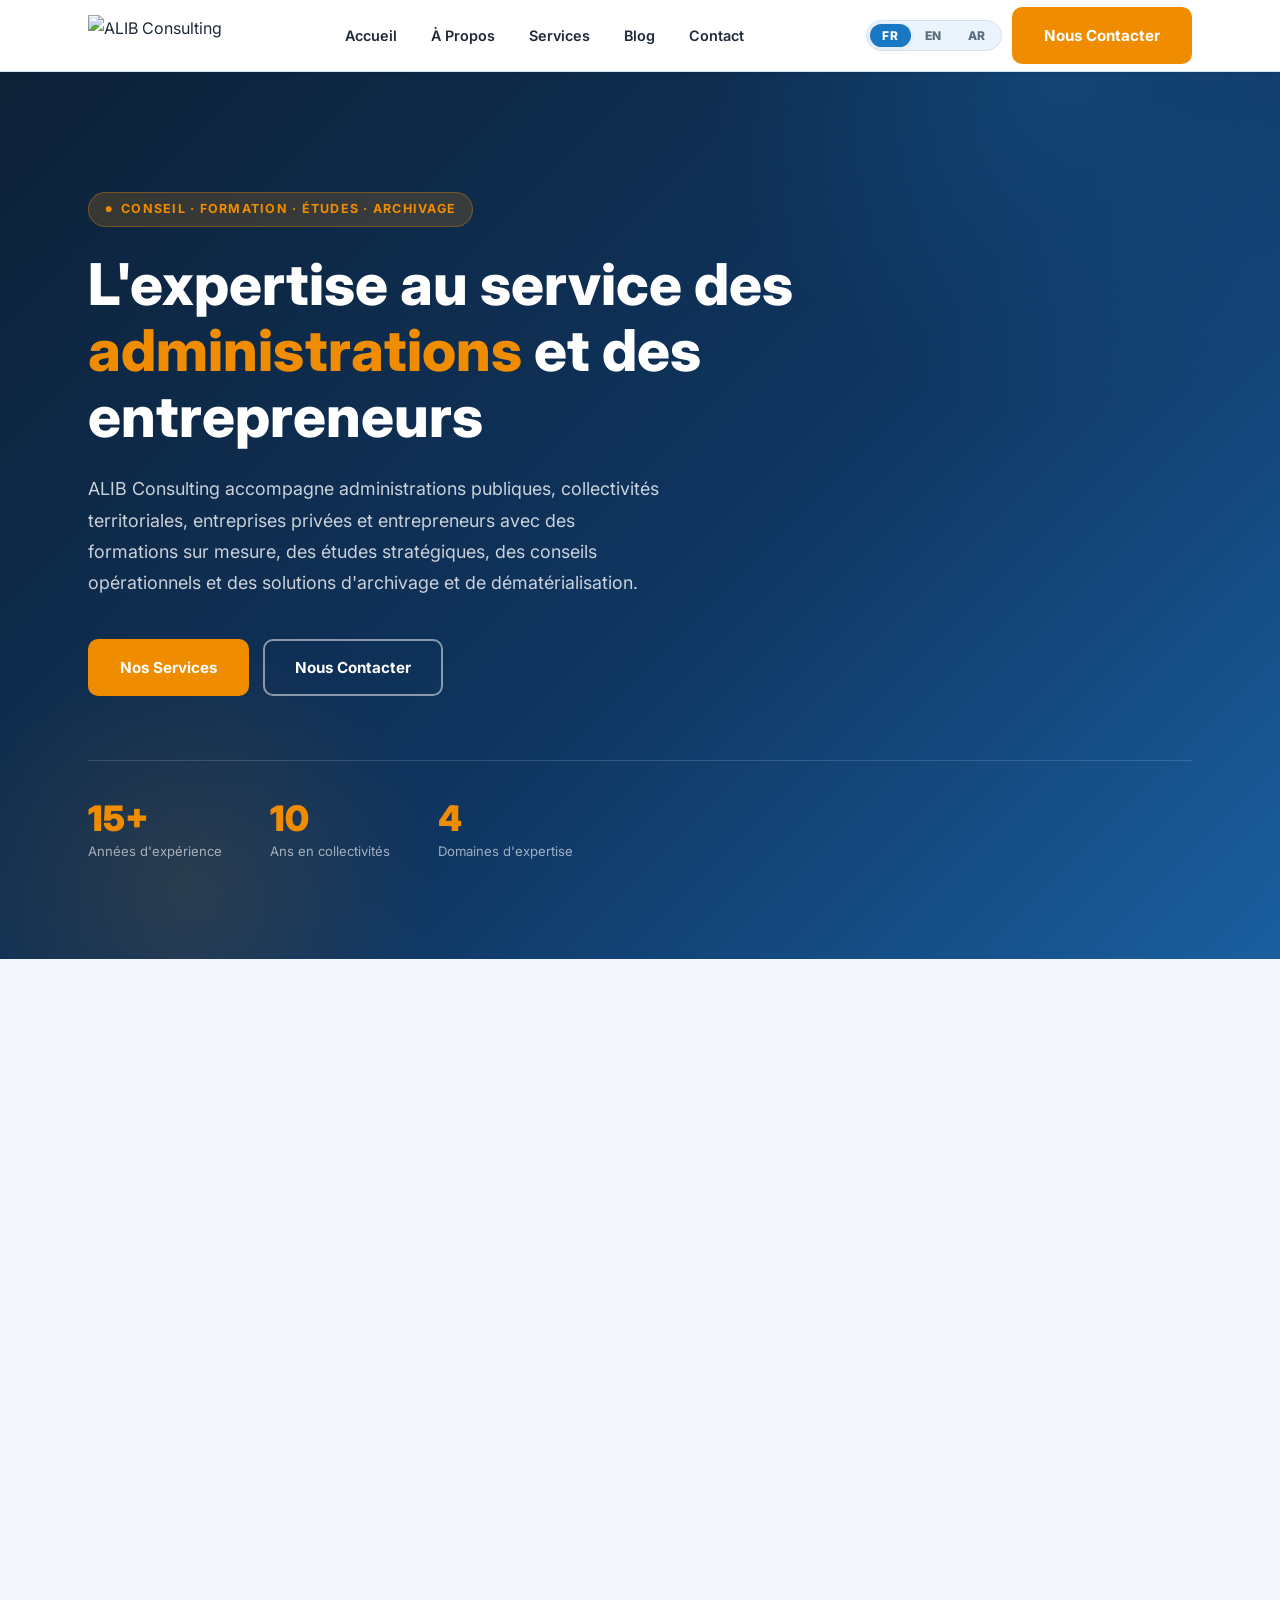
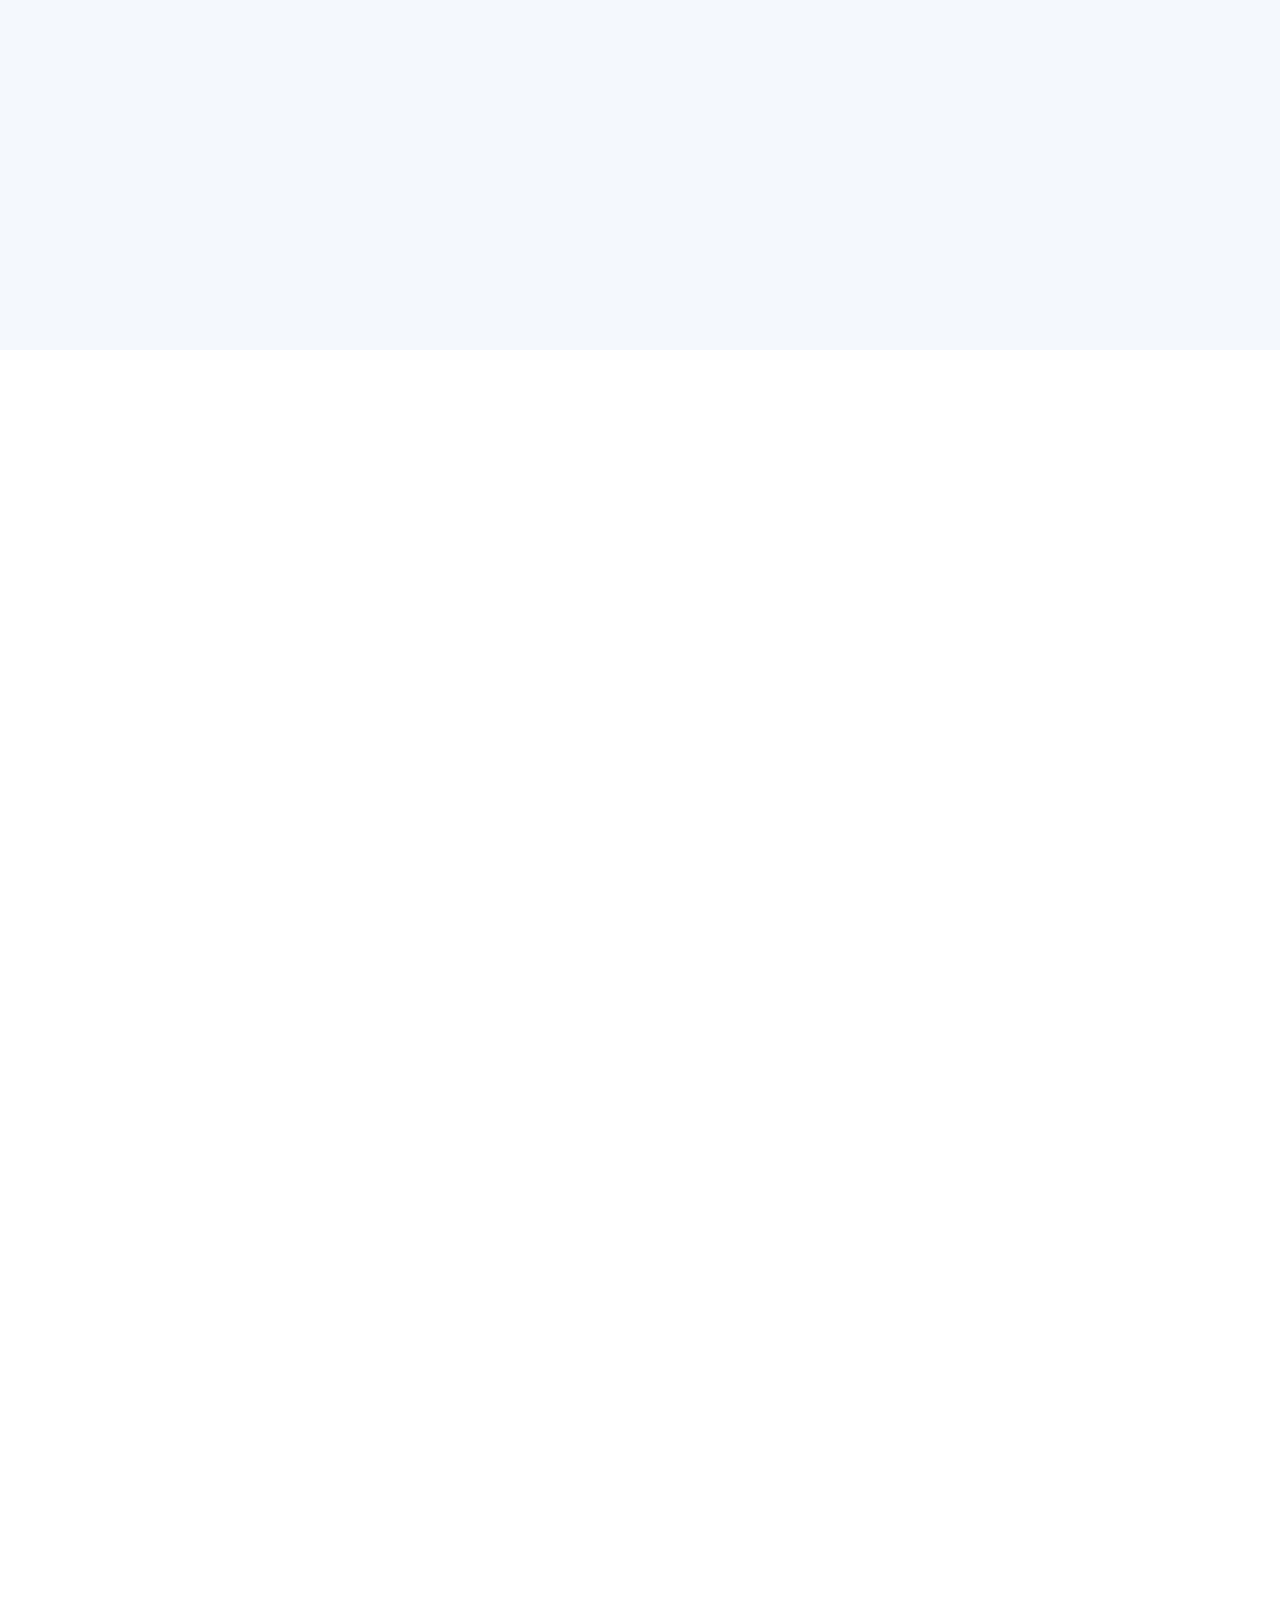
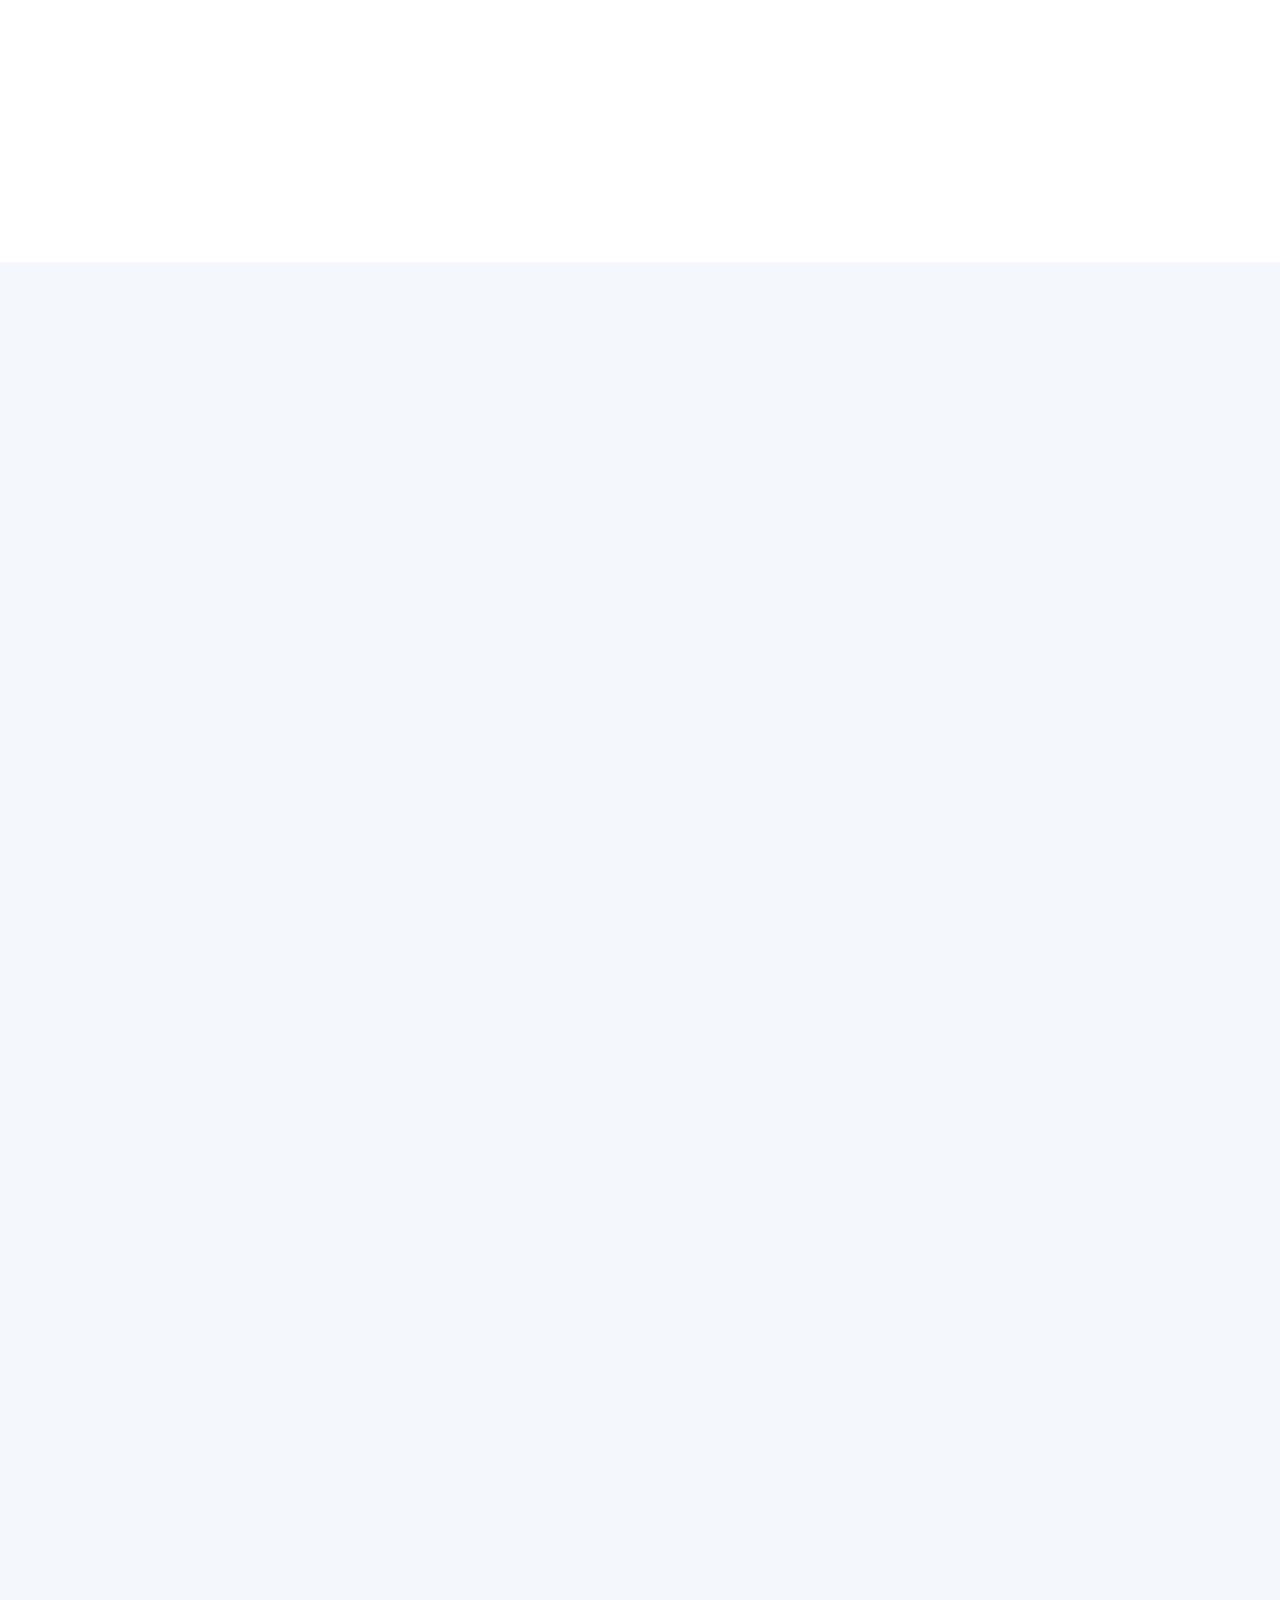
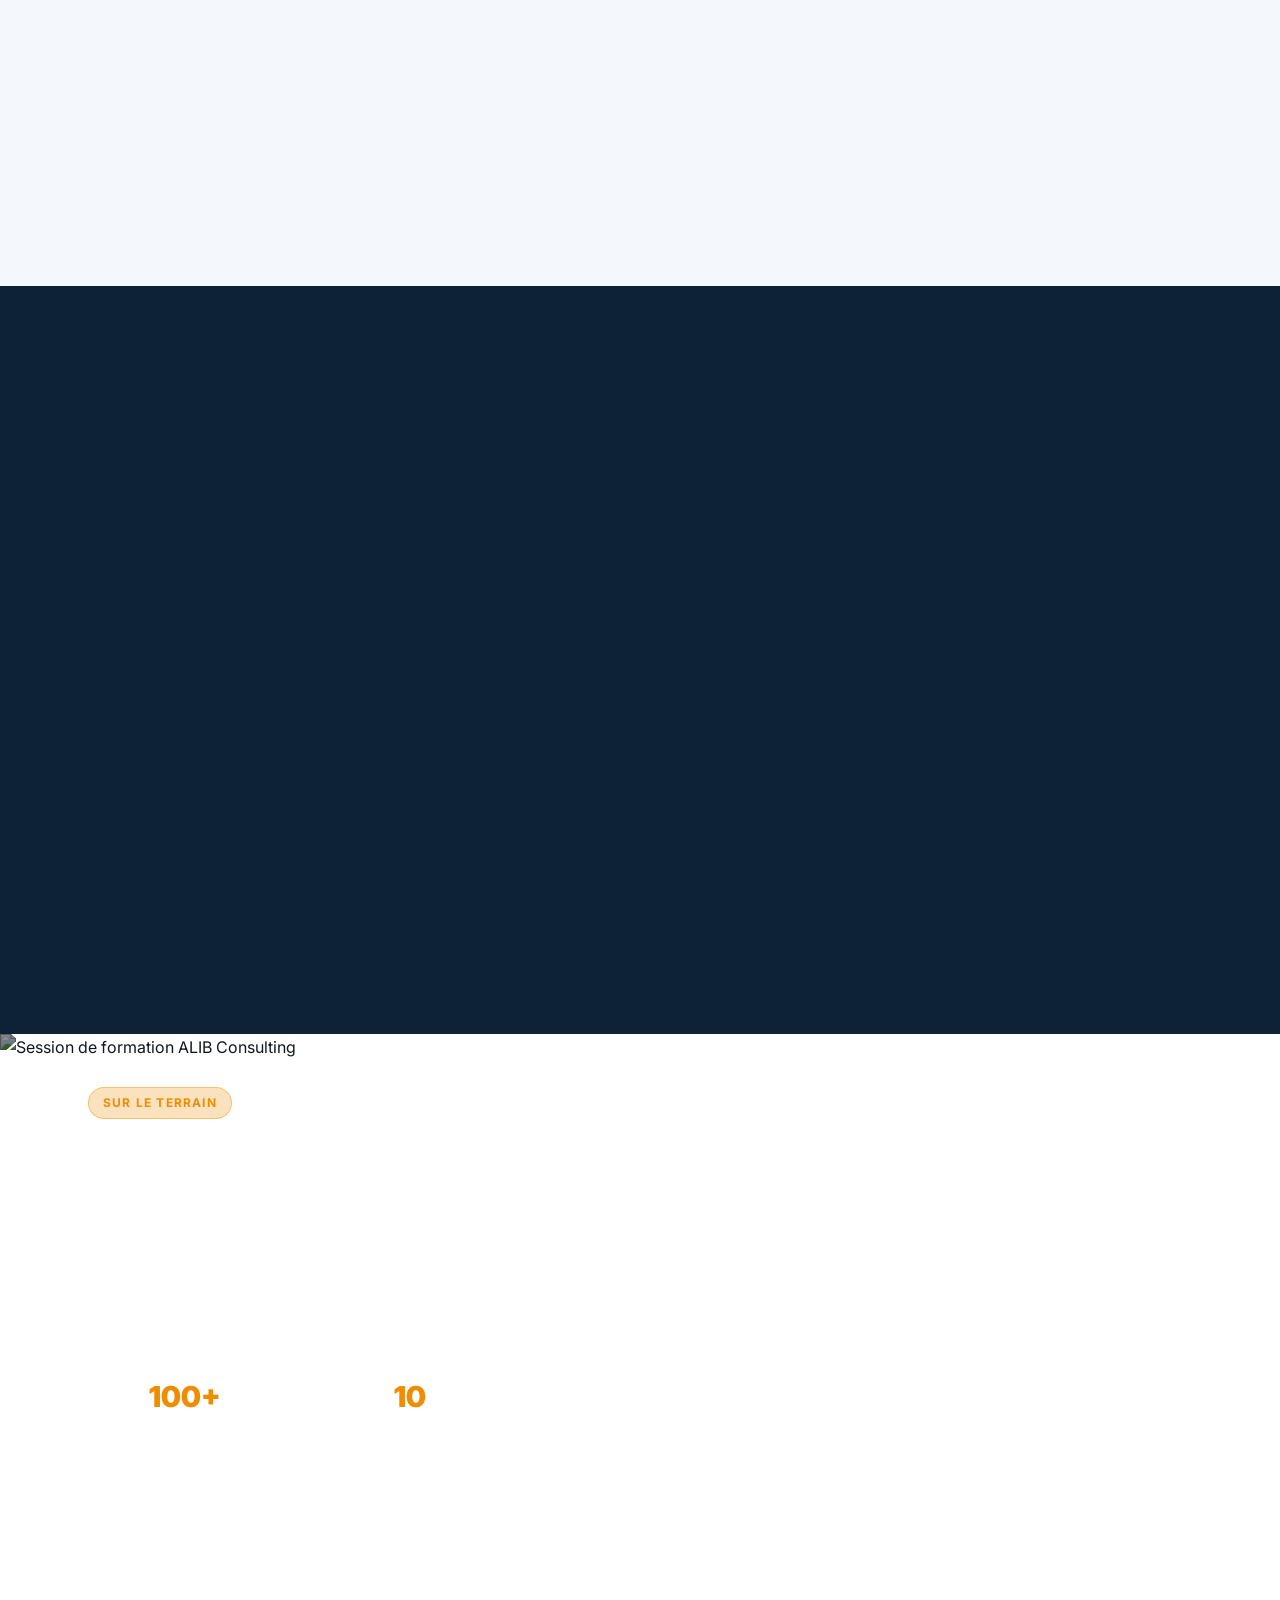
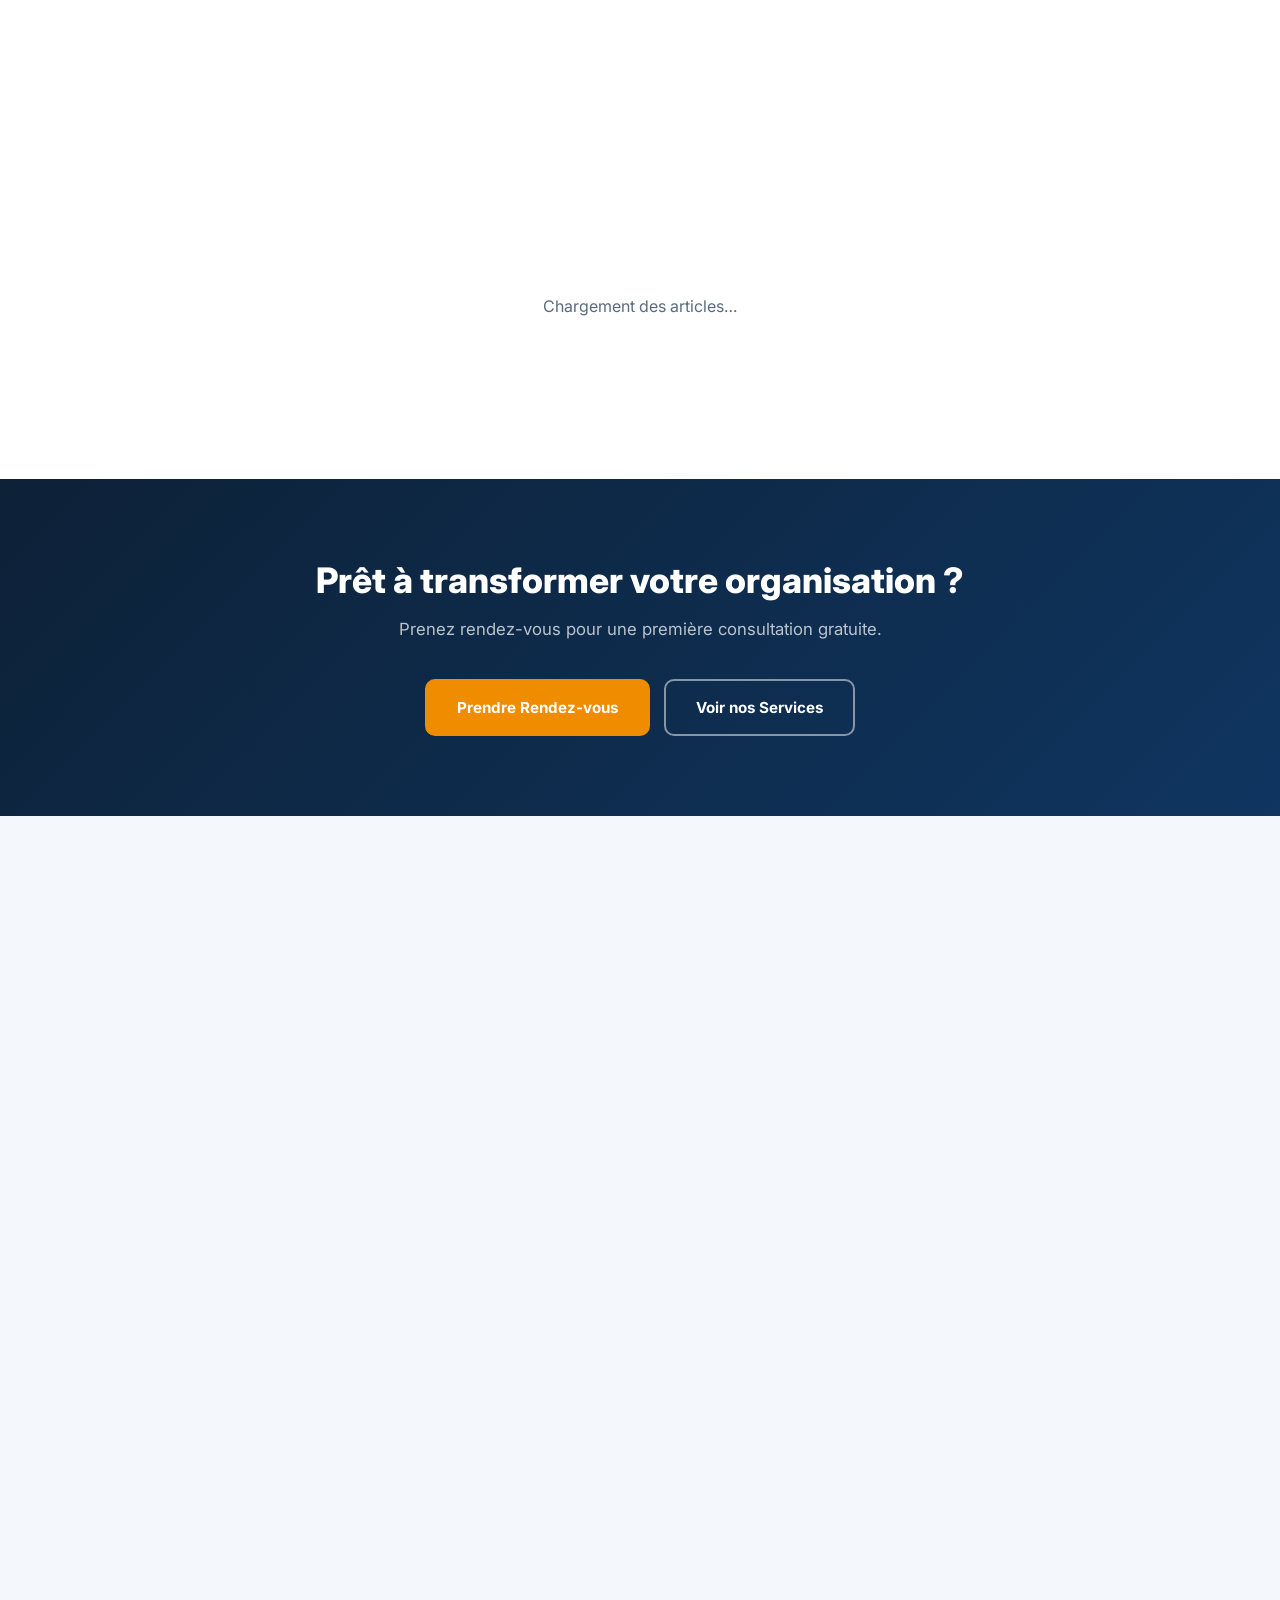
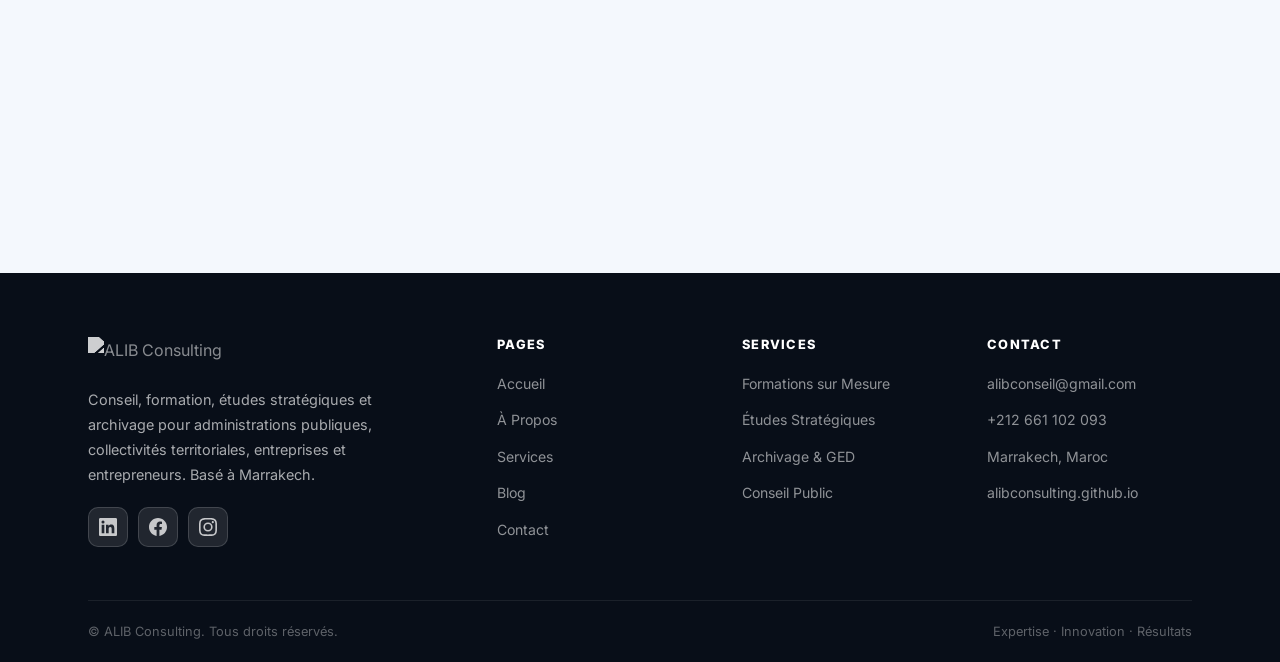
==== index.html @ 46589445 "SEO: robots.txt, sitemap, OG tags, JSON-LD" ====
<!DOCTYPE html>
<html lang="fr">
<head>
  <meta charset="UTF-8">
  <meta name="viewport" content="width=device-width, initial-scale=1.0">
  <title>ALIB Consulting — Conseil, Formation, Études & Archivage</title>
  <meta name="description" content="ALIB Consulting : formations sur mesure, études stratégiques, archivage et dématérialisation, conseil aux administrations publiques et collectivités territoriales. Marrakech, Maroc.">
  <link rel="preconnect" href="https://fonts.googleapis.com">
  <link rel="preconnect" href="https://fonts.gstatic.com" crossorigin>
  <link href="https://fonts.googleapis.com/css2?family=Inter:wght@400;500;600;700;800;900&family=Noto+Sans+Arabic:wght@400;500;600;700;800;900&display=swap" rel="stylesheet">
  <link rel="stylesheet" href="css/style.css">
  <link rel="icon" href="img/logo.png" type="image/png">

  <!-- Canonical -->
  <link rel="canonical" href="https://alibconsulting.github.io/">

  <!-- hreflang -->
  <link rel="alternate" hreflang="fr" href="https://alibconsulting.github.io/">
  <link rel="alternate" hreflang="x-default" href="https://alibconsulting.github.io/">

  <!-- Open Graph -->
  <meta property="og:type"        content="website">
  <meta property="og:url"         content="https://alibconsulting.github.io/">
  <meta property="og:title"       content="ALIB Consulting — Conseil, Formation, Études &amp; Archivage | Marrakech">
  <meta property="og:description" content="ALIB Consulting : formations sur mesure, études stratégiques, archivage et dématérialisation, conseil aux administrations publiques et collectivités territoriales. Marrakech, Maroc.">
  <meta property="og:image"       content="https://alibconsulting.github.io/img/training-session.png">
  <meta property="og:image:width" content="1200">
  <meta property="og:image:height" content="630">
  <meta property="og:image:alt"   content="Session de formation ALIB Consulting — Marrakech">
  <meta property="og:locale"      content="fr_FR">
  <meta property="og:site_name"   content="ALIB Consulting">

  <!-- Twitter Card -->
  <meta name="twitter:card"        content="summary_large_image">
  <meta name="twitter:title"       content="ALIB Consulting — Conseil, Formation, Études &amp; Archivage | Marrakech">
  <meta name="twitter:description" content="ALIB Consulting : formations sur mesure, études stratégiques, archivage et dématérialisation, conseil aux administrations publiques et collectivités territoriales. Marrakech, Maroc.">
  <meta name="twitter:image"       content="https://alibconsulting.github.io/img/training-session.png">

  <!-- JSON-LD LocalBusiness -->
  <script type="application/ld+json">
  {
    "@context": "https://schema.org",
    "@type": "ProfessionalService",
    "name": "ALIB Consulting",
    "url": "https://alibconsulting.github.io/",
    "logo": "https://alibconsulting.github.io/img/logo.png",
    "image": "https://alibconsulting.github.io/img/training-session.png",
    "description": "ALIB Consulting accompagne administrations publiques, collectivités territoriales, entreprises privées et entrepreneurs avec des formations sur mesure, des études stratégiques, des conseils opérationnels et des solutions d'archivage et de dématérialisation.",
    "telephone": "+212661102093",
    "email": "alibconseil@gmail.com",
    "priceRange": "$$",
    "address": {
      "@type": "PostalAddress",
      "addressLocality": "Marrakech",
      "postalCode": "40000",
      "addressCountry": "MA"
    },
    "geo": {
      "@type": "GeoCoordinates",
      "latitude": 31.6295,
      "longitude": -7.9811
    },
    "openingHoursSpecification": [
      {
        "@type": "OpeningHoursSpecification",
        "dayOfWeek": ["Monday","Tuesday","Wednesday","Thursday","Friday"],
        "opens": "09:00",
        "closes": "18:00"
      }
    ],
    "areaServed": [
      { "@type": "City", "name": "Marrakech" },
      { "@type": "Country", "name": "Maroc" }
    ],
    "sameAs": [
      "https://www.linkedin.com/company/alib-consulting/",
      "https://web.facebook.com/alibconsulting",
      "https://www.instagram.com/alib_consulting"
    ],
    "founder": {
      "@type": "Person",
      "name": "Ali Bezzaa",
      "jobTitle": "Fondateur & Consultant Principal"
    }
  }
  </script>
</head>
<body>

<!-- ═══════════════════════ NAV ═══════════════════════════════ -->
<nav class="site-nav" id="site-nav">
  <div class="nav-inner">
    <a href="#home" class="nav-logo">
      <img src="img/logo.png" alt="ALIB Consulting">
    </a>
    <div class="nav-links">
      <a href="#home"     data-i18n="nav.home">Accueil</a>
      <a href="#about"    data-i18n="nav.about">À Propos</a>
      <a href="#services" data-i18n="nav.services">Services</a>
      <a href="#blog"     data-i18n="nav.blog">Blog</a>
      <a href="#contact"  data-i18n="nav.contact">Contact</a>
    </div>
    <div class="nav-right">
      <div class="lang-switcher">
        <button class="lang-btn active" data-lang="fr">FR</button>
        <button class="lang-btn"        data-lang="en">EN</button>
        <button class="lang-btn"        data-lang="ar">AR</button>
      </div>
      <a href="#contact" class="btn btn-primary" data-i18n="nav.cta">Nous Contacter</a>
      <button class="hamburger" id="hamburger" aria-label="Menu">
        <span></span><span></span><span></span>
      </button>
    </div>
  </div>
</nav>

<div class="mobile-nav" id="mobile-nav">
  <a href="#home"     data-i18n="nav.home">Accueil</a>
  <a href="#about"    data-i18n="nav.about">À Propos</a>
  <a href="#services" data-i18n="nav.services">Services</a>
  <a href="#blog"     data-i18n="nav.blog">Blog</a>
  <a href="#contact"  data-i18n="nav.contact">Contact</a>
  <div class="lang-switcher">
    <button class="lang-btn active" data-lang="fr">FR</button>
    <button class="lang-btn"        data-lang="ar">AR</button>
  </div>
  <a href="#contact" class="btn btn-primary" data-i18n="nav.cta">Nous Contacter</a>
</div>

<main class="page-content">

<!-- ═══════════════════════ HERO ══════════════════════════════ -->
<section id="home">
  <div class="container">
    <div class="hero-inner">
      <div class="hero-label" data-i18n="home.hero.label">Conseil · Formation · Études · Archivage</div>
      <h1 class="hero-title" data-i18n="home.hero.title">
        L'expertise au service des <em>administrations</em> et des entrepreneurs
      </h1>
      <p class="hero-sub" data-i18n="home.hero.sub">
        ALIB Consulting accompagne administrations publiques, collectivités territoriales, entreprises privées et entrepreneurs avec des formations sur mesure, des études stratégiques, des conseils opérationnels et des solutions d'archivage et de dématérialisation.
      </p>
      <div class="btn-group hero-btns">
        <a href="#services" class="btn btn-primary"       data-i18n="home.hero.btn1">Nos Services</a>
        <a href="#contact"  class="btn btn-outline-white" data-i18n="home.hero.btn2">Nous Contacter</a>
      </div>
      <div class="hero-stats">
        <div>
          <div class="hero-stat-num" data-i18n="home.stat1.num">15+</div>
          <div class="hero-stat-label" data-i18n="home.stat1.label">Années d'expérience</div>
        </div>
        <div>
          <div class="hero-stat-num" data-i18n="home.stat2.num">10</div>
          <div class="hero-stat-label" data-i18n="home.stat2.label">Ans en collectivités</div>
        </div>
        <div>
          <div class="hero-stat-num" data-i18n="home.stat3.num">4</div>
          <div class="hero-stat-label" data-i18n="home.stat3.label">Domaines d'expertise</div>
        </div>
      </div>
    </div>
  </div>
</section>

<!-- ═══════════════════ SERVICES PREVIEW ═════════════════════ -->
<section class="section section--alt">
  <div class="container">
    <div class="section-header center reveal">
      <span class="label-chip" data-i18n="home.services.label">Nos Services</span>
      <h2 class="section-title" data-i18n="home.services.title">Une expertise pluridisciplinaire à votre service</h2>
      <p class="section-sub" data-i18n="home.services.sub">De la formation sur mesure à la dématérialisation de vos archives, en passant par les études stratégiques et le conseil public.</p>
    </div>
    <div class="grid-2">
      <div class="service-card reveal reveal-delay-1">
        <div class="service-icon">🎓</div>
        <h3 data-i18n="home.srv1.title">Formations sur Mesure</h3>
        <p data-i18n="home.srv1.desc">Programmes de formation personnalisés pour administrations publiques, secteur privé et entrepreneurs.</p>
      </div>
      <div class="service-card reveal reveal-delay-2">
        <div class="service-icon">📊</div>
        <h3 data-i18n="home.srv2.title">Études Stratégiques & Marché</h3>
        <p data-i18n="home.srv2.desc">Études de marché, analyses concurrentielles, études de faisabilité et diagnostics stratégiques.</p>
      </div>
      <div class="service-card reveal reveal-delay-3">
        <div class="service-icon">🗂️</div>
        <h3 data-i18n="home.srv3.title">Archivage & Dématérialisation</h3>
        <p data-i18n="home.srv3.desc">Organisation, numérisation et gestion électronique des archives, en phase avec la stratégie nationale 2030.</p>
      </div>
      <div class="service-card reveal reveal-delay-4">
        <div class="service-icon">🏛️</div>
        <h3 data-i18n="home.srv4.title">Conseil Administrations Publiques</h3>
        <p data-i18n="home.srv4.desc">Accompagnement des collectivités territoriales et organismes publics : gouvernance, développement et conduite du changement.</p>
      </div>
    </div>
    <div style="text-align:center;margin-top:40px;" class="reveal">
      <a href="#services" class="btn btn-blue" data-i18n="nav.services">Voir tous nos services</a>
    </div>
  </div>
</section>

<!-- ═══════════════════════ ABOUT ═════════════════════════════ -->
<section id="about" class="section">
  <div class="container">
    <div class="about-grid">

      <!-- Photo -->
      <div class="about-img-wrap reveal">
        <div class="about-photo-bg">
          <img src="img/ali.png" alt="Ali Bezzaa — ALIB Consulting">
        </div>
        <div class="about-badge">
          <div class="about-badge-num">10</div>
          <div class="about-badge-text" data-i18n="home.stat2.label">Ans en collectivités</div>
        </div>
      </div>

      <!-- Text -->
      <div class="about-text">
        <div class="reveal">
          <span class="about-tag" data-i18n="about.tag">Fondateur &amp; Consultant Principal</span>
          <h2 data-i18n="about.name">Ali Bezzaa</h2>
        </div>
        <p class="reveal reveal-delay-1" data-i18n="about.p1">
          Professeur associé à l'Université Cadi Ayyad de Marrakech et fondateur d'ALIB Consulting, Ali Bezzaa est une figure rare qui allie rigueur académique et ancrage institutionnel profond. Fort de plus de 10 ans d'expérience au sein du Ministère de l'Intérieur en tant que cadre territorial, il maîtrise les complexités du terrain des collectivités territoriales marocaines et apporte des solutions qui mixent innovation pédagogique et expertise opérationnelle.
        </p>
        <p class="reveal reveal-delay-2" data-i18n="about.p2">
          Titulaire d'un doctorat en Économie et Gestion (Université Hassan 1er), d'un Master en Management International (Université de Reutlingen, Allemagne) et d'une Licence en Administration des Affaires (Université Al Akhawayn), il enseigne aujourd'hui la stratégie d'entreprise et l'intelligence économique à l'université — une expertise qu'il met directement au service de ses clients.
        </p>
        <p class="reveal reveal-delay-3" data-i18n="about.p3">
          Fondateur d'ALIB Consulting depuis 2021, il accompagne administrations publiques, collectivités territoriales, entreprises privées et entrepreneurs dans leurs formations sur mesure, leurs études stratégiques et de marché, leurs projets d'archivage et de dématérialisation, et leurs défis de gouvernance et de développement.
        </p>
      </div>
    </div>

    <!-- Mission -->
    <div style="margin-top:80px;">
      <div class="section-header center reveal">
        <span class="label-chip" data-i18n="about.mission.label">Notre Raison d'être</span>
        <h2 class="section-title" data-i18n="about.mission.title">Notre Mission</h2>
        <p class="section-sub" data-i18n="about.mission.text">
          Mettre l'expertise académique et l'expérience institutionnelle au service de la performance des organisations publiques et privées — par la formation, le conseil, les études et la transformation numérique.
        </p>
      </div>

      <!-- Values -->
      <div class="section-header center reveal" style="margin-top:48px;margin-bottom:28px;">
        <span class="label-chip" data-i18n="about.values.label">Ce en quoi nous croyons</span>
        <h2 class="section-title" data-i18n="about.values.title">Nos Valeurs</h2>
      </div>
      <div class="grid-3">
        <div class="service-card reveal reveal-delay-1" style="text-align:center;">
          <div class="service-icon" style="margin:0 auto 20px;">🎯</div>
          <h3 data-i18n="about.v1.title">Rigueur</h3>
          <p data-i18n="about.v1.desc">Des analyses fondées sur des données probantes et des méthodologies académiques éprouvées — pour des résultats fiables et solides.</p>
        </div>
        <div class="service-card reveal reveal-delay-2" style="text-align:center;">
          <div class="service-icon" style="margin:0 auto 20px;">🔍</div>
          <h3 data-i18n="about.v2.title">Transparence</h3>
          <p data-i18n="about.v2.desc">Une communication claire et honnête à chaque étape de la mission — vous savez toujours où nous en sommes.</p>
        </div>
        <div class="service-card reveal reveal-delay-3" style="text-align:center;">
          <div class="service-icon" style="margin:0 auto 20px;">⭐</div>
          <h3 data-i18n="about.v3.title">Satisfaction</h3>
          <p data-i18n="about.v3.desc">Votre satisfaction est notre priorité absolue — chaque mission est terminée quand vous êtes pleinement satisfait.</p>
        </div>
      </div>
    </div>
  </div>
</section>

<!-- ═══════════════════════ SERVICES ══════════════════════════ -->
<section id="services" class="section section--alt">
  <div class="container">
    <div class="section-header center reveal">
      <span class="label-chip" data-i18n="services.label">Ce que nous faisons</span>
      <h2 class="section-title" data-i18n="services.title">Quatre domaines d'expertise, une seule vision</h2>
      <p class="section-sub" data-i18n="services.sub">Du conseil aux collectivités territoriales à la formation sur mesure, en passant par les études stratégiques et la dématérialisation.</p>
    </div>

    <div class="grid-2">
      <!-- Service 1 -->
      <div class="service-card reveal reveal-delay-1" style="padding:36px;">
        <div class="service-icon">🎓</div>
        <h3 data-i18n="srv1.title">Formations sur Mesure</h3>
        <p data-i18n="srv1.desc">Programmes de formation conçus et animés sur mesure pour administrations publiques, entreprises privées et entrepreneurs. Modules : management public, gestion de projet, stratégie, intelligence économique, développement territorial, finances locales et leadership.</p>
        <div style="margin-top:18px;display:flex;flex-wrap:wrap;gap:7px;">
          <span class="badge" style="background:#EBF4FD;color:#1A78C2;">Administrations</span>
          <span class="badge" style="background:#EBF4FD;color:#1A78C2;">Secteur privé</span>
          <span class="badge" style="background:#EBF4FD;color:#1A78C2;">Entrepreneurs</span>
        </div>
      </div>

      <!-- Service 2 -->
      <div class="service-card reveal reveal-delay-2" style="padding:36px;">
        <div class="service-icon">📊</div>
        <h3 data-i18n="srv2.title">Études de Marché &amp; Études Stratégiques</h3>
        <p data-i18n="srv2.desc">Études de marché approfondies, analyses de la concurrence, études de faisabilité, diagnostics stratégiques et plans de développement. Une approche alliant méthodologie académique rigoureuse et connaissance du tissu économique local et régional.</p>
        <div style="margin-top:18px;display:flex;flex-wrap:wrap;gap:7px;">
          <span class="badge" style="background:#EBF4FD;color:#1A78C2;">Études de marché</span>
          <span class="badge" style="background:#EBF4FD;color:#1A78C2;">Faisabilité</span>
          <span class="badge" style="background:#EBF4FD;color:#1A78C2;">Intelligence éco.</span>
        </div>
      </div>

      <!-- Service 3 -->
      <div class="service-card reveal reveal-delay-3" style="padding:36px;">
        <div class="service-icon">🗂️</div>
        <h3 data-i18n="srv3.title">Archivage &amp; Dématérialisation</h3>
        <p data-i18n="srv3.desc">Nouvelle prestation en phase avec la stratégie nationale de digitalisation 2030. Diagnostic et audit de vos fonds d'archives, organisation et classement physique, numérisation et mise en place d'un système de gestion électronique des documents (GED) pour administrations, collectivités et entreprises.</p>
        <div style="margin-top:18px;display:flex;flex-wrap:wrap;gap:7px;">
          <span class="badge" style="background:#FFF3E0;color:#F08C00;">Stratégie 2030</span>
          <span class="badge" style="background:#EBF4FD;color:#1A78C2;">GED</span>
          <span class="badge" style="background:#EBF4FD;color:#1A78C2;">Numérisation</span>
        </div>
      </div>

      <!-- Service 4 -->
      <div class="service-card reveal reveal-delay-4" style="padding:36px;">
        <div class="service-icon">🏛️</div>
        <h3 data-i18n="srv4.title">Conseil aux Administrations Publiques</h3>
        <p data-i18n="srv4.desc">Accompagnement stratégique des collectivités territoriales et organismes publics : élaboration de plans de développement (PCD/PDC), programmes d'action, gouvernance locale, conduite du changement et renforcement des capacités. Fort d'une expérience de 10 ans au Ministère de l'Intérieur.</p>
        <div style="margin-top:18px;display:flex;flex-wrap:wrap;gap:7px;">
          <span class="badge" style="background:#EBF4FD;color:#1A78C2;">Collectivités</span>
          <span class="badge" style="background:#EBF4FD;color:#1A78C2;">PCD / PDC</span>
          <span class="badge" style="background:#EBF4FD;color:#1A78C2;">Gouvernance</span>
        </div>
      </div>
    </div>

    <!-- Process -->
    <div style="margin-top:80px;">
      <div class="section-header center reveal">
        <span class="label-chip" data-i18n="services.process.label">Comment nous travaillons</span>
        <h2 class="section-title" data-i18n="services.process.title">Notre Processus</h2>
        <p class="section-sub" data-i18n="services.process.sub">Une démarche structurée et transparente, de la première rencontre à la livraison des résultats.</p>
      </div>
      <div class="process-grid reveal">
        <div class="process-step">
          <div class="step-num">1</div>
          <h3 data-i18n="step1.title">Diagnostic</h3>
          <p data-i18n="step1.desc">Analyse approfondie de votre situation, vos besoins et vos contraintes.</p>
        </div>
        <div class="process-step">
          <div class="step-num">2</div>
          <h3 data-i18n="step2.title">Planification</h3>
          <p data-i18n="step2.desc">Élaboration d'un plan d'action personnalisé, réaliste et mesurable.</p>
        </div>
        <div class="process-step">
          <div class="step-num">3</div>
          <h3 data-i18n="step3.title">Exécution</h3>
          <p data-i18n="step3.desc">Mise en œuvre accompagnée avec points d'étape et ajustements réguliers.</p>
        </div>
        <div class="process-step">
          <div class="step-num">4</div>
          <h3 data-i18n="step4.title">Évaluation</h3>
          <p data-i18n="step4.desc">Mesure des résultats, bilan et préconisations pour la suite.</p>
        </div>
      </div>
    </div>
  </div>
</section>

<!-- ════════════════════ WHY US (dark) ════════════════════════ -->
<section class="section section--dark">
  <div class="container">
    <div class="section-header center reveal">
      <span class="label-chip" data-i18n="home.why.label">Pourquoi nous choisir</span>
      <h2 class="section-title" data-i18n="home.why.title">Terrain, académie et innovation — réunis</h2>
      <p class="section-sub" style="margin-inline:auto;color:rgba(255,255,255,.65);" data-i18n="home.why.sub">Une combinaison rare : 10 ans dans les collectivités territoriales marocaines et une carrière académique active en stratégie et intelligence économique.</p>
    </div>
    <div class="grid-2">
      <div class="pillar-card reveal reveal-delay-1">
        <div class="pillar-icon">🏙️</div>
        <div>
          <h3 data-i18n="home.p1.title">Expertise Institutionnelle</h3>
          <p data-i18n="home.p1.desc">10 ans au Ministère de l'Intérieur comme cadre territorial — une connaissance fine des rouages administratifs et des enjeux des collectivités.</p>
        </div>
      </div>
      <div class="pillar-card reveal reveal-delay-2">
        <div class="pillar-icon">🎓</div>
        <div>
          <h3 data-i18n="home.p2.title">Rigueur Académique</h3>
          <p data-i18n="home.p2.desc">Docteur en Gestion, professeur en stratégie et intelligence économique à l'université — une méthodologie scientifique appliquée à vos défis concrets.</p>
        </div>
      </div>
      <div class="pillar-card reveal reveal-delay-3">
        <div class="pillar-icon">💡</div>
        <div>
          <h3 data-i18n="home.p3.title">Innovation Pédagogique</h3>
          <p data-i18n="home.p3.desc">Des formations qui mixent les dernières approches pédagogiques et une expérience terrain unique pour un apprentissage ancré dans la réalité.</p>
        </div>
      </div>
      <div class="pillar-card reveal reveal-delay-4">
        <div class="pillar-icon">🎯</div>
        <div>
          <h3 data-i18n="home.p4.title">Accompagnement Sur-Mesure</h3>
          <p data-i18n="home.p4.desc">Chaque mission est adaptée à votre contexte — public, privé ou entrepreneurial — pour des résultats concrets et mesurables.</p>
        </div>
      </div>
    </div>
  </div>
</section>

<!-- ════════════════════ PHOTO STRIP ══════════════════════════ -->
<div class="photo-strip">
  <img class="photo-strip__img" src="img/training-session.png" alt="Session de formation ALIB Consulting">
  <div class="photo-strip__overlay">
    <div class="photo-strip__label" data-i18n="strip.label">Sur le terrain</div>
    <h2 class="photo-strip__title" data-i18n="strip.title">Des formations qui rassemblent et transforment</h2>
    <p class="photo-strip__sub" data-i18n="strip.sub">Séances animées auprès de collectivités territoriales, administrations publiques et acteurs du développement local.</p>
    <div style="display:flex;flex-wrap:wrap;gap:12px;margin-top:28px;">
      <div class="photo-strip__stat">
        <span class="photo-strip__stat-num">100+</span>
        <span class="photo-strip__stat-text" data-i18n="strip.stat1">Participants par session</span>
      </div>
      <div class="photo-strip__stat">
        <span class="photo-strip__stat-num">10</span>
        <span class="photo-strip__stat-text" data-i18n="strip.stat2">Ans de formations terrain</span>
      </div>
    </div>
  </div>
</div>

<!-- ═══════════════════════ BLOG ══════════════════════════════ -->
<section id="blog" class="section">
  <div class="container">
    <div class="section-header center reveal">
      <span class="label-chip" data-i18n="blog.label">Insights &amp; Veille</span>
      <h2 class="section-title" data-i18n="blog.title">Articles pour décideurs et entrepreneurs</h2>
      <p class="section-sub" data-i18n="blog.sub">Analyses, bonnes pratiques et retours d'expérience sur la gestion publique, la stratégie et l'entrepreneuriat.</p>
    </div>
    <div class="blog-grid" id="blog-grid">
      <p class="blog-loading" data-i18n="blog.loading">Chargement des articles…</p>
    </div>
  </div>
</section>

<!-- ══════════════════════ CTA BANNER ════════════════════════ -->
<section class="cta-banner">
  <div class="container">
    <h2 data-i18n="home.cta.title">Prêt à transformer votre organisation ?</h2>
    <p data-i18n="home.cta.sub">Prenez rendez-vous pour une première consultation gratuite.</p>
    <div class="btn-group" style="justify-content:center;">
      <a href="#contact" class="btn btn-primary"       data-i18n="home.cta.btn1">Prendre Rendez-vous</a>
      <a href="#services" class="btn btn-outline-white" data-i18n="home.cta.btn2">Voir nos Services</a>
    </div>
  </div>
</section>

<!-- ═══════════════════════ CONTACT ═══════════════════════════ -->
<section id="contact" class="section section--alt">
  <div class="container">
    <div class="section-header center reveal">
      <span class="label-chip" data-i18n="nav.contact">Contact</span>
      <h2 class="section-title" data-i18n="contact.hero.title">Contactez-Nous</h2>
    </div>
    <div class="contact-grid">

      <div class="contact-form-card reveal">
        <h3 data-i18n="contact.form.title">Envoyez-nous un message</h3>
        <form id="contact-form" action="https://formspree.io/f/mnjryvbb" method="POST">
          <input type="hidden" name="_subject" value="Nouveau message — ALIB Consulting">
          <input type="hidden" name="_language" value="fr">
          <input type="text"   name="_gotcha"   style="display:none">
          <div class="form-group">
            <label data-i18n="contact.name">Votre nom complet</label>
            <input type="text" name="name" required data-i18n-ph="contact.name.ph" placeholder="Ex : Mohamed Alami">
          </div>
          <div class="form-group">
            <label data-i18n="contact.email">Adresse email</label>
            <input type="email" name="email" required data-i18n-ph="contact.email.ph" placeholder="votre@email.com">
          </div>
          <div class="form-group">
            <label data-i18n="contact.subject">Sujet</label>
            <input type="text" name="subject" data-i18n-ph="contact.subject.ph" placeholder="Ex : Demande de formation sur mesure">
          </div>
          <div class="form-group">
            <label data-i18n="contact.message">Votre message</label>
            <textarea name="message" required data-i18n-ph="contact.message.ph" placeholder="Décrivez votre besoin ou votre projet…"></textarea>
          </div>
          <button type="submit" class="btn btn-primary" style="width:100%;justify-content:center;" data-i18n="contact.send">
            Envoyer le message
          </button>
          <p class="form-note">
            📬 Les messages arrivent directement dans votre boîte <strong>alibconseil@gmail.com</strong>.
          </p>
        </form>
      </div>

      <div class="contact-info-card reveal reveal-delay-2">
        <h3 data-i18n="contact.info.title">Nos Coordonnées</h3>
        <div class="contact-item">
          <div class="contact-item-icon">✉️</div>
          <div class="contact-item-text">
            <div class="ci-label" data-i18n="contact.email.label">Email</div>
            <div class="ci-val" dir="ltr"><a href="mailto:alibconseil@gmail.com">alibconseil@gmail.com</a></div>
          </div>
        </div>
        <div class="contact-item">
          <div class="contact-item-icon">📱</div>
          <div class="contact-item-text">
            <div class="ci-label" data-i18n="contact.phone.label">Téléphone</div>
            <div class="ci-val" dir="ltr"><a href="tel:+212661102093">+212 661 102 093</a></div>
          </div>
        </div>
        <div class="contact-item">
          <div class="contact-item-icon">📍</div>
          <div class="contact-item-text">
            <div class="ci-label" data-i18n="contact.city.label">Localisation</div>
            <div class="ci-val">Marrakech, Maroc</div>
          </div>
        </div>
        <div class="contact-item">
          <div class="contact-item-icon">🌐</div>
          <div class="contact-item-text">
            <div class="ci-label" data-i18n="contact.web.label">Site Web</div>
            <div class="ci-val"><a href="https://alibconsulting.github.io" target="_blank">alibconsulting.github.io</a></div>
          </div>
        </div>
        <div style="margin-top:24px;padding-top:20px;border-top:1px solid rgba(255,255,255,.12);">
          <div class="ci-label" style="color:rgba(255,255,255,.5);font-size:.75rem;letter-spacing:.08em;text-transform:uppercase;margin-bottom:10px;" data-i18n="contact.hours.title">Disponibilité</div>
          <div style="color:rgba(255,255,255,.75);font-size:.92rem;line-height:1.8;" data-i18n="contact.hours.text">
            Lun – Ven : 9h00 – 18h00<br>Disponible à distance (Maroc, France, Afrique)
          </div>
        </div>
        <div class="social-links">
          <a href="https://www.linkedin.com/company/alib-consulting/" target="_blank" rel="noopener" class="social-btn linkedin" aria-label="LinkedIn">
            <svg viewBox="0 0 24 24"><path d="M20.447 20.452h-3.554v-5.569c0-1.328-.027-3.037-1.852-3.037-1.853 0-2.136 1.445-2.136 2.939v5.667H9.351V9h3.414v1.561h.046c.477-.9 1.637-1.85 3.37-1.85 3.601 0 4.267 2.37 4.267 5.455v6.286zM5.337 7.433a2.062 2.062 0 0 1-2.063-2.065 2.064 2.064 0 1 1 2.063 2.065zm1.782 13.019H3.555V9h3.564v11.452zM22.225 0H1.771C.792 0 0 .774 0 1.729v20.542C0 23.227.792 24 1.771 24h20.451C23.2 24 24 23.227 24 22.271V1.729C24 .774 23.2 0 22.222 0h.003z"/></svg>
          </a>
          <a href="https://web.facebook.com/alibconsulting" target="_blank" rel="noopener" class="social-btn facebook" aria-label="Facebook">
            <svg viewBox="0 0 24 24"><path d="M24 12.073c0-6.627-5.373-12-12-12s-12 5.373-12 12c0 5.99 4.388 10.954 10.125 11.854v-8.385H7.078v-3.47h3.047V9.43c0-3.007 1.792-4.669 4.533-4.669 1.312 0 2.686.235 2.686.235v2.953H15.83c-1.491 0-1.956.925-1.956 1.874v2.25h3.328l-.532 3.47h-2.796v8.385C19.612 23.027 24 18.062 24 12.073z"/></svg>
          </a>
          <a href="https://www.instagram.com/alib_consulting" target="_blank" rel="noopener" class="social-btn instagram" aria-label="Instagram">
            <svg viewBox="0 0 24 24"><path d="M12 2.163c3.204 0 3.584.012 4.85.07 3.252.148 4.771 1.691 4.919 4.919.058 1.265.069 1.645.069 4.849 0 3.205-.012 3.584-.069 4.849-.149 3.225-1.664 4.771-4.919 4.919-1.266.058-1.644.07-4.85.07-3.204 0-3.584-.012-4.849-.07-3.26-.149-4.771-1.699-4.919-4.92-.058-1.265-.07-1.644-.07-4.849 0-3.204.013-3.583.07-4.849.149-3.227 1.664-4.771 4.919-4.919 1.266-.057 1.645-.069 4.849-.069zM12 0C8.741 0 8.333.014 7.053.072 2.695.272.273 2.69.073 7.052.014 8.333 0 8.741 0 12c0 3.259.014 3.668.072 4.948.2 4.358 2.618 6.78 6.98 6.98C8.333 23.986 8.741 24 12 24c3.259 0 3.668-.014 4.948-.072 4.354-.2 6.782-2.618 6.979-6.98.059-1.28.073-1.689.073-4.948 0-3.259-.014-3.667-.072-4.947-.196-4.354-2.617-6.78-6.979-6.98C15.668.014 15.259 0 12 0zm0 5.838a6.162 6.162 0 1 0 0 12.324 6.162 6.162 0 0 0 0-12.324zM12 16a4 4 0 1 1 0-8 4 4 0 0 1 0 8zm6.406-11.845a1.44 1.44 0 1 0 0 2.881 1.44 1.44 0 0 0 0-2.881z"/></svg>
          </a>
        </div>
      </div>
    </div>
  </div>
</section>

</main>

<!-- ═══════════════════════ FOOTER ════════════════════════════ -->
<footer class="site-footer">
  <div class="container">
    <div class="footer-grid">
      <div>
        <img src="img/logo.png" alt="ALIB Consulting" style="height:36px;filter:brightness(0) invert(1);opacity:.8;">
        <p class="footer-desc" data-i18n="footer.desc">
          Conseil, formation, études stratégiques et archivage pour administrations publiques, collectivités territoriales, entreprises et entrepreneurs. Basé à Marrakech.
        </p>
        <div class="social-links">
          <a href="https://www.linkedin.com/company/alib-consulting/" target="_blank" rel="noopener" class="social-btn linkedin" aria-label="LinkedIn">
            <svg viewBox="0 0 24 24" xmlns="http://www.w3.org/2000/svg"><path d="M20.447 20.452h-3.554v-5.569c0-1.328-.027-3.037-1.852-3.037-1.853 0-2.136 1.445-2.136 2.939v5.667H9.351V9h3.414v1.561h.046c.477-.9 1.637-1.85 3.37-1.85 3.601 0 4.267 2.37 4.267 5.455v6.286zM5.337 7.433a2.062 2.062 0 0 1-2.063-2.065 2.064 2.064 0 1 1 2.063 2.065zm1.782 13.019H3.555V9h3.564v11.452zM22.225 0H1.771C.792 0 0 .774 0 1.729v20.542C0 23.227.792 24 1.771 24h20.451C23.2 24 24 23.227 24 22.271V1.729C24 .774 23.2 0 22.222 0h.003z"/></svg>
          </a>
          <a href="https://web.facebook.com/alibconsulting" target="_blank" rel="noopener" class="social-btn facebook" aria-label="Facebook">
            <svg viewBox="0 0 24 24" xmlns="http://www.w3.org/2000/svg"><path d="M24 12.073c0-6.627-5.373-12-12-12s-12 5.373-12 12c0 5.99 4.388 10.954 10.125 11.854v-8.385H7.078v-3.47h3.047V9.43c0-3.007 1.792-4.669 4.533-4.669 1.312 0 2.686.235 2.686.235v2.953H15.83c-1.491 0-1.956.925-1.956 1.874v2.25h3.328l-.532 3.47h-2.796v8.385C19.612 23.027 24 18.062 24 12.073z"/></svg>
          </a>
          <a href="https://www.instagram.com/alib_consulting" target="_blank" rel="noopener" class="social-btn instagram" aria-label="Instagram">
            <svg viewBox="0 0 24 24" xmlns="http://www.w3.org/2000/svg"><path d="M12 2.163c3.204 0 3.584.012 4.85.07 3.252.148 4.771 1.691 4.919 4.919.058 1.265.069 1.645.069 4.849 0 3.205-.012 3.584-.069 4.849-.149 3.225-1.664 4.771-4.919 4.919-1.266.058-1.644.07-4.85.07-3.204 0-3.584-.012-4.849-.07-3.26-.149-4.771-1.699-4.919-4.92-.058-1.265-.07-1.644-.07-4.849 0-3.204.013-3.583.07-4.849.149-3.227 1.664-4.771 4.919-4.919 1.266-.057 1.645-.069 4.849-.069zM12 0C8.741 0 8.333.014 7.053.072 2.695.272.273 2.69.073 7.052.014 8.333 0 8.741 0 12c0 3.259.014 3.668.072 4.948.2 4.358 2.618 6.78 6.98 6.98C8.333 23.986 8.741 24 12 24c3.259 0 3.668-.014 4.948-.072 4.354-.2 6.782-2.618 6.979-6.98.059-1.28.073-1.689.073-4.948 0-3.259-.014-3.667-.072-4.947-.196-4.354-2.617-6.78-6.979-6.98C15.668.014 15.259 0 12 0zm0 5.838a6.162 6.162 0 1 0 0 12.324 6.162 6.162 0 0 0 0-12.324zM12 16a4 4 0 1 1 0-8 4 4 0 0 1 0 8zm6.406-11.845a1.44 1.44 0 1 0 0 2.881 1.44 1.44 0 0 0 0-2.881z"/></svg>
          </a>
        </div>
      </div>
      <div class="footer-col">
        <h4 data-i18n="footer.pages">Pages</h4>
        <ul>
          <li><a href="#home"     data-i18n="nav.home">Accueil</a></li>
          <li><a href="#about"    data-i18n="nav.about">À Propos</a></li>
          <li><a href="#services" data-i18n="nav.services">Services</a></li>
          <li><a href="#blog"     data-i18n="nav.blog">Blog</a></li>
          <li><a href="#contact"  data-i18n="nav.contact">Contact</a></li>
        </ul>
      </div>
      <div class="footer-col">
        <h4 data-i18n="footer.services">Services</h4>
        <ul>
          <li><a href="#services" data-i18n="srv1.title">Formations sur Mesure</a></li>
          <li><a href="#services" data-i18n="srv2.title">Études Stratégiques</a></li>
          <li><a href="#services" data-i18n="srv3.title">Archivage &amp; GED</a></li>
          <li><a href="#services" data-i18n="srv4.title">Conseil Public</a></li>
        </ul>
      </div>
      <div class="footer-col">
        <h4 data-i18n="footer.contact">Contact</h4>
        <ul>
          <li dir="ltr" style="text-align:left"><a href="mailto:alibconseil@gmail.com">alibconseil@gmail.com</a></li>
          <li dir="ltr" style="text-align:left"><a href="tel:+212661102093">+212 661 102 093</a></li>
          <li><a href="#contact">Marrakech, Maroc</a></li>
          <li><a href="https://alibconsulting.github.io" target="_blank">alibconsulting.github.io</a></li>
        </ul>
      </div>
    </div>
    <div class="footer-bottom">
      <span>© <span id="footer-year"></span> ALIB Consulting. <span data-i18n="footer.rights">Tous droits réservés.</span></span>
      <span data-i18n="footer.tagline">Expertise · Innovation · Résultats</span>
    </div>
  </div>
</footer>

<script src="js/i18n.js"></script>
<script src="js/blog.js"></script>
<script src="js/main.js"></script>
<script>
  document.addEventListener('DOMContentLoaded', () => loadPosts('blog-grid'));
  document.addEventListener('click', e => {
    if (e.target.closest('.lang-btn')) setTimeout(() => loadPosts('blog-grid'), 60);
  });
</script>
</body>
</html>
---- css/style.css ----
/* ============================================================
   ALIB Consulting — style.css
   Single-page, modern, logo-faithful color scheme
   ============================================================ */

/* ── 1. Custom Properties ─────────────────────────────────── */
:root {
  /* Brand colors from logo */
  --blue:        #1A78C2;
  --blue-dark:   #0D2137;
  --blue-mid:    #1560A0;
  --blue-light:  #2E8ED6;
  --orange:      #F08C00;
  --orange-dark: #C87200;
  --orange-light:#FFA726;

  /* Neutrals */
  --white:       #FFFFFF;
  --bg-light:    #EBF4FD;
  --bg-section:  #F4F8FD;
  --text:        #1E2A3A;
  --text-muted:  #5A6B7D;
  --border:      #D0E3F2;

  /* Typography */
  --font:        'Inter', system-ui, -apple-system, sans-serif;
  --font-ar:     'Noto Sans Arabic', 'Segoe UI', Tahoma, sans-serif;

  /* Misc */
  --radius:      10px;
  --radius-lg:   18px;
  --shadow-sm:   0 1px 4px rgba(13,33,55,.08);
  --shadow:      0 6px 24px rgba(13,33,55,.10);
  --shadow-lg:   0 12px 40px rgba(13,33,55,.16);
  --transition:  all .24s ease;

  --max-w:       1160px;
  --nav-h:       72px;
}

/* ── 2. Reset ─────────────────────────────────────────────── */
*, *::before, *::after { box-sizing: border-box; margin: 0; padding: 0; }
html {
  scroll-behavior: smooth;
  scroll-padding-top: var(--nav-h);
}
body {
  font-family: var(--font);
  color: var(--text);
  background: var(--white);
  line-height: 1.65;
  -webkit-font-smoothing: antialiased;
  overflow-x: hidden;
}
img { max-width: 100%; display: block; }
a  { color: inherit; text-decoration: none; }
ul { list-style: none; }
button, input, textarea { font-family: inherit; font-size: inherit; }

/* ── 3. Layout ────────────────────────────────────────────── */
.container {
  width: 100%;
  max-width: var(--max-w);
  margin-inline: auto;
  padding-inline: 28px;
}
.section         { padding: 96px 0; }
.section--alt    { background: var(--bg-section); }
.section--dark   { background: var(--blue-dark); }
.grid-2 { display: grid; grid-template-columns: repeat(2, 1fr); gap: 32px; }
.grid-3 { display: grid; grid-template-columns: repeat(3, 1fr); gap: 28px; }

/* ── 4. Typography ────────────────────────────────────────── */
h1, h2, h3, h4 { line-height: 1.2; font-weight: 800; }
.section--dark h1,
.section--dark h2,
.section--dark h3,
.section--dark p { color: var(--white); }

.label-chip {
  display: inline-block;
  padding: 5px 14px;
  border-radius: 20px;
  background: rgba(26,120,194,.12);
  color: var(--blue);
  font-size: .75rem;
  font-weight: 700;
  letter-spacing: .1em;
  text-transform: uppercase;
  margin-bottom: 14px;
}
.section--dark .label-chip {
  background: rgba(240,140,0,.2);
  color: var(--orange);
}
.section-title {
  font-size: clamp(1.7rem, 3.2vw, 2.4rem);
  color: var(--blue-dark);
  margin-bottom: 16px;
}
.section--dark .section-title { color: var(--white); }
.section-sub {
  font-size: 1.05rem;
  color: var(--text-muted);
  max-width: 600px;
  line-height: 1.7;
}
.section-header { margin-bottom: 56px; }
.section-header.center { text-align: center; }
.section-header.center .section-sub { margin-inline: auto; }

/* ── 5. Buttons ───────────────────────────────────────────── */
.btn {
  display: inline-flex;
  align-items: center;
  gap: 8px;
  padding: 14px 30px;
  border-radius: var(--radius);
  font-weight: 700;
  font-size: .95rem;
  cursor: pointer;
  border: 2px solid transparent;
  transition: var(--transition);
  white-space: nowrap;
  text-decoration: none;
}
.btn-primary {
  background: var(--orange);
  color: var(--white);
  border-color: var(--orange);
}
.btn-primary:hover {
  background: var(--orange-dark);
  border-color: var(--orange-dark);
  transform: translateY(-2px);
  box-shadow: 0 8px 24px rgba(240,140,0,.32);
}
.btn-outline-white {
  background: transparent;
  color: var(--white);
  border-color: rgba(255,255,255,.5);
}
.btn-outline-white:hover {
  background: rgba(255,255,255,.12);
  border-color: var(--white);
}
.btn-blue {
  background: var(--blue);
  color: var(--white);
  border-color: var(--blue);
}
.btn-blue:hover {
  background: var(--blue-mid);
  transform: translateY(-2px);
  box-shadow: 0 8px 24px rgba(26,120,194,.3);
}
.btn-group { display: flex; gap: 14px; flex-wrap: wrap; }

/* ── 6. Navigation ────────────────────────────────────────── */
.site-nav {
  position: fixed;
  top: 0; left: 0; right: 0;
  height: var(--nav-h);
  z-index: 1000;
  background: rgba(255,255,255,.96);
  backdrop-filter: blur(12px);
  -webkit-backdrop-filter: blur(12px);
  border-bottom: 1px solid var(--border);
  box-shadow: var(--shadow-sm);
  transition: var(--transition);
}
.site-nav.scrolled {
  box-shadow: var(--shadow);
}
.nav-inner {
  display: flex;
  align-items: center;
  justify-content: space-between;
  height: 100%;
  max-width: var(--max-w);
  margin-inline: auto;
  padding-inline: 28px;
}
.nav-logo { display: block; }
.nav-logo img { height: 42px; width: auto; }
.nav-links {
  display: flex;
  align-items: center;
  gap: 2px;
}
.nav-links a {
  padding: 8px 16px;
  border-radius: var(--radius);
  font-weight: 600;
  font-size: .9rem;
  color: var(--text);
  transition: var(--transition);
  position: relative;
}
.nav-links a::after {
  content: '';
  position: absolute;
  bottom: 4px; left: 50%; right: 50%;
  height: 2px;
  background: var(--orange);
  border-radius: 2px;
  transition: var(--transition);
}
.nav-links a:hover         { color: var(--blue); }
.nav-links a.active        { color: var(--blue); }
.nav-links a.active::after { left: 16%; right: 16%; }
.nav-right {
  display: flex;
  align-items: center;
  gap: 10px;
}

/* Language switcher */
.lang-switcher {
  display: flex;
  align-items: center;
  gap: 2px;
  background: var(--bg-light);
  border: 1px solid var(--border);
  border-radius: 20px;
  padding: 3px;
}
.lang-btn {
  padding: 4px 12px;
  border: none;
  border-radius: 16px;
  font-size: .75rem;
  font-weight: 800;
  cursor: pointer;
  background: transparent;
  color: var(--text-muted);
  transition: var(--transition);
  letter-spacing: .05em;
}
.lang-btn.active {
  background: var(--blue);
  color: var(--white);
  box-shadow: var(--shadow-sm);
}

/* Hamburger */
.hamburger {
  display: none;
  flex-direction: column;
  gap: 5px;
  cursor: pointer;
  padding: 6px;
  border: none;
  background: none;
}
.hamburger span {
  display: block;
  width: 22px; height: 2px;
  background: var(--blue-dark);
  border-radius: 2px;
  transition: var(--transition);
}
.hamburger.open span:nth-child(1) { transform: rotate(45deg) translate(5px,5px); }
.hamburger.open span:nth-child(2) { opacity: 0; }
.hamburger.open span:nth-child(3) { transform: rotate(-45deg) translate(5px,-5px); }

/* Mobile drawer */
.mobile-nav {
  display: none;
  position: fixed;
  top: var(--nav-h); left: 0; right: 0;
  background: var(--white);
  border-bottom: 1px solid var(--border);
  padding: 16px 28px 24px;
  z-index: 999;
  box-shadow: var(--shadow);
}
.mobile-nav.open  { display: block; }
.mobile-nav a {
  display: block;
  padding: 12px 0;
  font-weight: 600;
  font-size: .95rem;
  color: var(--text);
  border-bottom: 1px solid var(--border);
  transition: var(--transition);
}
.mobile-nav a:last-of-type { border-bottom: none; }
.mobile-nav a.active, .mobile-nav a:hover { color: var(--blue); }
.mobile-nav .lang-switcher { margin-top: 16px; }
.mobile-nav .btn { margin-top: 16px; width: 100%; justify-content: center; }

/* Page content below fixed nav */
.page-content { padding-top: var(--nav-h); }

/* ── 7. HERO ──────────────────────────────────────────────── */
#home {
  background: linear-gradient(135deg, var(--blue-dark) 0%, #0F3560 55%, #1A5FA0 100%);
  padding: 120px 0 96px;
  position: relative;
  overflow: hidden;
}
#home::before {
  content: '';
  position: absolute;
  top: -40%;  right: -10%;
  width: 700px; height: 700px;
  border-radius: 50%;
  background: radial-gradient(circle, rgba(26,120,194,.25) 0%, transparent 70%);
  pointer-events: none;
}
#home::after {
  content: '';
  position: absolute;
  bottom: -20%; left: -5%;
  width: 500px; height: 500px;
  border-radius: 50%;
  background: radial-gradient(circle, rgba(240,140,0,.12) 0%, transparent 70%);
  pointer-events: none;
}
.hero-inner { position: relative; z-index: 1; }
.hero-label {
  display: inline-flex;
  align-items: center;
  gap: 8px;
  background: rgba(240,140,0,.18);
  color: var(--orange);
  border: 1px solid rgba(240,140,0,.35);
  padding: 6px 16px;
  border-radius: 24px;
  font-size: .78rem;
  font-weight: 700;
  letter-spacing: .1em;
  text-transform: uppercase;
  margin-bottom: 24px;
}
.hero-label::before { content: '●'; font-size: .5rem; }
.hero-title {
  font-size: clamp(2.2rem, 5.5vw, 3.6rem);
  color: var(--white);
  max-width: 720px;
  margin-bottom: 24px;
  line-height: 1.15;
  font-weight: 800;
}
.hero-title em { font-style: normal; color: var(--orange); }
.hero-sub {
  font-size: 1.12rem;
  color: rgba(255,255,255,.78);
  max-width: 580px;
  line-height: 1.75;
  margin-bottom: 40px;
}
.hero-stats {
  display: flex;
  gap: 48px;
  margin-top: 64px;
  padding-top: 40px;
  border-top: 1px solid rgba(255,255,255,.14);
}
.hero-stat-num {
  font-size: 2.2rem;
  font-weight: 900;
  color: var(--orange);
  line-height: 1;
}
.hero-stat-label {
  font-size: .82rem;
  color: rgba(255,255,255,.6);
  margin-top: 5px;
}

/* ── 8. SERVICES CARDS ────────────────────────────────────── */
.service-card {
  background: var(--white);
  border: 1px solid var(--border);
  border-radius: var(--radius-lg);
  padding: 32px 28px;
  transition: var(--transition);
  position: relative;
  overflow: hidden;
}
.service-card::before {
  content: '';
  position: absolute;
  top: 0; left: 0; right: 0;
  height: 3px;
  background: linear-gradient(90deg, var(--blue), var(--blue-light));
  transform: scaleX(0);
  transition: var(--transition);
}
.service-card:hover { box-shadow: var(--shadow-lg); transform: translateY(-5px); }
.service-card:hover::before { transform: scaleX(1); }
.service-icon {
  width: 60px; height: 60px;
  border-radius: 14px;
  background: var(--bg-light);
  display: flex;
  align-items: center;
  justify-content: center;
  font-size: 1.7rem;
  margin-bottom: 20px;
  transition: var(--transition);
}
.service-card:hover .service-icon { background: var(--blue); }
.service-card h3 { font-size: 1.1rem; color: var(--blue-dark); margin-bottom: 10px; }
.service-card p  { font-size: .92rem; color: var(--text-muted); line-height: 1.65; }

/* ── 9. ABOUT ─────────────────────────────────────────────── */
.about-grid {
  display: grid;
  grid-template-columns: 1fr 1.5fr;
  gap: 72px;
  align-items: center;
}
.about-img-wrap { position: relative; }
.about-photo-bg {
  border-radius: var(--radius-lg);
  overflow: hidden;
  background: linear-gradient(160deg, var(--blue-dark) 0%, var(--blue-mid) 100%);
  aspect-ratio: 4/5;
  display: flex;
  align-items: center;
  justify-content: center;
  font-size: 6rem;
  box-shadow: var(--shadow-lg);
}
.about-photo-bg img {
  width: 100%;
  height: 100%;
  object-fit: cover;
  border-radius: var(--radius-lg);
}
.about-badge {
  position: absolute;
  bottom: -18px; right: -18px;
  background: var(--orange);
  color: var(--white);
  padding: 16px 22px;
  border-radius: var(--radius-lg);
  box-shadow: var(--shadow);
  text-align: center;
  font-weight: 800;
}
.about-badge-num  { font-size: 1.6rem; line-height: 1; }
.about-badge-text { font-size: .72rem; opacity: .9; margin-top: 2px; }
.about-tag {
  display: inline-flex;
  align-items: center;
  gap: 8px;
  background: var(--bg-light);
  color: var(--blue);
  border-radius: 20px;
  padding: 6px 14px;
  font-size: .82rem;
  font-weight: 700;
  margin-bottom: 14px;
}
.about-text h2 { font-size: clamp(1.5rem, 2.8vw, 2rem); color: var(--blue-dark); margin-bottom: 20px; }
.about-text p  { color: var(--text-muted); margin-bottom: 16px; line-height: 1.8; font-size: .97rem; }
.credentials {
  display: flex;
  flex-wrap: wrap;
  gap: 10px;
  margin-top: 28px;
}
.cred-badge {
  display: flex;
  align-items: center;
  gap: 7px;
  padding: 8px 14px;
  background: var(--bg-light);
  border: 1px solid var(--border);
  border-radius: var(--radius);
  font-size: .83rem;
  font-weight: 700;
  color: var(--blue-dark);
}

/* ── 10. WHY US / PILLARS ─────────────────────────────────── */
.pillar-card {
  display: flex;
  gap: 20px;
  align-items: flex-start;
  padding: 28px;
  background: rgba(255,255,255,.06);
  border: 1px solid rgba(255,255,255,.12);
  border-radius: var(--radius-lg);
  transition: var(--transition);
}
.pillar-card:hover { background: rgba(255,255,255,.1); }
.pillar-icon {
  width: 52px; height: 52px;
  border-radius: 12px;
  background: rgba(26,120,194,.3);
  display: flex;
  align-items: center;
  justify-content: center;
  font-size: 1.4rem;
  flex-shrink: 0;
}
.pillar-card h3 { font-size: 1rem; color: var(--white); margin-bottom: 6px; }
.pillar-card p  { font-size: .9rem; color: rgba(255,255,255,.65); line-height: 1.6; }

/* ── 11. PROCESS ──────────────────────────────────────────── */
.process-grid {
  display: grid;
  grid-template-columns: repeat(4, 1fr);
  gap: 0;
  position: relative;
}
.process-grid::before {
  content: '';
  position: absolute;
  top: 34px; left: 12%; right: 12%;
  height: 2px;
  background: linear-gradient(90deg, var(--blue), var(--orange));
  z-index: 0;
}
.process-step {
  text-align: center;
  position: relative;
  z-index: 1;
  padding: 0 16px;
}
.step-num {
  width: 68px; height: 68px;
  border-radius: 50%;
  background: var(--blue-dark);
  color: var(--white);
  font-size: 1.3rem;
  font-weight: 900;
  display: flex;
  align-items: center;
  justify-content: center;
  margin: 0 auto 20px;
  border: 3px solid var(--blue);
  box-shadow: 0 0 0 6px var(--bg-section);
}
.process-step h3 { font-size: 1rem; color: var(--blue-dark); margin-bottom: 8px; }
.process-step p  { font-size: .87rem; color: var(--text-muted); }

/* ── 12. BLOG ─────────────────────────────────────────────── */
.blog-grid { display: grid; grid-template-columns: repeat(3, 1fr); gap: 28px; }

.blog-card {
  background: var(--white);
  border-radius: var(--radius-lg);
  border: 1px solid var(--border);
  overflow: hidden;
  transition: var(--transition);
  display: flex;
  flex-direction: column;
}
.blog-card:hover {
  box-shadow: var(--shadow-lg);
  transform: translateY(-5px);
  border-color: var(--blue);
}
.blog-card__img-placeholder {
  width: 100%;
  height: 185px;
  background: linear-gradient(135deg, var(--blue-dark) 0%, var(--blue-mid) 100%);
  display: flex;
  align-items: center;
  justify-content: center;
  font-size: 2.5rem;
}
.blog-card__img {
  width: 100%; height: 185px;
  object-fit: cover;
}
.blog-card__body {
  padding: 22px;
  flex: 1;
  display: flex;
  flex-direction: column;
}
.blog-card__meta {
  display: flex;
  align-items: center;
  gap: 10px;
  margin-bottom: 12px;
}
.badge {
  display: inline-block;
  padding: 3px 10px;
  border-radius: 20px;
  font-size: .7rem;
  font-weight: 800;
  letter-spacing: .05em;
  text-transform: uppercase;
  background: var(--bg-light);
  color: var(--blue);
}
.blog-date {
  font-size: .8rem;
  color: var(--text-muted);
}
.blog-card__title {
  font-size: 1rem;
  color: var(--blue-dark);
  margin-bottom: 10px;
  line-height: 1.45;
  font-weight: 700;
}
.blog-card__excerpt {
  color: var(--text-muted);
  font-size: .88rem;
  line-height: 1.65;
  flex: 1;
}
.blog-card__link {
  display: inline-flex;
  align-items: center;
  gap: 6px;
  margin-top: 16px;
  font-weight: 700;
  font-size: .86rem;
  color: var(--orange);
  transition: var(--transition);
}
.blog-card__link:hover { gap: 10px; color: var(--orange-dark); }
.blog-loading, .blog-error {
  grid-column: 1/-1;
  text-align: center;
  padding: 64px 24px;
  color: var(--text-muted);
}
.blog-error code {
  display: block;
  margin-top: 12px;
  background: var(--bg-light);
  padding: 12px 20px;
  border-radius: var(--radius);
  font-size: .85rem;
  color: var(--blue);
}

/* ── 13. CONTACT ──────────────────────────────────────────── */
.contact-grid {
  display: grid;
  grid-template-columns: 1.3fr 1fr;
  gap: 60px;
  align-items: start;
}
.contact-form-card {
  background: var(--white);
  border-radius: var(--radius-lg);
  padding: 40px;
  box-shadow: var(--shadow);
}
.contact-form-card h3 {
  font-size: 1.3rem;
  color: var(--blue-dark);
  margin-bottom: 28px;
}
.form-group { margin-bottom: 18px; }
.form-group label {
  display: block;
  font-size: .85rem;
  font-weight: 700;
  color: var(--blue-dark);
  margin-bottom: 6px;
}
.form-group input,
.form-group textarea {
  width: 100%;
  padding: 12px 16px;
  border: 1.5px solid var(--border);
  border-radius: var(--radius);
  font-size: .95rem;
  color: var(--text);
  background: var(--white);
  transition: var(--transition);
  outline: none;
}
.form-group input:focus,
.form-group textarea:focus {
  border-color: var(--blue);
  box-shadow: 0 0 0 3px rgba(26,120,194,.12);
}
.form-group textarea { resize: vertical; min-height: 130px; }
.form-note {
  font-size: .8rem;
  color: var(--text-muted);
  margin-top: 10px;
  padding: 12px 16px;
  background: var(--bg-light);
  border-radius: var(--radius);
  border-left: 3px solid var(--orange);
}
.contact-info-card {
  background: var(--blue-dark);
  border-radius: var(--radius-lg);
  padding: 40px;
  color: rgba(255,255,255,.8);
}
.contact-info-card h3 { color: var(--white); font-size: 1.2rem; margin-bottom: 28px; }
.contact-item {
  display: flex;
  gap: 16px;
  margin-bottom: 22px;
  align-items: flex-start;
}
.contact-item-icon {
  width: 44px; height: 44px;
  border-radius: 10px;
  background: rgba(26,120,194,.35);
  display: flex;
  align-items: center;
  justify-content: center;
  font-size: 1.2rem;
  flex-shrink: 0;
}
.contact-item-text .ci-label {
  font-size: .72rem;
  font-weight: 700;
  text-transform: uppercase;
  letter-spacing: .08em;
  color: rgba(255,255,255,.5);
}
.contact-item-text .ci-val {
  font-weight: 600;
  color: var(--white);
  font-size: .95rem;
  margin-top: 3px;
}
.contact-item-text a { color: var(--white); }
.contact-item-text a:hover { color: var(--orange); }

/* ── 14. CTA BANNER ───────────────────────────────────────── */
.cta-banner {
  background: linear-gradient(135deg, var(--blue-dark) 0%, #0F3560 100%);
  padding: 80px 0;
  text-align: center;
}
.cta-banner h2 { font-size: clamp(1.6rem, 3vw, 2.2rem); color: var(--white); margin-bottom: 14px; }
.cta-banner p  { color: rgba(255,255,255,.72); margin-bottom: 36px; font-size: 1.05rem; }

/* ── 15. FOOTER ───────────────────────────────────────────── */
.site-footer {
  background: #080E18;
  color: rgba(255,255,255,.65);
  padding: 64px 0 0;
}
.footer-grid {
  display: grid;
  grid-template-columns: 1.8fr 1fr 1fr 1fr;
  gap: 40px;
  padding-bottom: 48px;
  border-bottom: 1px solid rgba(255,255,255,.08);
}
.footer-desc { font-size: .9rem; line-height: 1.75; margin-top: 14px; max-width: 290px; }
.footer-col h4 {
  color: var(--white);
  font-size: .8rem;
  font-weight: 800;
  letter-spacing: .1em;
  text-transform: uppercase;
  margin-bottom: 18px;
}
.footer-col ul li { margin-bottom: 10px; }
.footer-col ul a {
  font-size: .88rem;
  color: rgba(255,255,255,.55);
  transition: var(--transition);
}
.footer-col ul a:hover { color: var(--orange); }
.footer-bottom {
  padding: 20px 0;
  display: flex;
  align-items: center;
  justify-content: space-between;
  font-size: .8rem;
  color: rgba(255,255,255,.35);
}

/* ── 16. Photo Impact Strip ───────────────────────────────── */
.photo-strip {
  position: relative;
  height: 480px;
  overflow: hidden;
  display: flex;
  align-items: center;
}
.photo-strip__img {
  position: absolute;
  inset: 0;
  width: 100%;
  height: 100%;
  object-fit: cover;
  object-position: center 30%;
  filter: brightness(.55);
  transition: transform 6s ease;
}
.photo-strip:hover .photo-strip__img { transform: scale(1.04); }
.photo-strip__overlay {
  position: relative;
  z-index: 1;
  width: 100%;
  max-width: var(--max-w);
  margin-inline: auto;
  padding-inline: 28px;
  color: var(--white);
}
.photo-strip__label {
  display: inline-block;
  background: rgba(240,140,0,.25);
  color: var(--orange);
  border: 1px solid rgba(240,140,0,.4);
  padding: 5px 14px;
  border-radius: 20px;
  font-size: .75rem;
  font-weight: 700;
  letter-spacing: .1em;
  text-transform: uppercase;
  margin-bottom: 16px;
}
.photo-strip__title {
  font-size: clamp(1.6rem, 3.5vw, 2.6rem);
  font-weight: 800;
  color: var(--white);
  line-height: 1.2;
  max-width: 640px;
  margin-bottom: 12px;
}
.photo-strip__sub {
  font-size: 1rem;
  color: rgba(255,255,255,.78);
  max-width: 520px;
}
.photo-strip__stat {
  display: inline-flex;
  flex-direction: column;
  align-items: center;
  background: rgba(255,255,255,.12);
  border: 1px solid rgba(255,255,255,.2);
  backdrop-filter: blur(6px);
  border-radius: var(--radius-lg);
  padding: 16px 24px;
  margin-top: 28px;
  margin-right: 16px;
}
.photo-strip__stat-num  { font-size: 1.8rem; font-weight: 900; color: var(--orange); }
.photo-strip__stat-text { font-size: .78rem; color: rgba(255,255,255,.7); margin-top: 3px; }

[dir="rtl"] .photo-strip__overlay { text-align: right; }
[dir="rtl"] .photo-strip__stat    { margin-right: 0; margin-left: 16px; }

@media (max-width: 768px) {
  .photo-strip { height: 360px; }
  .photo-strip__stat { padding: 12px 18px; }
}

/* ── 17. Scroll reveal ────────────────────────────────────── */
.reveal {
  opacity: 0;
  transform: translateY(28px);
  transition: opacity .6s ease, transform .6s ease;
}
.reveal.visible {
  opacity: 1;
  transform: translateY(0);
}
.reveal-delay-1 { transition-delay: .1s; }
.reveal-delay-2 { transition-delay: .2s; }
.reveal-delay-3 { transition-delay: .3s; }
.reveal-delay-4 { transition-delay: .4s; }
.reveal-delay-5 { transition-delay: .5s; }

/* ── 17. Social Icons ─────────────────────────────────────── */
.social-links {
  display: flex;
  gap: 10px;
  margin-top: 20px;
  flex-wrap: wrap;
}
.social-btn {
  display: flex;
  align-items: center;
  justify-content: center;
  width: 40px;
  height: 40px;
  border-radius: 10px;
  background: rgba(255,255,255,.1);
  border: 1px solid rgba(255,255,255,.15);
  transition: var(--transition);
  color: rgba(255,255,255,.75);
  flex-shrink: 0;
}
.social-btn svg { width: 18px; height: 18px; fill: currentColor; }
.social-btn:hover { transform: translateY(-3px); }
.social-btn.linkedin:hover  { background: #0A66C2; border-color: #0A66C2; color: #fff; }
.social-btn.facebook:hover  { background: #1877F2; border-color: #1877F2; color: #fff; }
.social-btn.instagram:hover {
  background: radial-gradient(circle at 30% 110%, #f09433 0%, #e6683c 25%, #dc2743 50%, #cc2366 75%, #bc1888 100%);
  border-color: #dc2743; color: #fff;
}
/* Contact card variant (dark bg already) */
.contact-info-card .social-links { margin-top: 24px; padding-top: 20px; border-top: 1px solid rgba(255,255,255,.12); }
.contact-info-card .social-btn   { background: rgba(26,120,194,.25); border-color: rgba(26,120,194,.3); }

[dir="rtl"] .social-links { flex-direction: row-reverse; }

/* ── 18. RTL (Arabic) ─────────────────────────────────────── */
[dir="rtl"] {
  font-family: var(--font-ar);
}
[dir="rtl"] .nav-inner        { flex-direction: row-reverse; }
[dir="rtl"] .nav-links        { flex-direction: row-reverse; }
[dir="rtl"] .nav-right        { flex-direction: row-reverse; }
[dir="rtl"] .hero-btns        { flex-direction: row-reverse; }
[dir="rtl"] .hero-stats       { flex-direction: row-reverse; }
[dir="rtl"] .section-header:not(.center) { text-align: right; }
[dir="rtl"] .about-grid       { grid-template-columns: 1.5fr 1fr; }
[dir="rtl"] .about-badge      { right: auto; left: -18px; }
[dir="rtl"] .pillar-card      { flex-direction: row-reverse; text-align: right; }
[dir="rtl"] .blog-card__meta  { flex-direction: row-reverse; }
[dir="rtl"] .blog-card__link  { flex-direction: row-reverse; }
[dir="rtl"] .contact-item     { flex-direction: row-reverse; }
[dir="rtl"] .contact-item-text { text-align: right; }
[dir="rtl"] .form-group label { text-align: right; }
[dir="rtl"] .form-group input,
[dir="rtl"] .form-group textarea { text-align: right; direction: rtl; }
[dir="rtl"] .form-note        { border-left: none; border-right: 3px solid var(--orange); }
[dir="rtl"] .footer-grid      { direction: rtl; }
[dir="rtl"] .footer-desc      { text-align: right; }
[dir="rtl"] .footer-bottom    { flex-direction: row-reverse; }
[dir="rtl"] .mobile-nav       { text-align: right; direction: rtl; }
[dir="rtl"] .process-grid::before { background: linear-gradient(270deg, var(--blue), var(--orange)); }
[dir="rtl"] .cred-badge       { flex-direction: row-reverse; }
[dir="rtl"] .credentials      { justify-content: flex-end; }
[dir="rtl"] .about-text       { text-align: right; }
[dir="rtl"] .service-card     { text-align: right; }
/* Phone / email always LTR regardless of page direction */
a[href^="tel"], a[href^="mailto"] { direction: ltr; unicode-bidi: isolate; display: inline-block; }
[dir="rtl"] .hero-inner       { text-align: right; }
[dir="rtl"] .hero-label       { flex-direction: row-reverse; }
[dir="rtl"] .section-header .section-sub { margin-right: 0; }

/* ── 18. Responsive ───────────────────────────────────────── */
@media (max-width: 1024px) {
  .footer-grid { grid-template-columns: 1fr 1fr; }
  .process-grid { grid-template-columns: repeat(2, 1fr); gap: 32px; }
  .process-grid::before { display: none; }
}
@media (max-width: 768px) {
  .section { padding: 64px 0; }
  .nav-links, .nav-right .btn, .nav-right .lang-switcher { display: none; }
  .hamburger { display: flex; }
  .mobile-nav .lang-switcher { display: flex; }

  .grid-2, .grid-3         { grid-template-columns: 1fr; }
  .blog-grid                { grid-template-columns: 1fr; }
  .process-grid             { grid-template-columns: 1fr; }
  .about-grid               { grid-template-columns: 1fr; gap: 40px; }
  [dir="rtl"] .about-grid  { grid-template-columns: 1fr; }
  .contact-grid             { grid-template-columns: 1fr; gap: 32px; }
  .footer-grid              { grid-template-columns: 1fr; }
  .footer-bottom            { flex-direction: column; gap: 8px; text-align: center; }
  .hero-stats               { gap: 28px; flex-wrap: wrap; }
  .about-badge              { right: 12px; bottom: 12px; }
  [dir="rtl"] .about-badge { left: 12px; right: auto; bottom: 12px; }
}
@media (max-width: 480px) {
  #home { padding: 80px 0 60px; }
  .hero-title { font-size: 1.9rem; }
  .btn-group { flex-direction: column; }
  .btn-group .btn { justify-content: center; }
  .cta-banner .btn-group { flex-direction: column; align-items: center; }
  .contact-form-card { padding: 24px; }
  .contact-info-card { padding: 24px; }
}
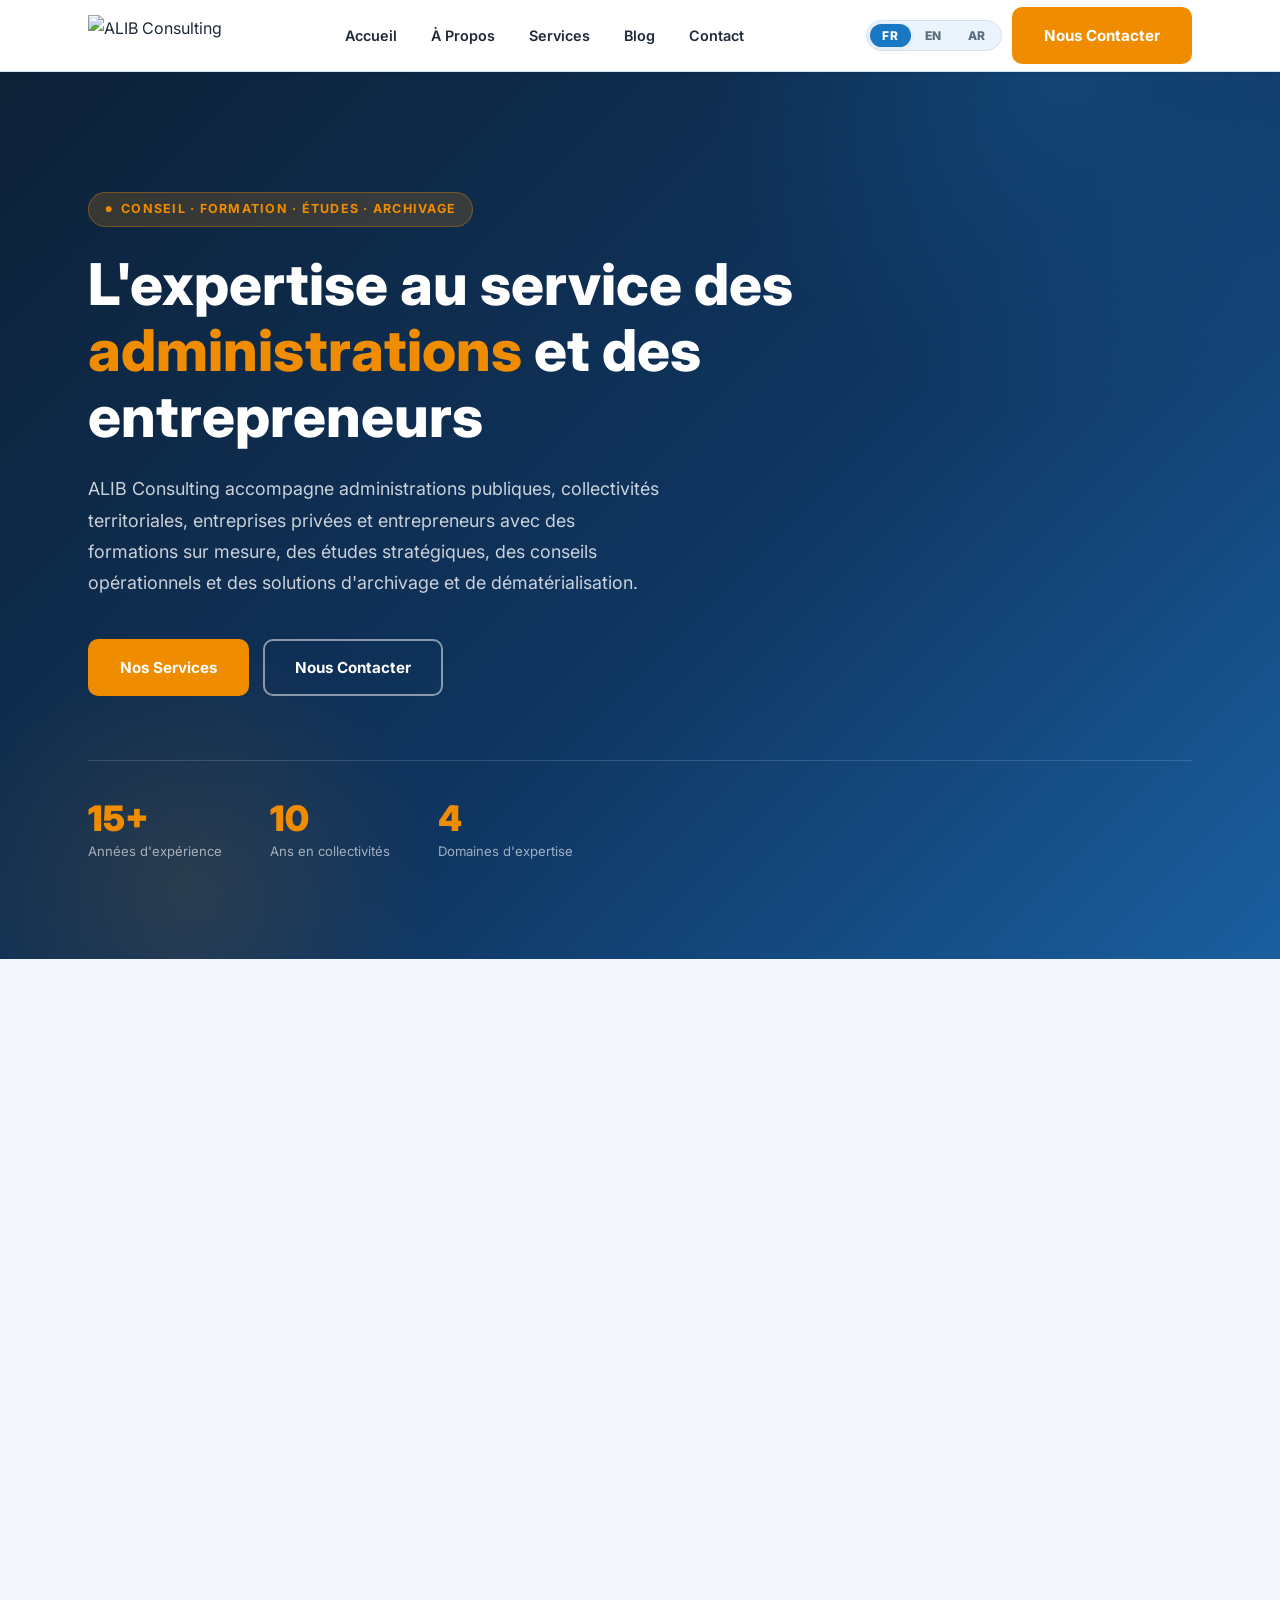
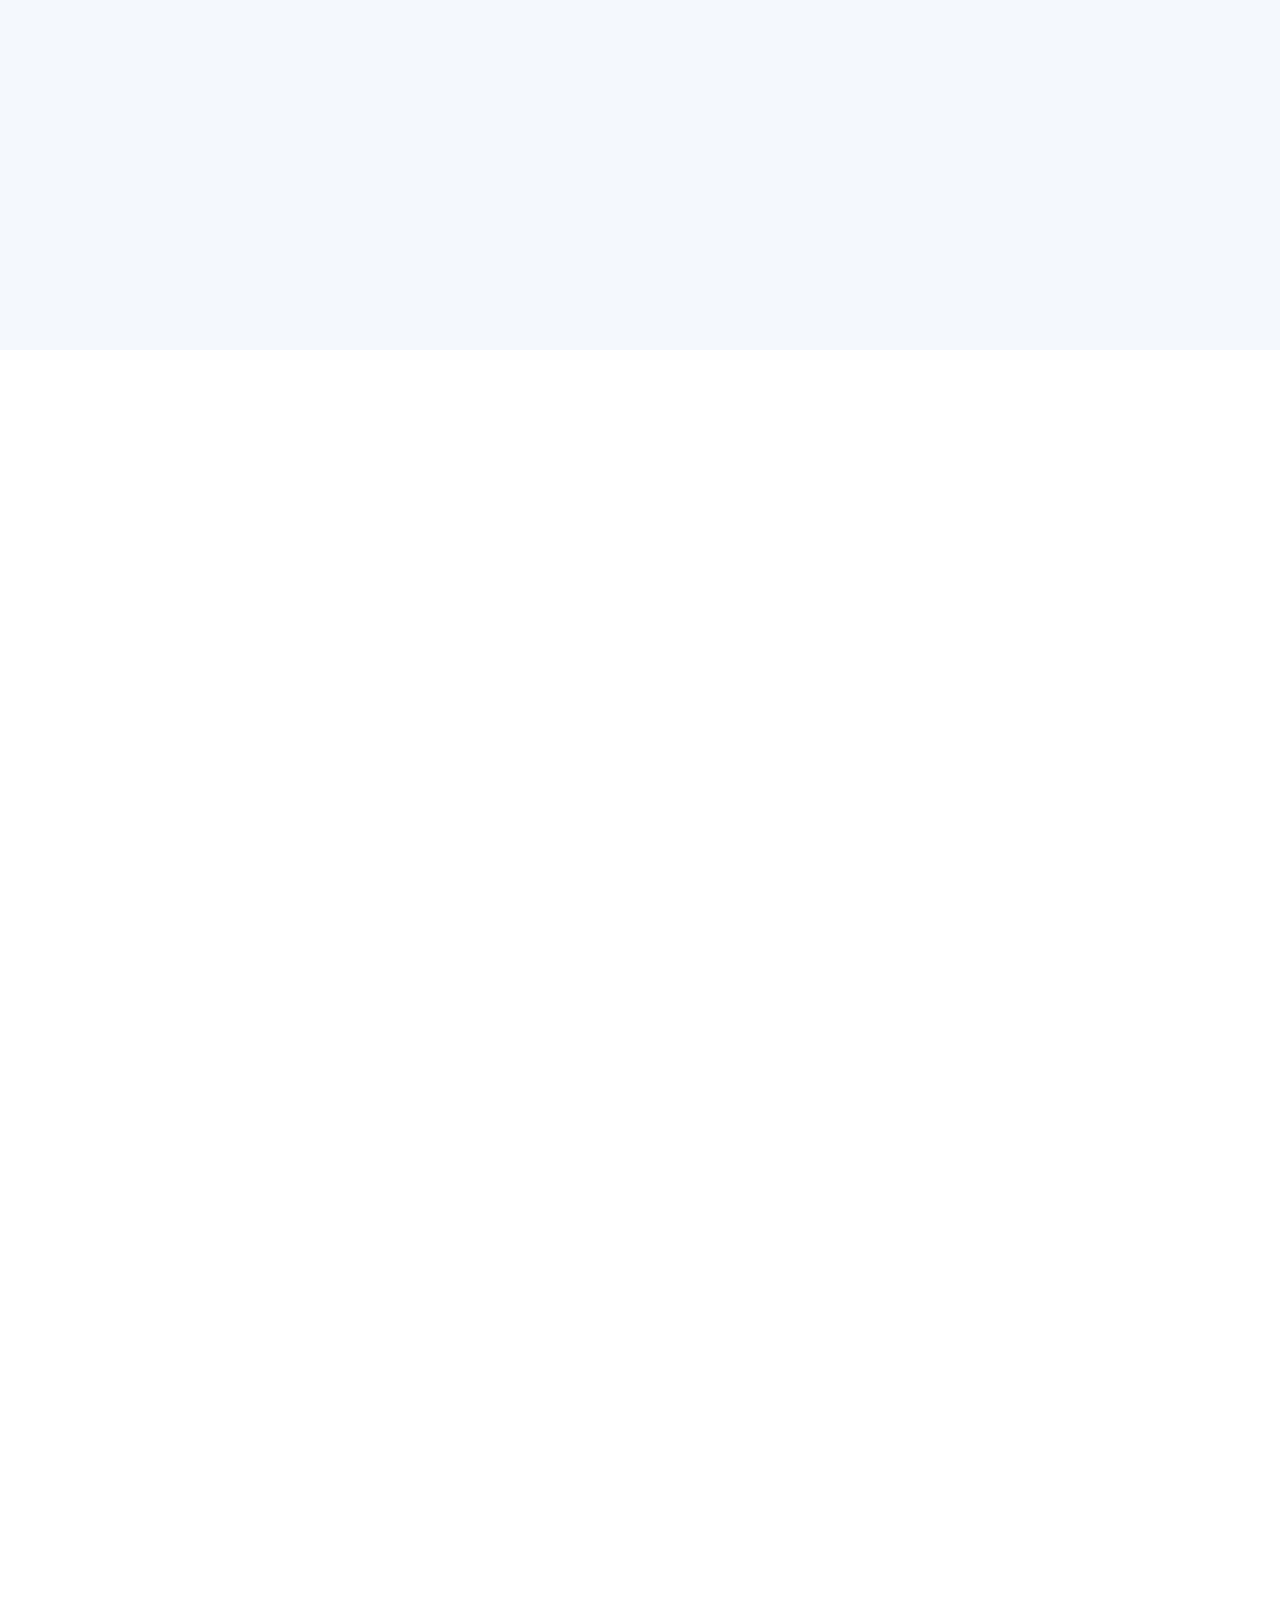
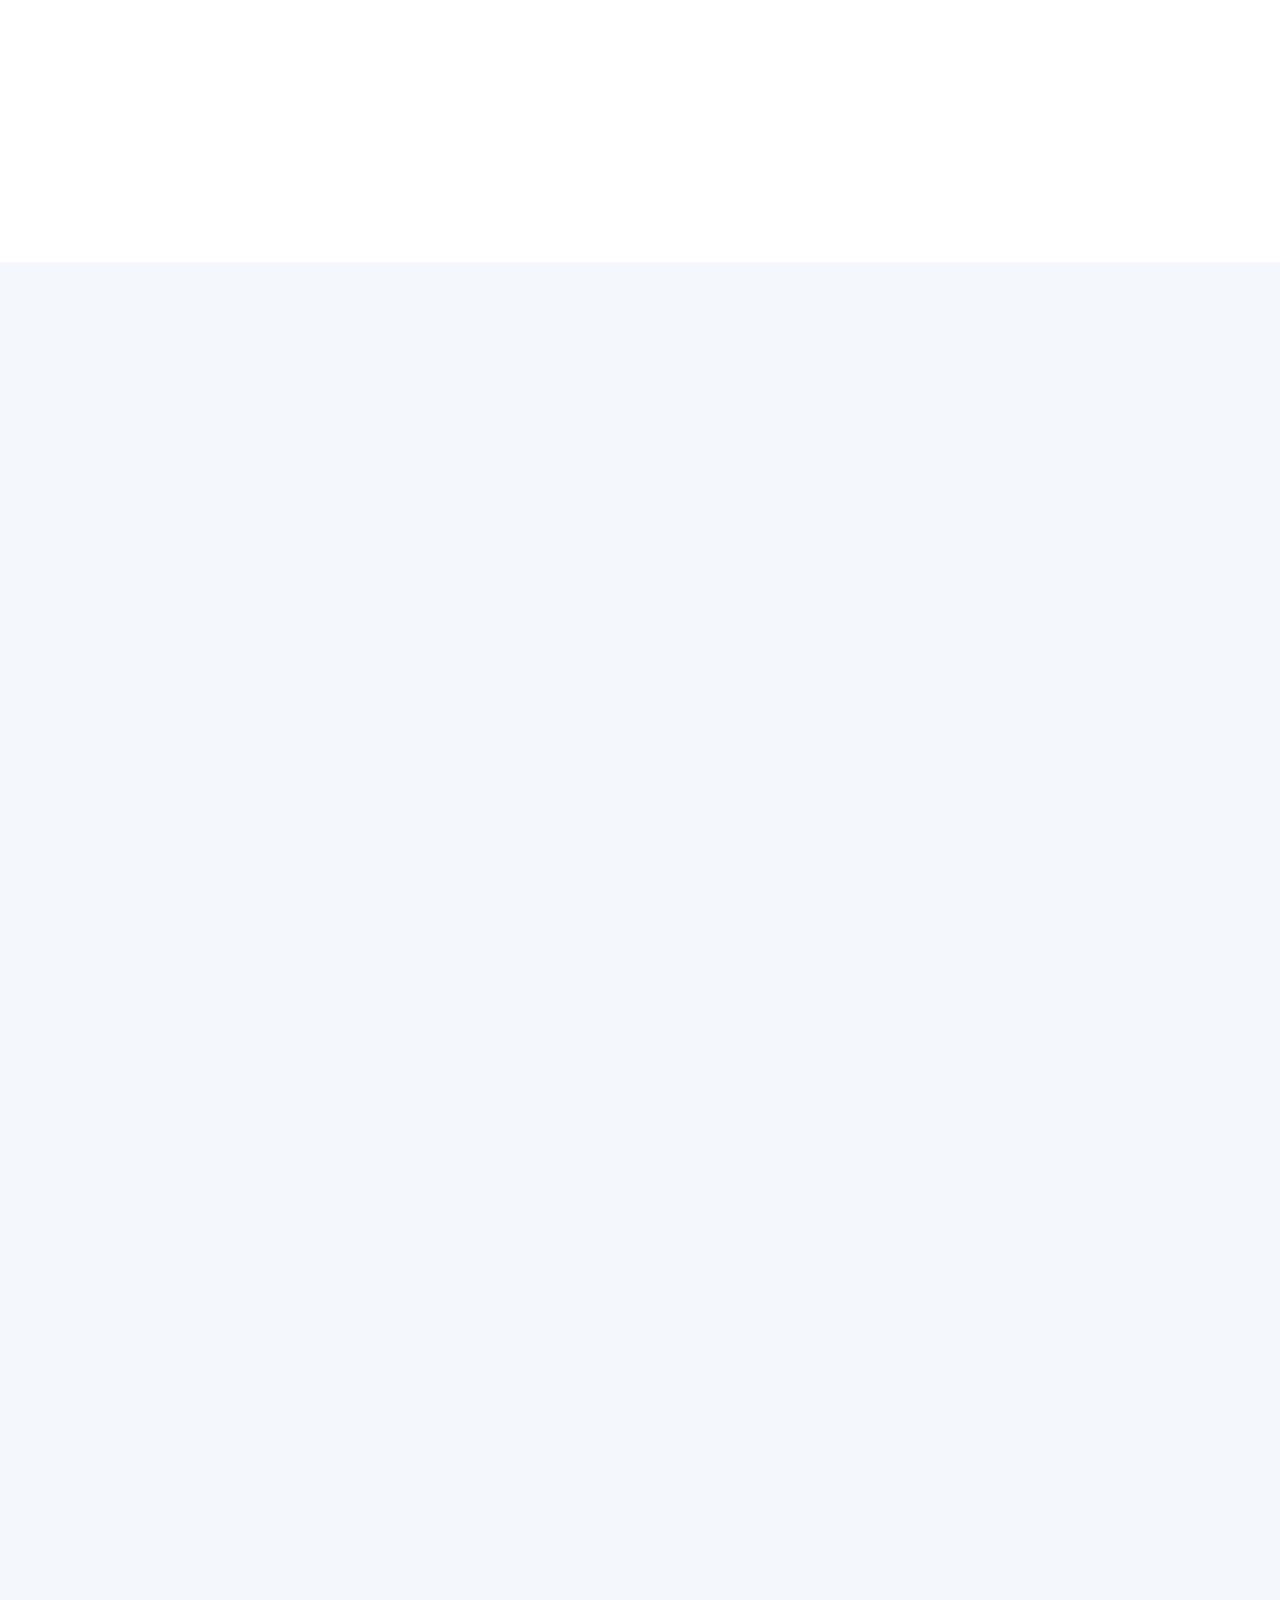
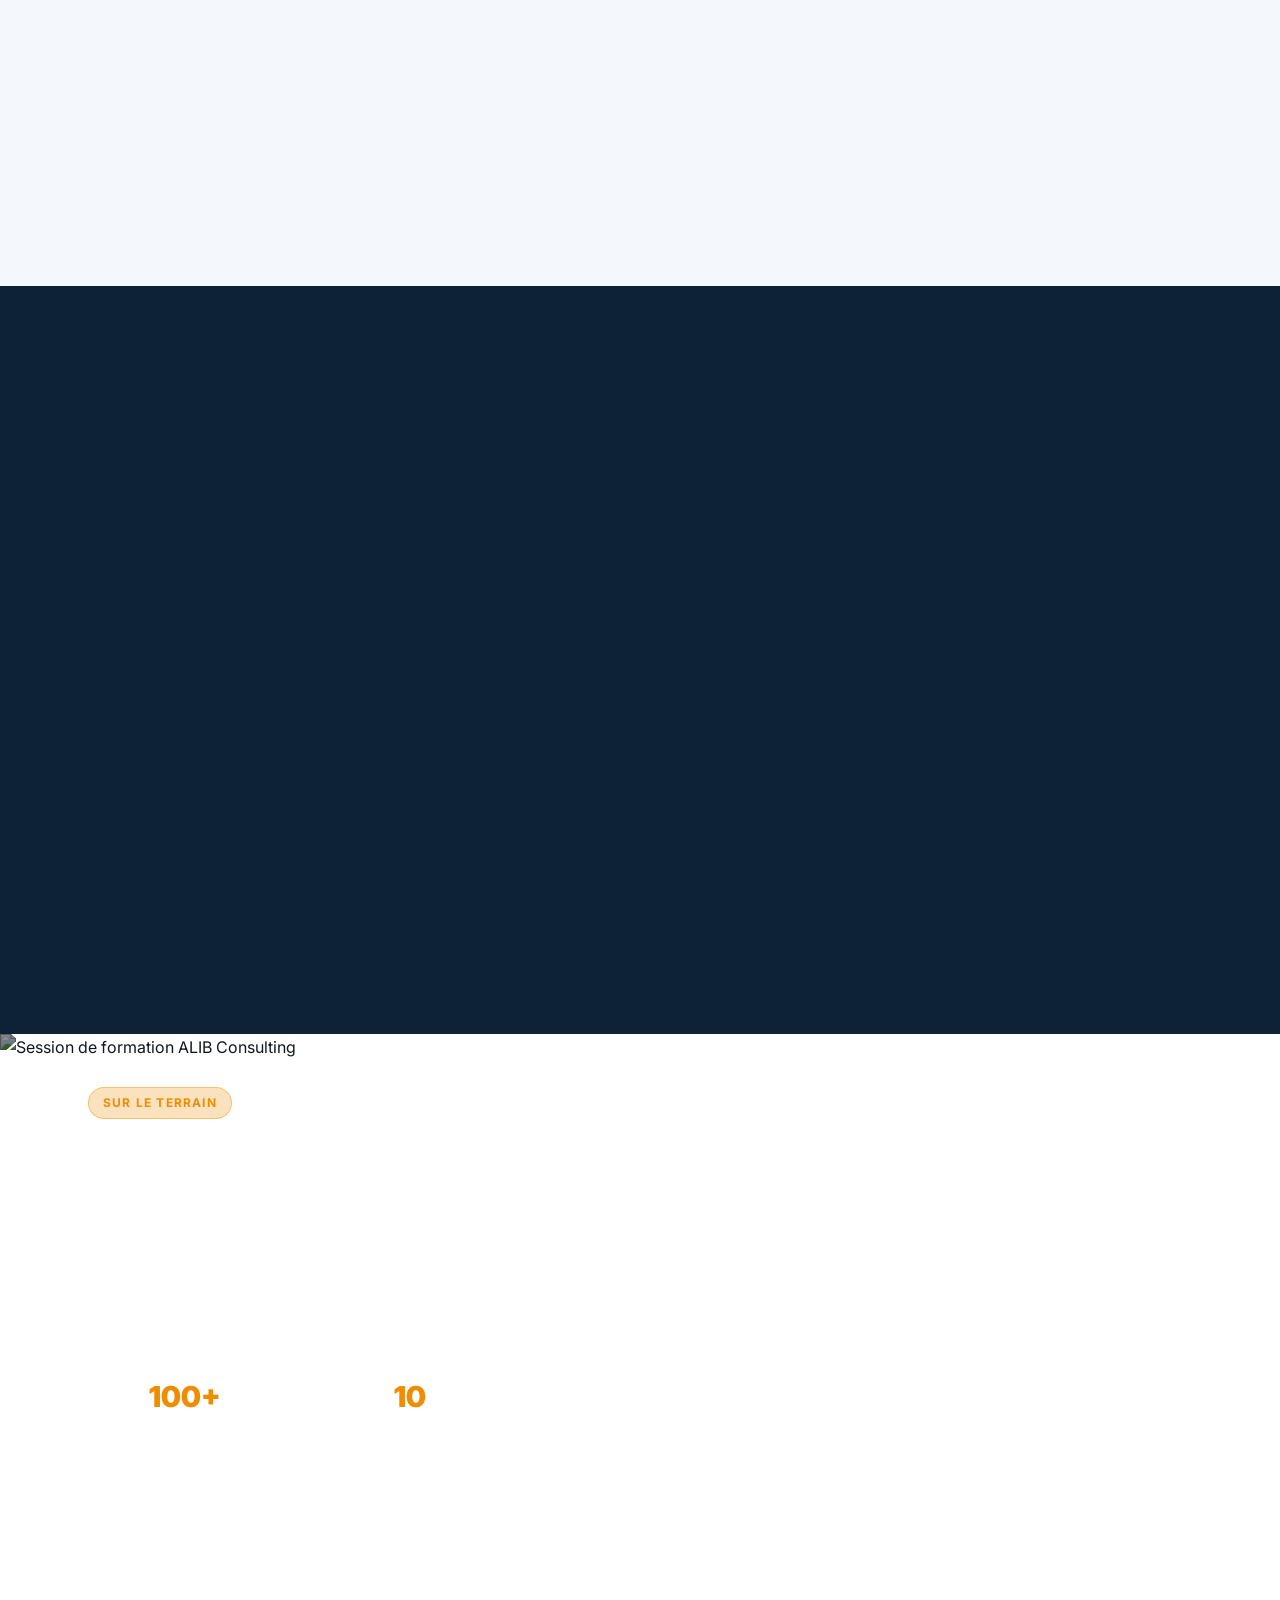
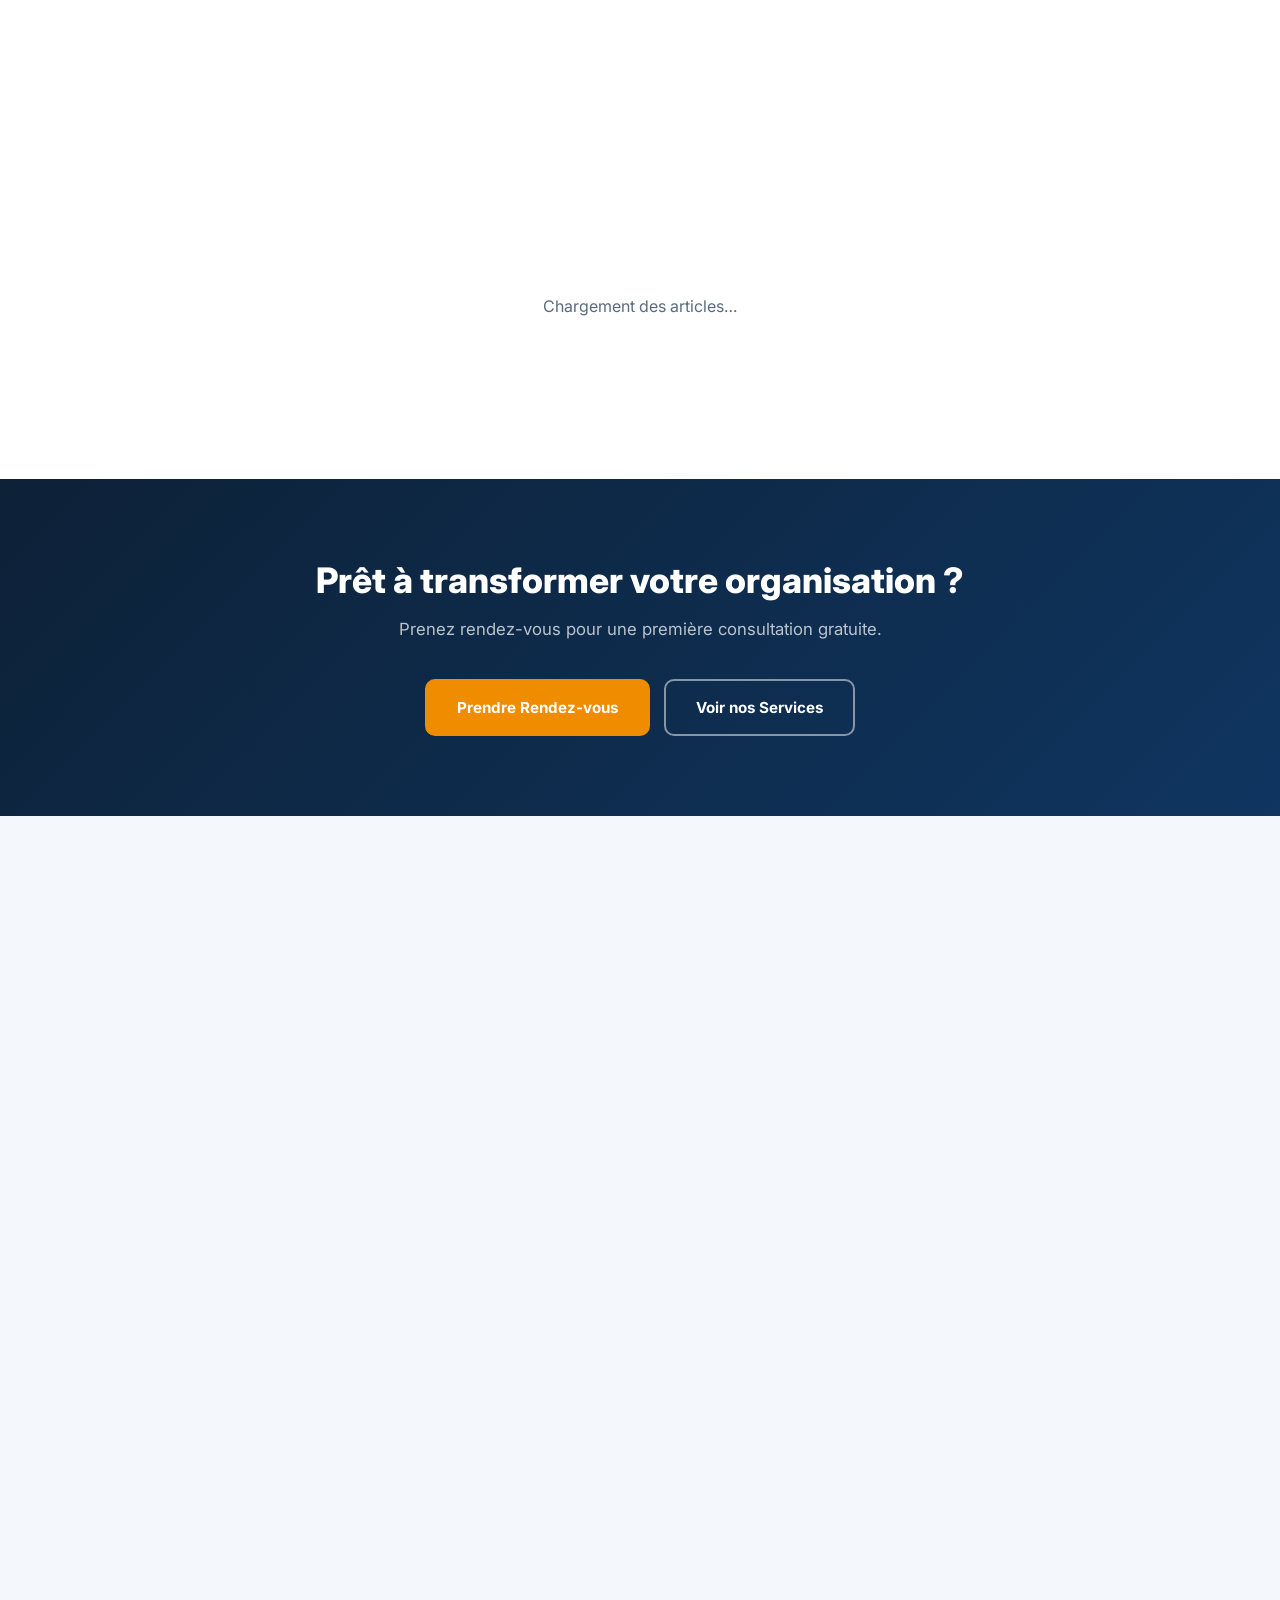
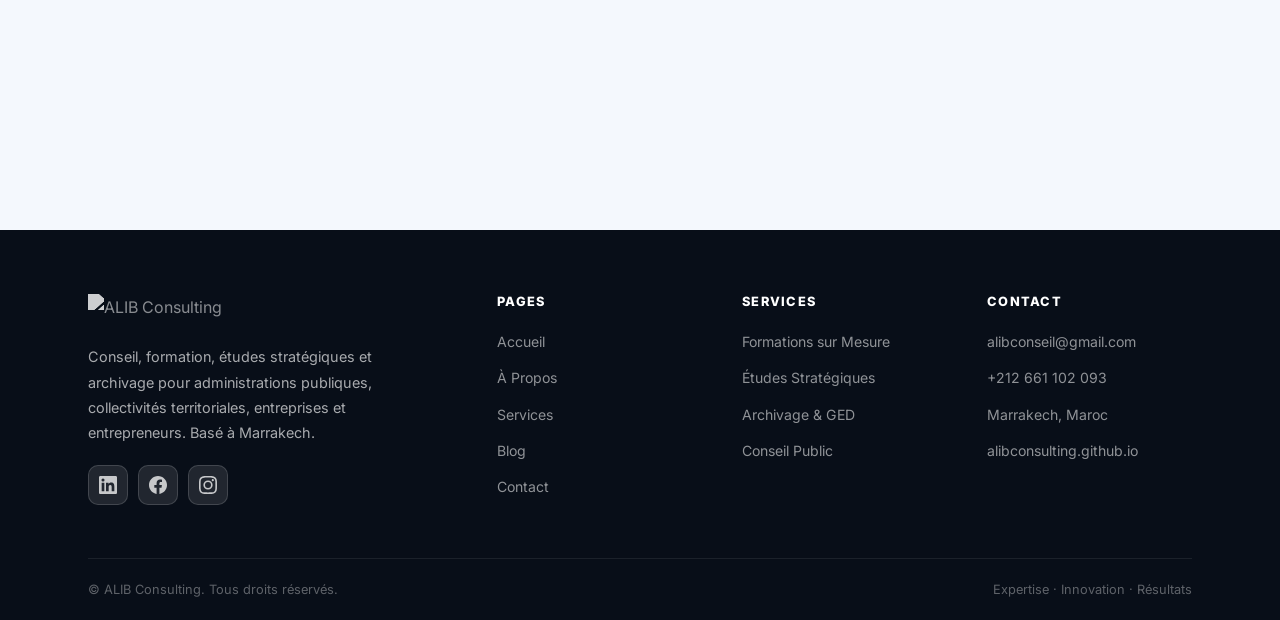
==== commit 93c5906d: "Update contact form note to remove email address Removed email address from contact form note." ====
--- a/index.html
+++ b/index.html
@@ -482,7 +482,6 @@
             Envoyer le message
           </button>
           <p class="form-note">
-            📬 Les messages arrivent directement dans votre boîte <strong>alibconseil@gmail.com</strong>.
           </p>
         </form>
       </div>
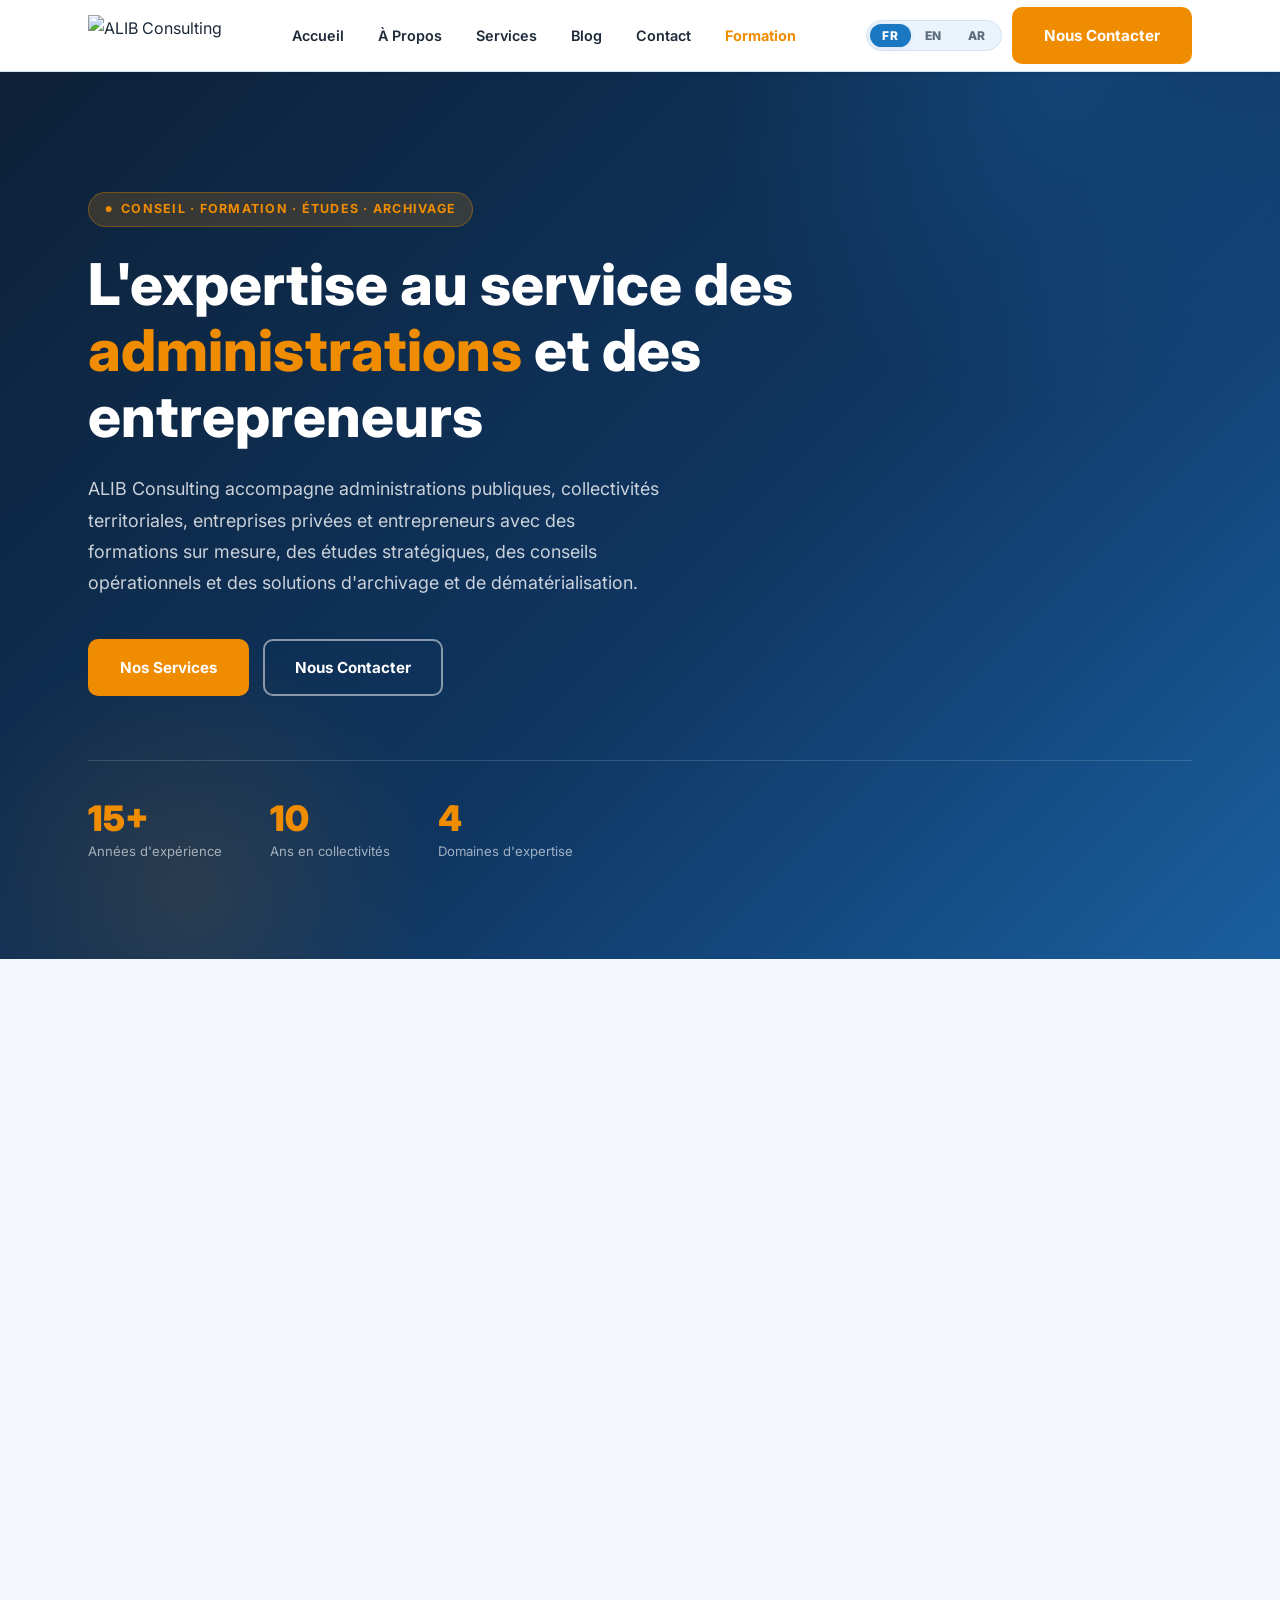
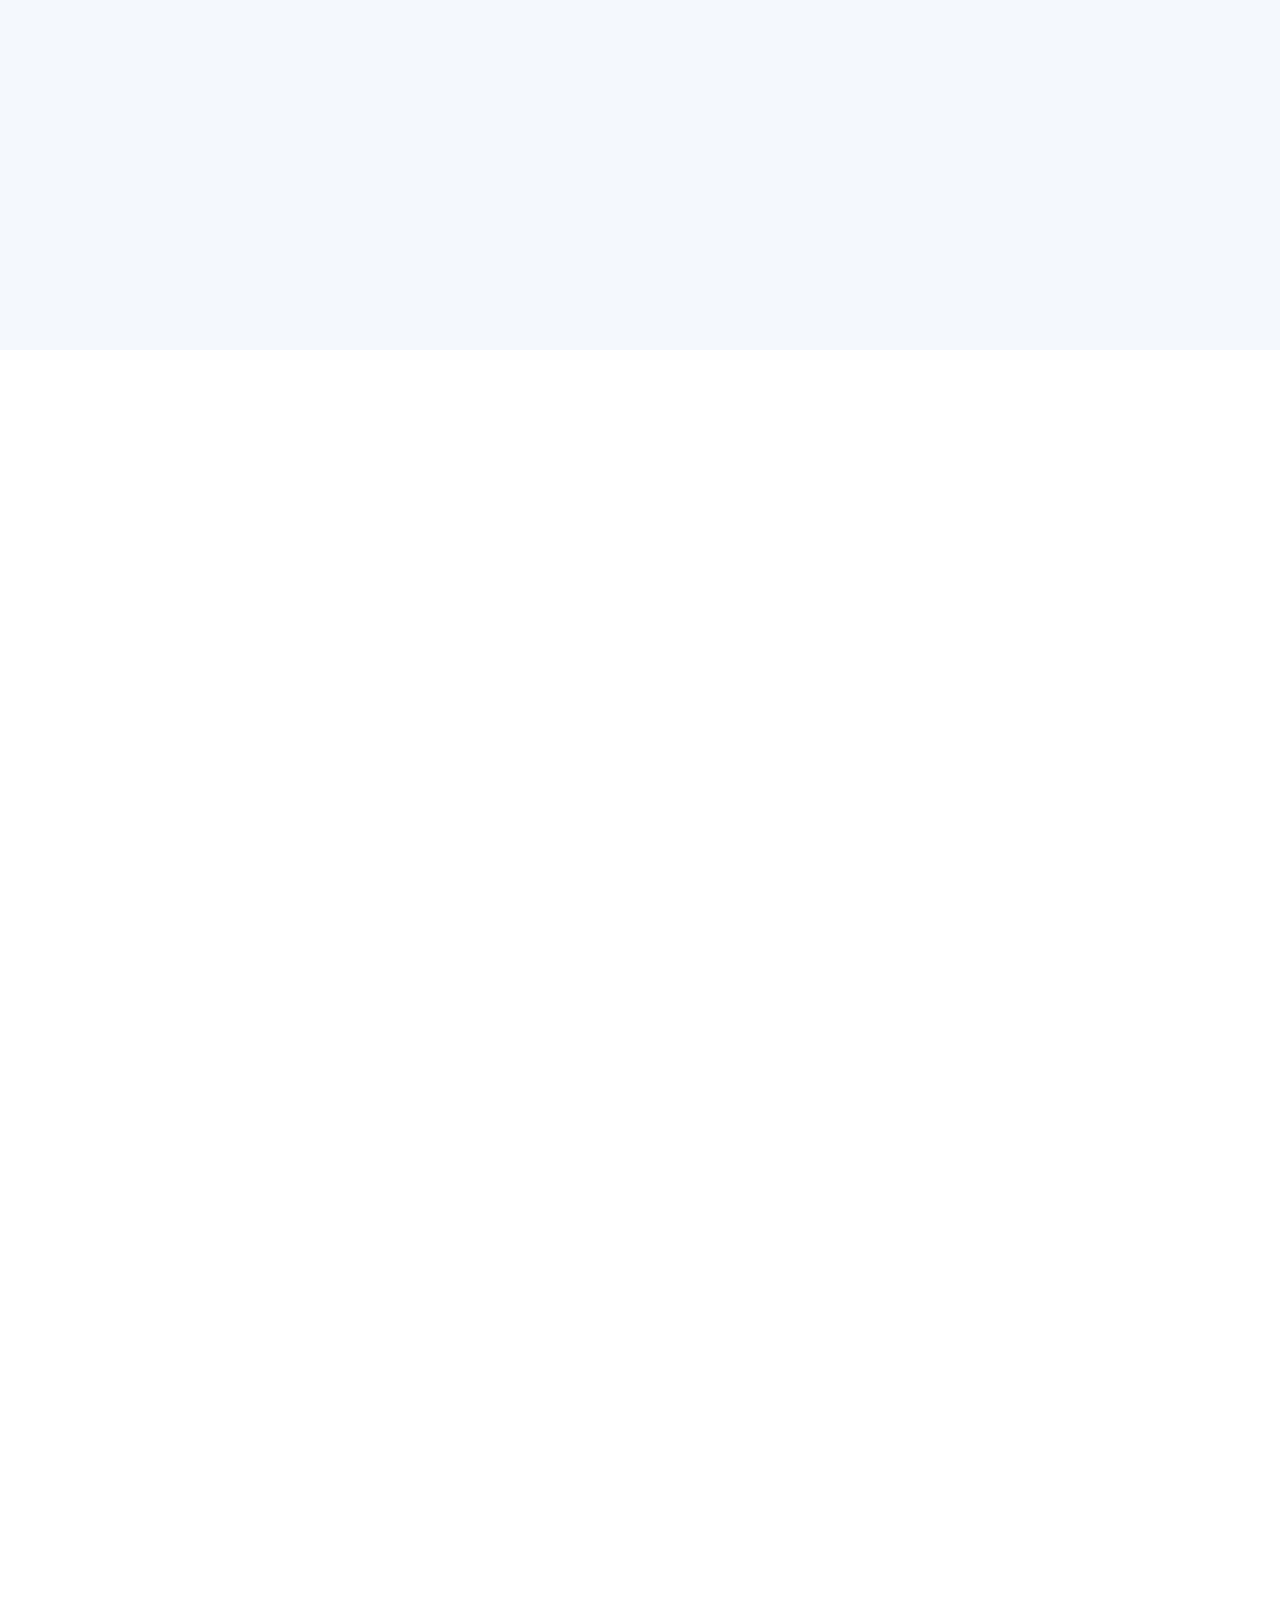
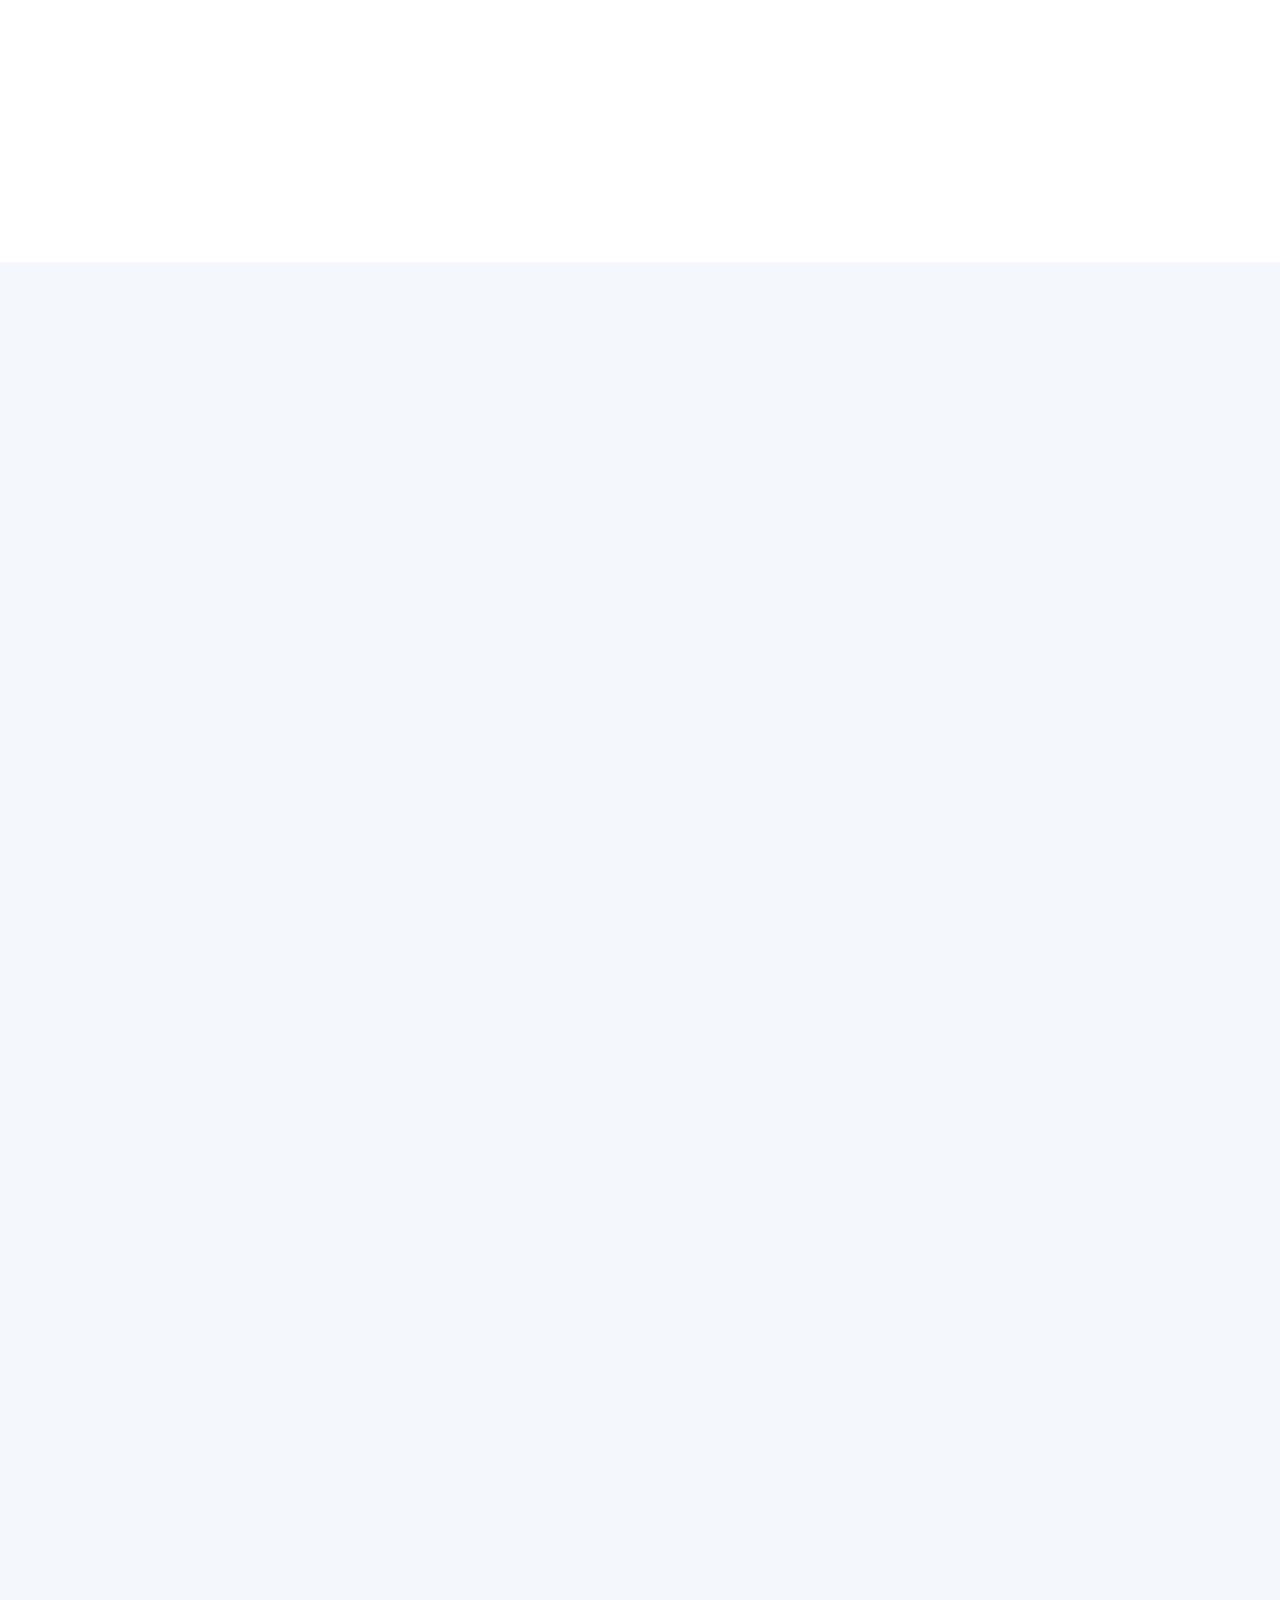
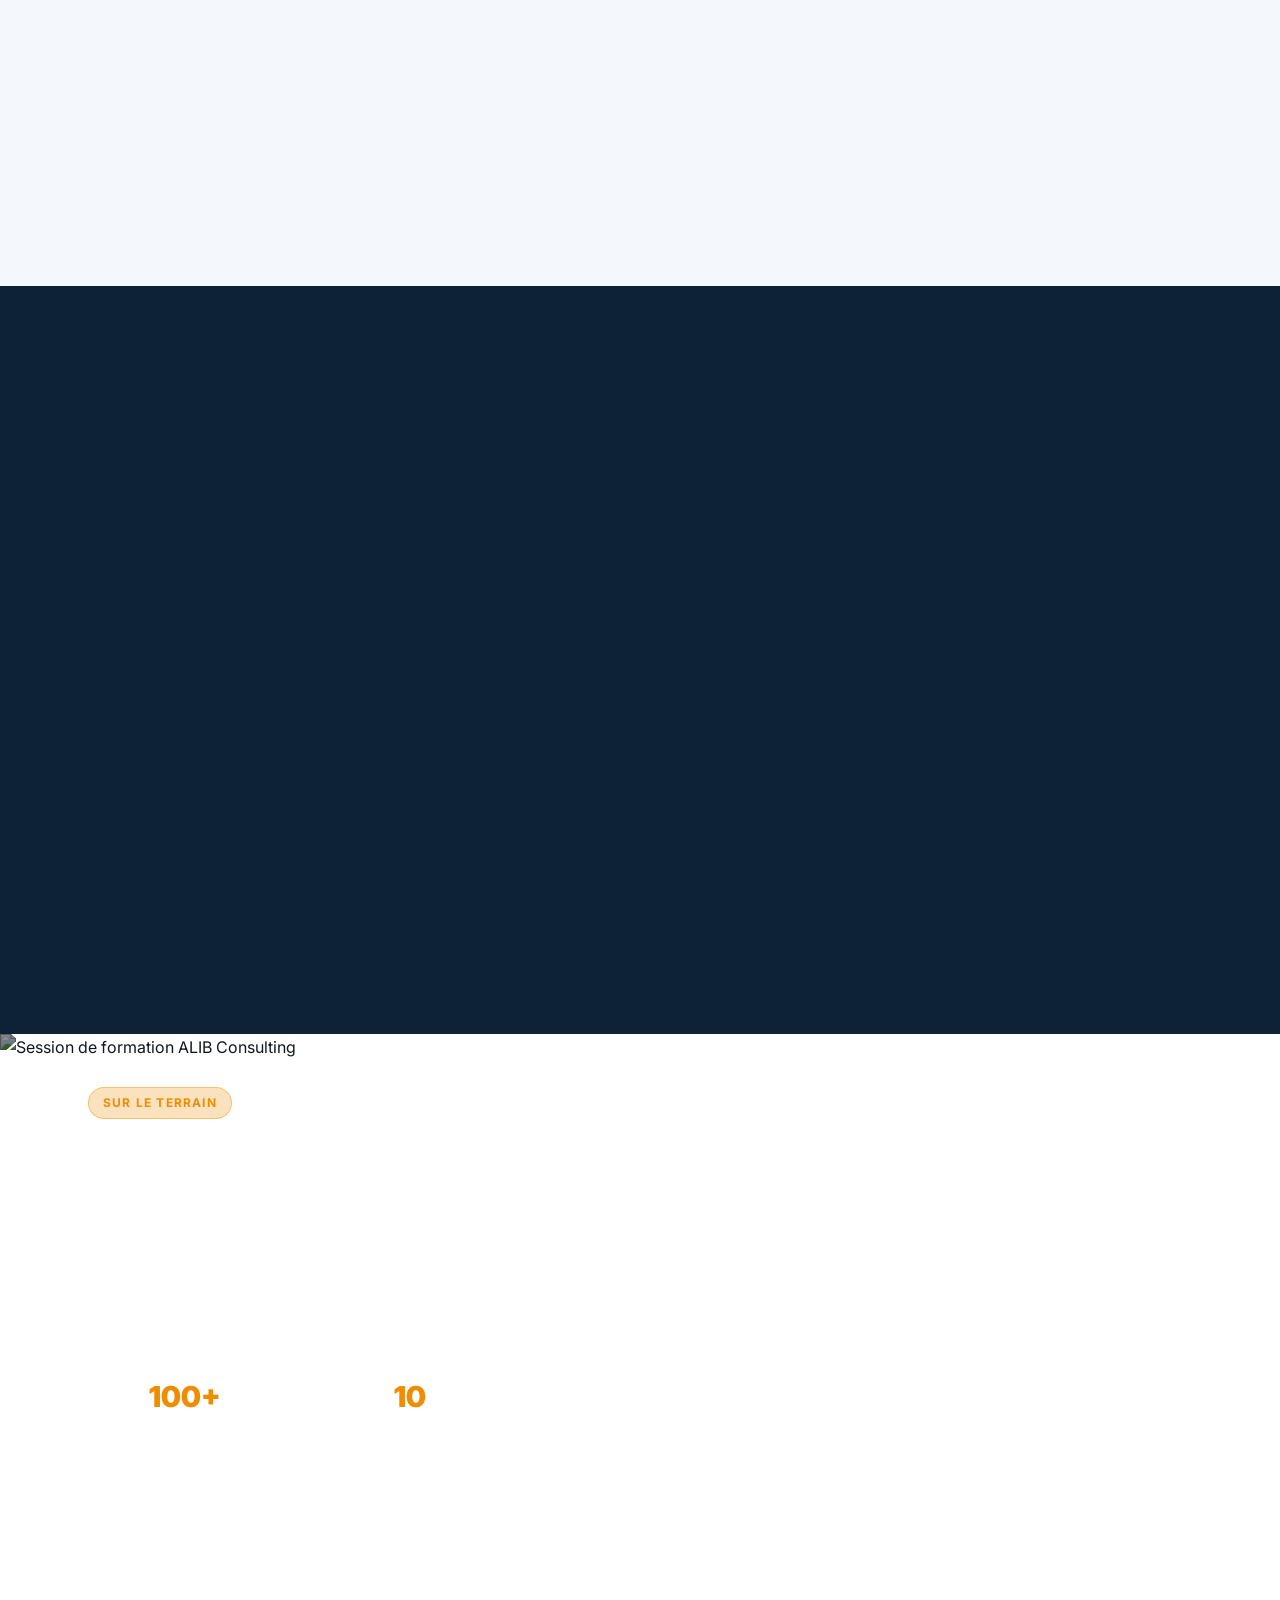
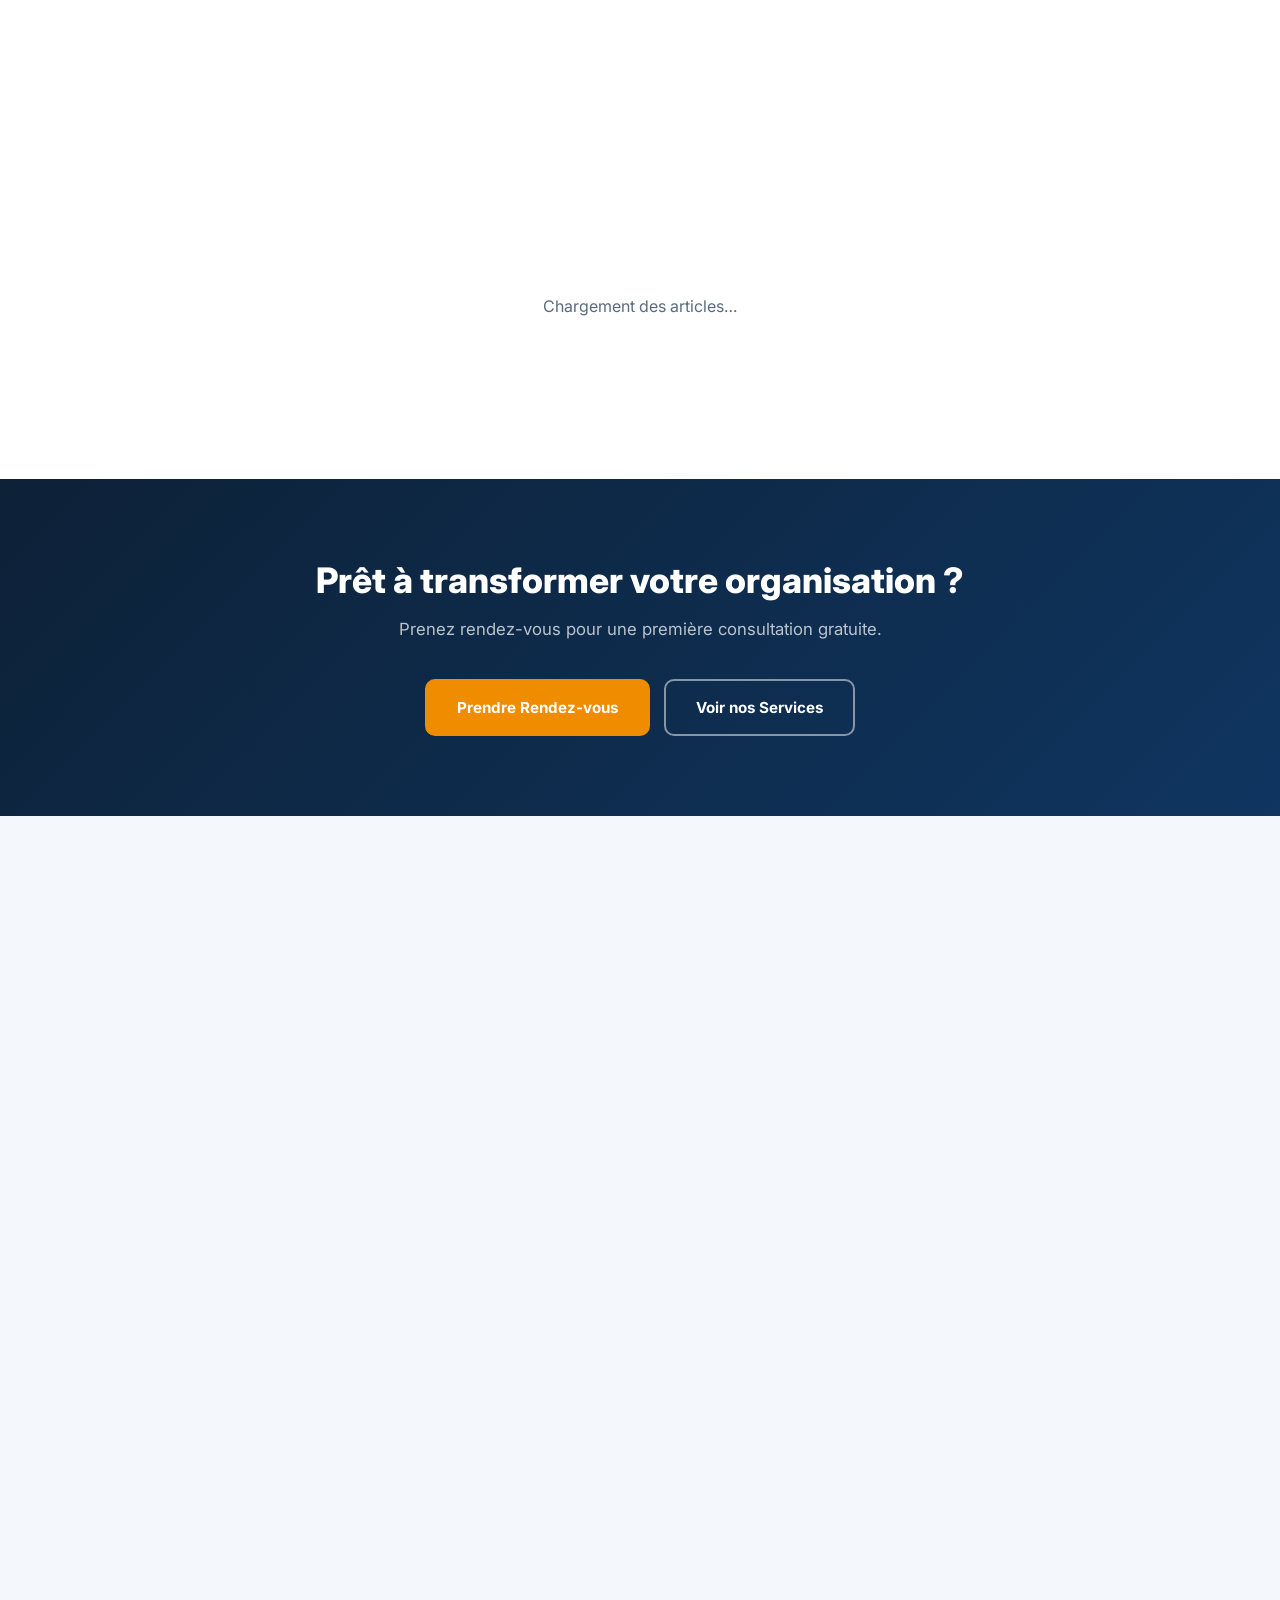
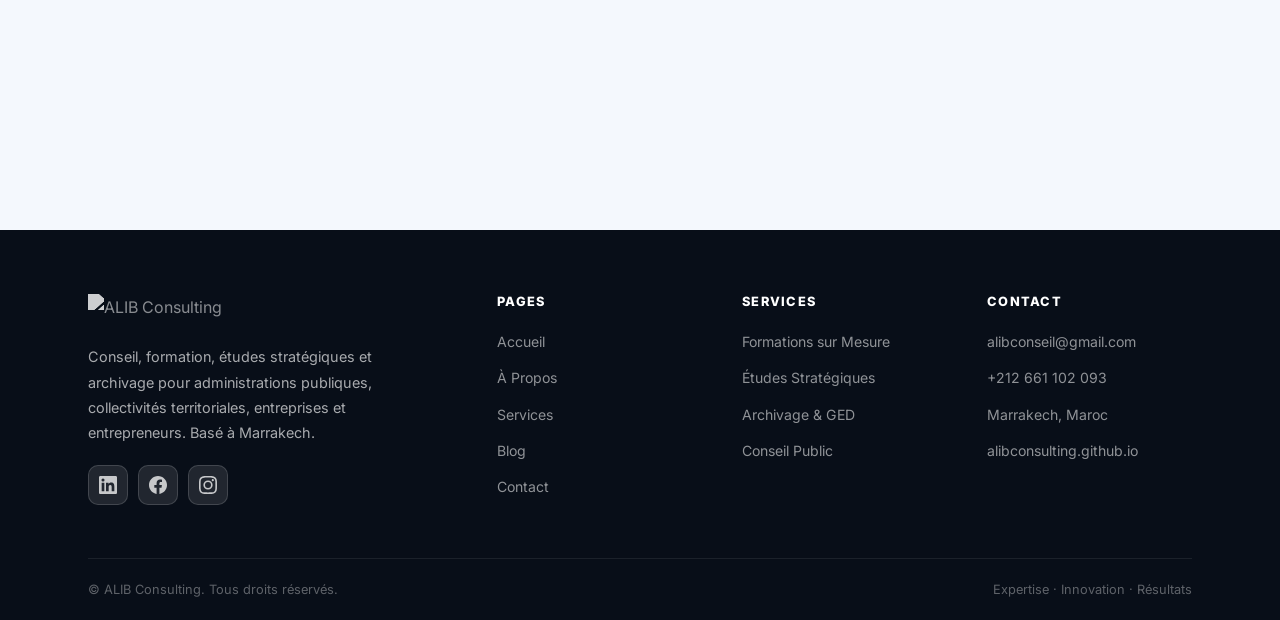
==== commit f64c0ea1: "Add formation landing page for Casablanca 2026 training Pre-registration page for intensive research" ====
--- a/index.html
+++ b/index.html
@@ -99,6 +99,7 @@
       <a href="#services" data-i18n="nav.services">Services</a>
       <a href="#blog"     data-i18n="nav.blog">Blog</a>
       <a href="#contact"  data-i18n="nav.contact">Contact</a>
+      <a href="formation.html" style="color:var(--orange);font-weight:700;">Formation</a>
     </div>
     <div class="nav-right">
       <div class="lang-switcher">
@@ -120,6 +121,7 @@
   <a href="#services" data-i18n="nav.services">Services</a>
   <a href="#blog"     data-i18n="nav.blog">Blog</a>
   <a href="#contact"  data-i18n="nav.contact">Contact</a>
+  <a href="formation.html" style="color:var(--orange);font-weight:700;">Formation</a>
   <div class="lang-switcher">
     <button class="lang-btn active" data-lang="fr">FR</button>
     <button class="lang-btn"        data-lang="ar">AR</button>
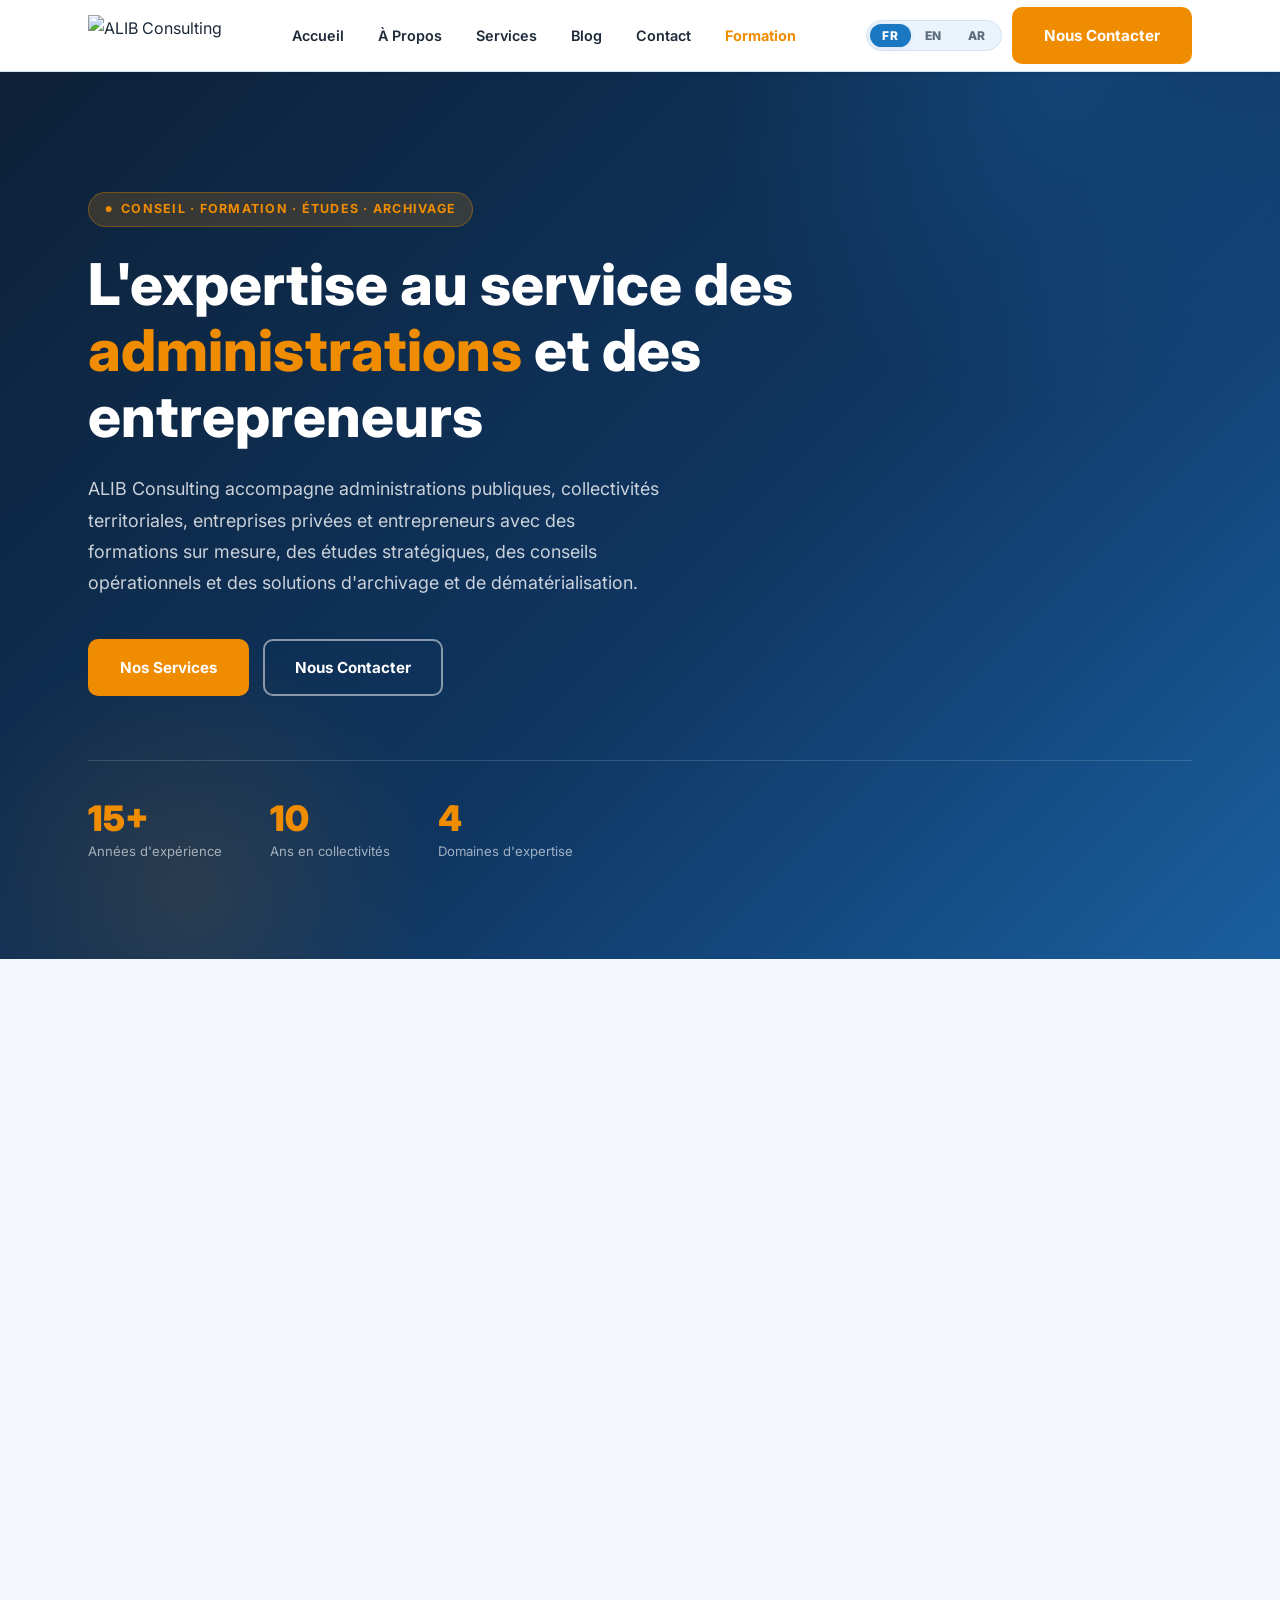
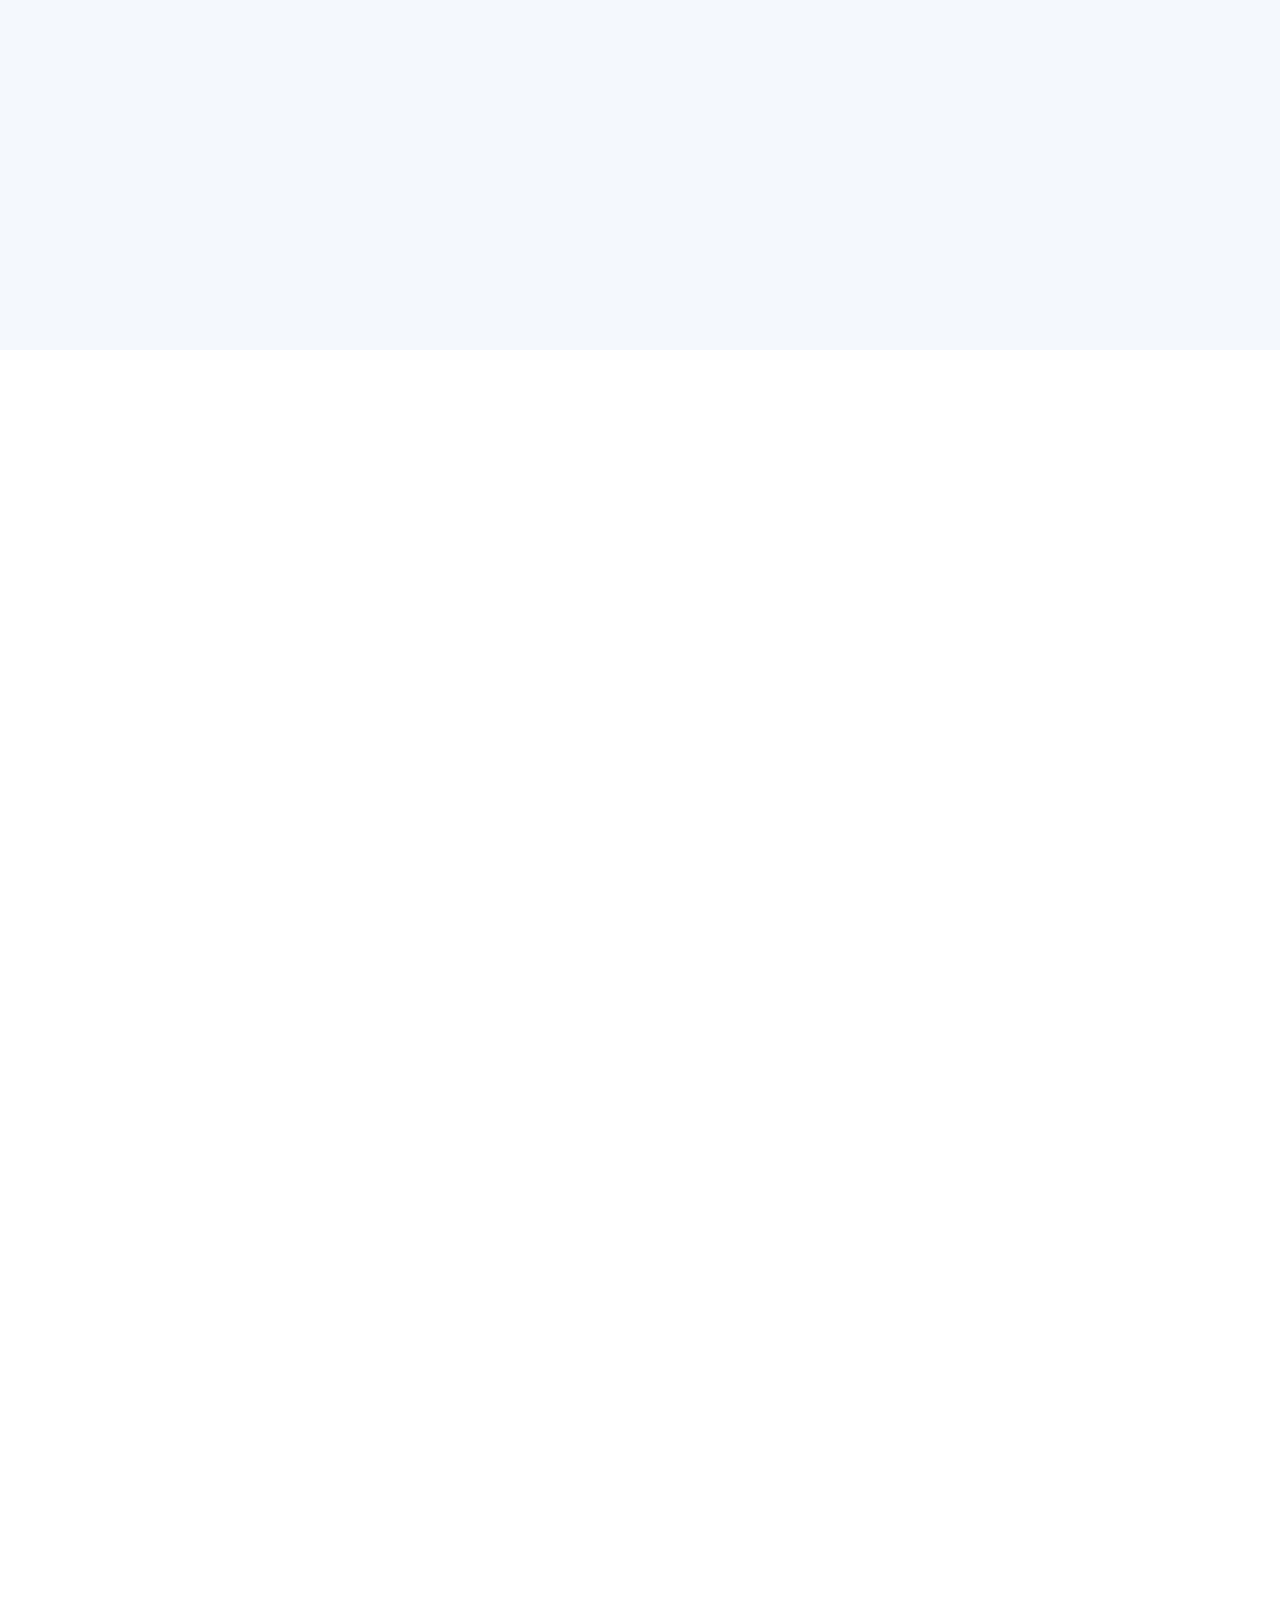
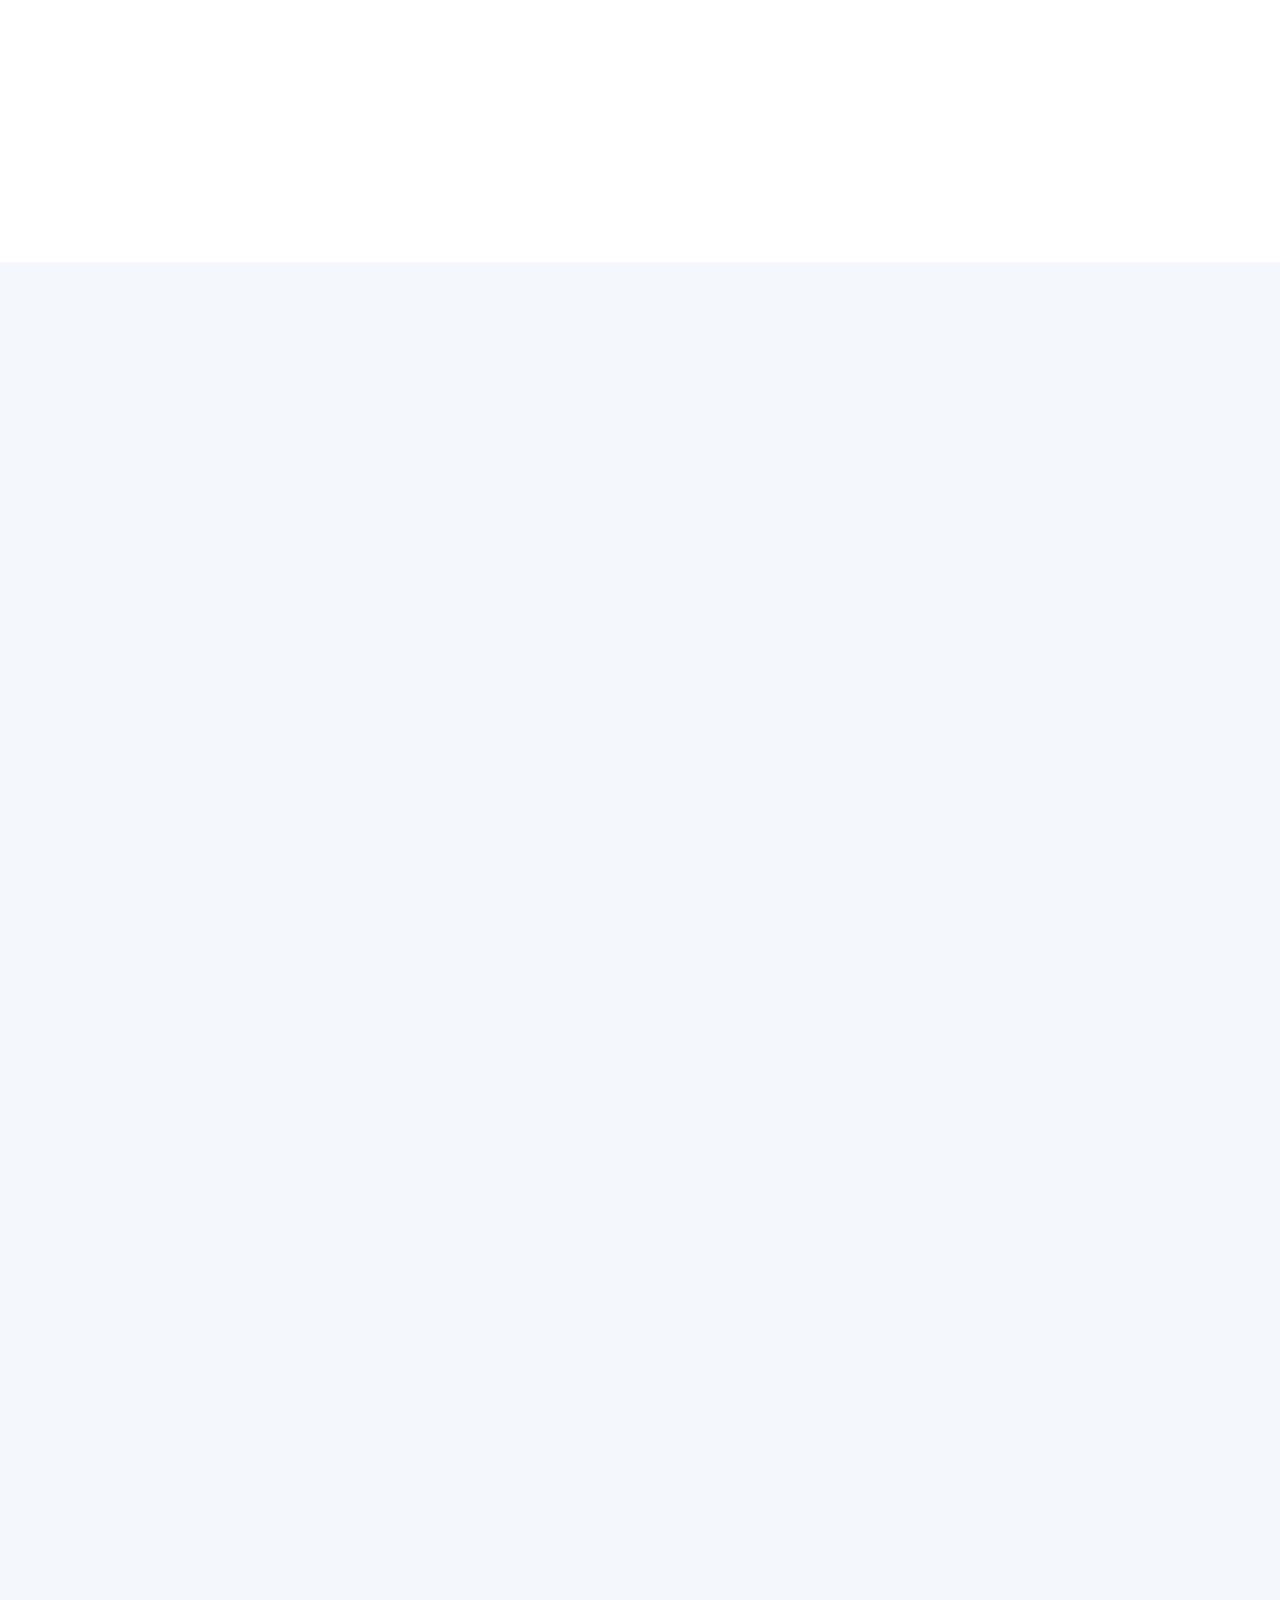
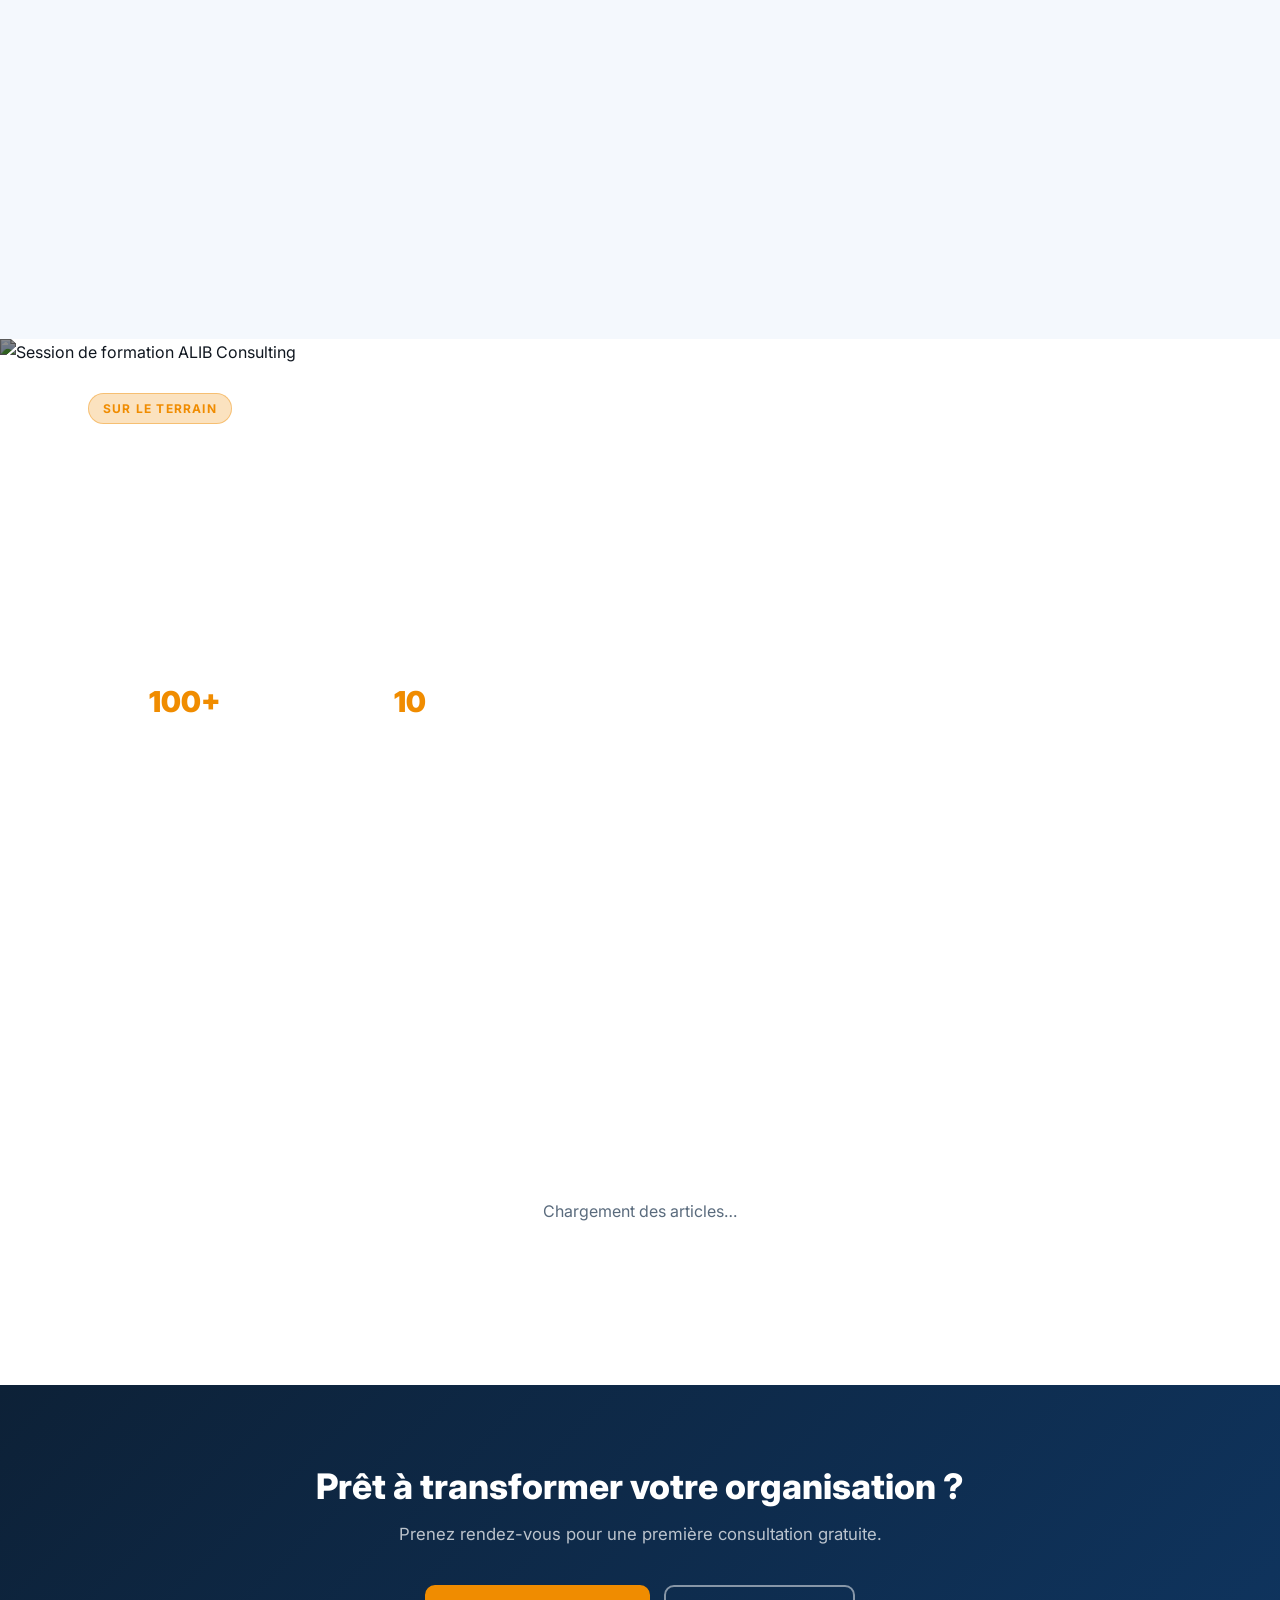
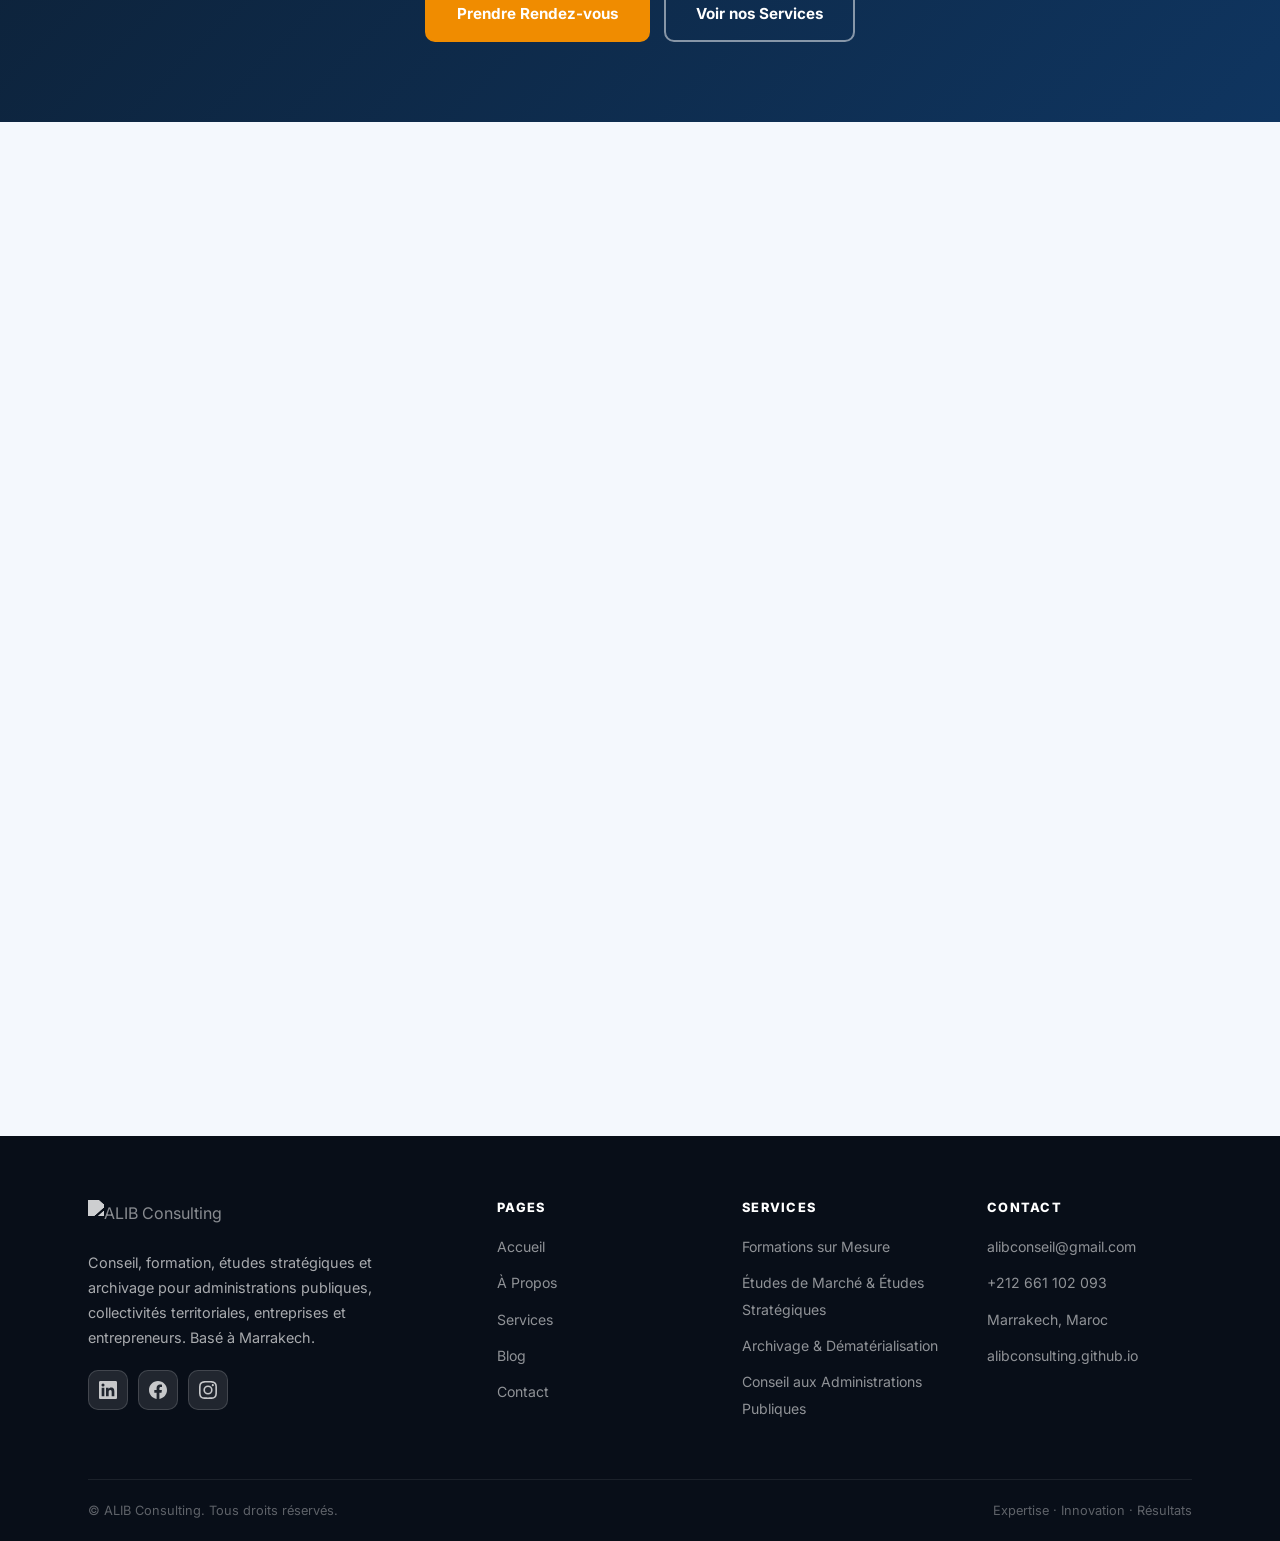
==== commit 3ade8479: "Remove 'Pourquoi nous choisir' section from homepage Co-Authored-By: Claude Sonnet 4.6 <noreply@anth" ====
--- a/index.html
+++ b/index.html
@@ -362,46 +362,6 @@
   </div>
 </section>
 
-<!-- ════════════════════ WHY US (dark) ════════════════════════ -->
-<section class="section section--dark">
-  <div class="container">
-    <div class="section-header center reveal">
-      <span class="label-chip" data-i18n="home.why.label">Pourquoi nous choisir</span>
-      <h2 class="section-title" data-i18n="home.why.title">Terrain, académie et innovation — réunis</h2>
-      <p class="section-sub" style="margin-inline:auto;color:rgba(255,255,255,.65);" data-i18n="home.why.sub">Une combinaison rare : 10 ans dans les collectivités territoriales marocaines et une carrière académique active en stratégie et intelligence économique.</p>
-    </div>
-    <div class="grid-2">
-      <div class="pillar-card reveal reveal-delay-1">
-        <div class="pillar-icon">🏙️</div>
-        <div>
-          <h3 data-i18n="home.p1.title">Expertise Institutionnelle</h3>
-          <p data-i18n="home.p1.desc">10 ans au Ministère de l'Intérieur comme cadre territorial — une connaissance fine des rouages administratifs et des enjeux des collectivités.</p>
-        </div>
-      </div>
-      <div class="pillar-card reveal reveal-delay-2">
-        <div class="pillar-icon">🎓</div>
-        <div>
-          <h3 data-i18n="home.p2.title">Rigueur Académique</h3>
-          <p data-i18n="home.p2.desc">Docteur en Gestion, professeur en stratégie et intelligence économique à l'université — une méthodologie scientifique appliquée à vos défis concrets.</p>
-        </div>
-      </div>
-      <div class="pillar-card reveal reveal-delay-3">
-        <div class="pillar-icon">💡</div>
-        <div>
-          <h3 data-i18n="home.p3.title">Innovation Pédagogique</h3>
-          <p data-i18n="home.p3.desc">Des formations qui mixent les dernières approches pédagogiques et une expérience terrain unique pour un apprentissage ancré dans la réalité.</p>
-        </div>
-      </div>
-      <div class="pillar-card reveal reveal-delay-4">
-        <div class="pillar-icon">🎯</div>
-        <div>
-          <h3 data-i18n="home.p4.title">Accompagnement Sur-Mesure</h3>
-          <p data-i18n="home.p4.desc">Chaque mission est adaptée à votre contexte — public, privé ou entrepreneurial — pour des résultats concrets et mesurables.</p>
-        </div>
-      </div>
-    </div>
-  </div>
-</section>
 
 <!-- ════════════════════ PHOTO STRIP ══════════════════════════ -->
 <div class="photo-strip">
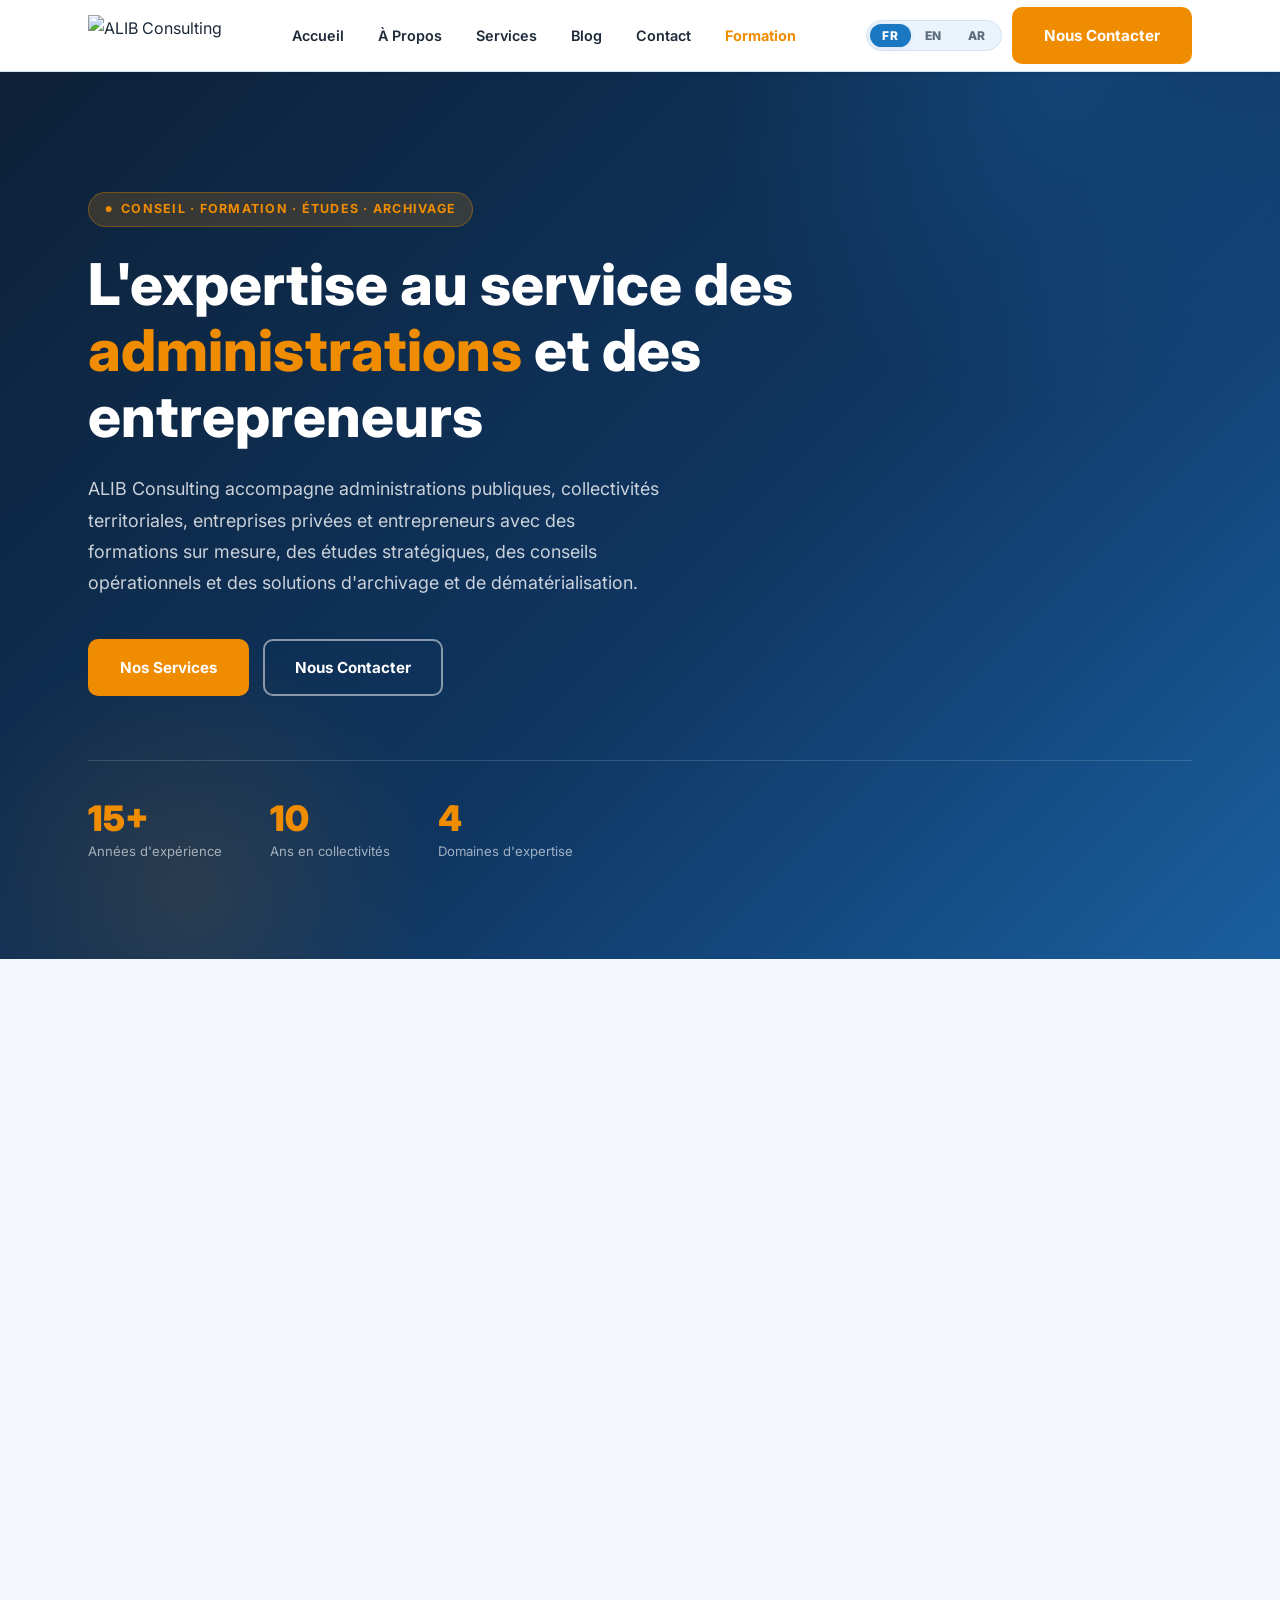
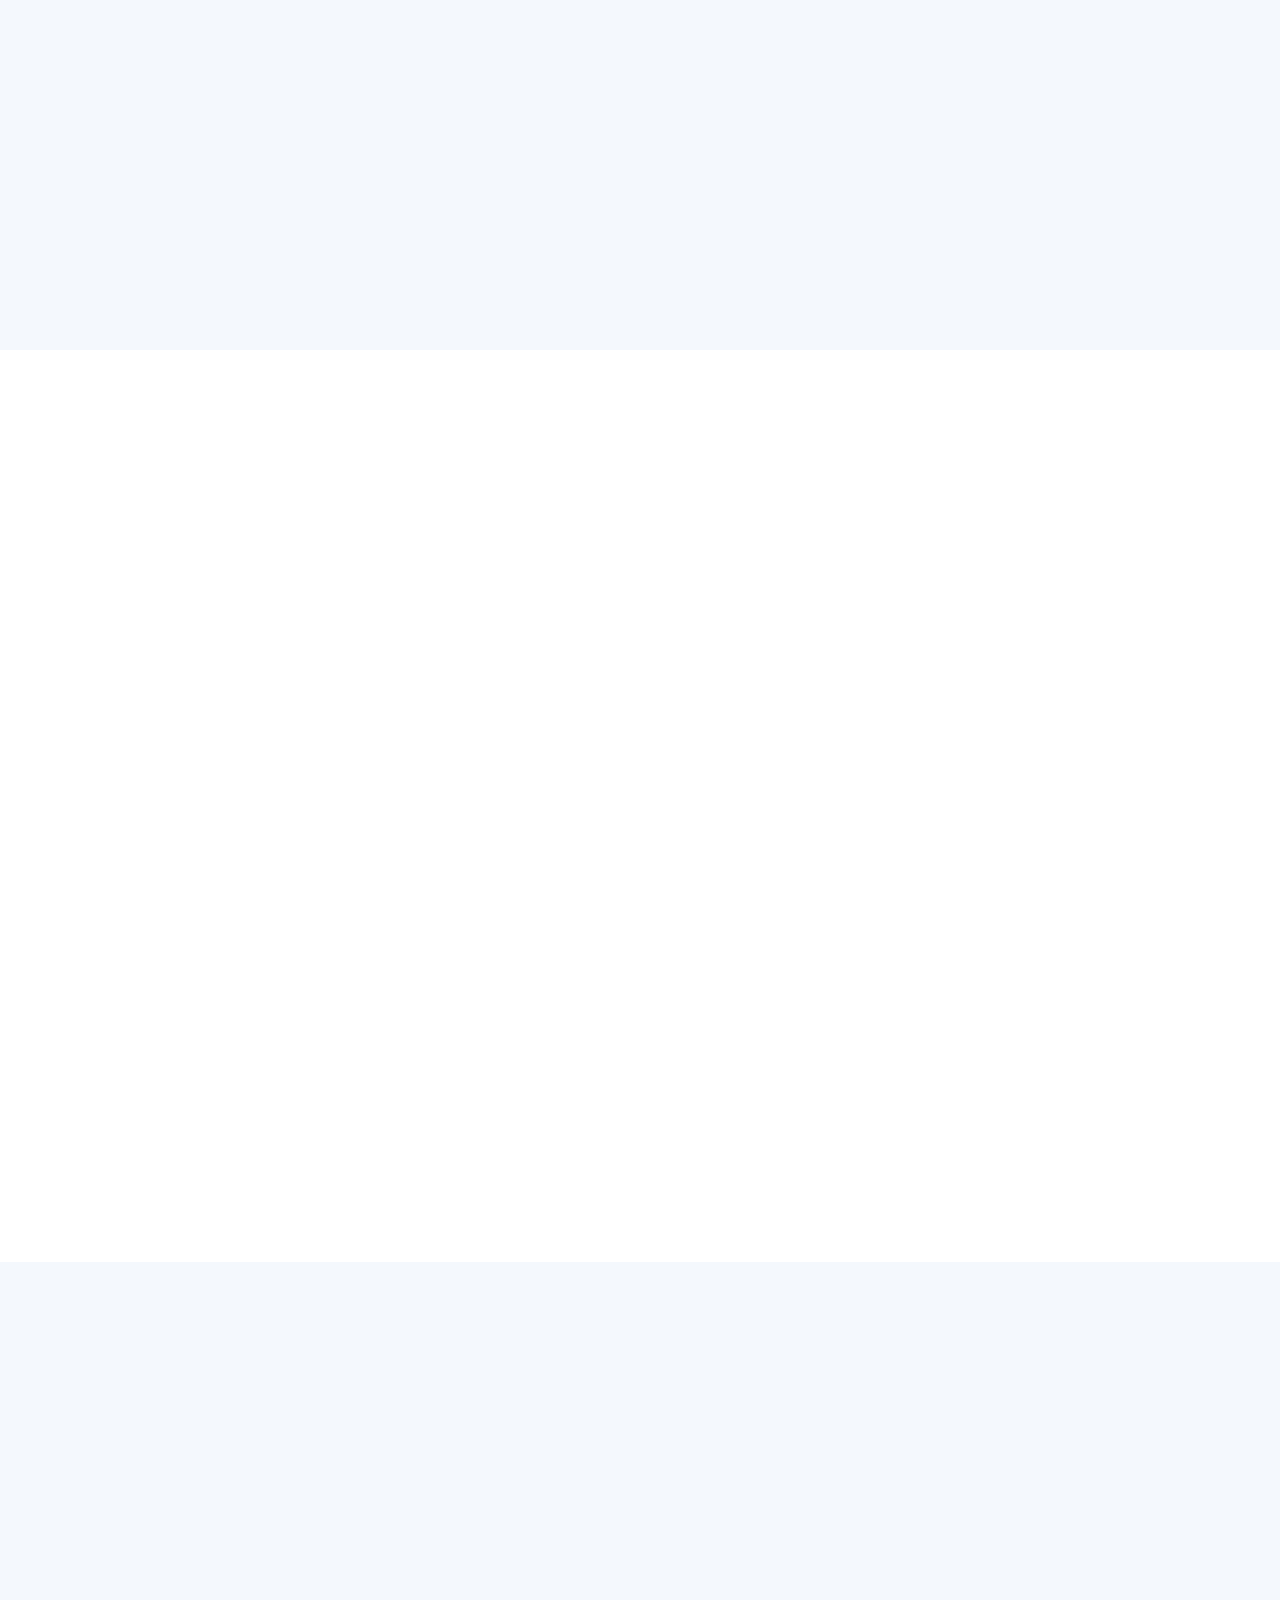
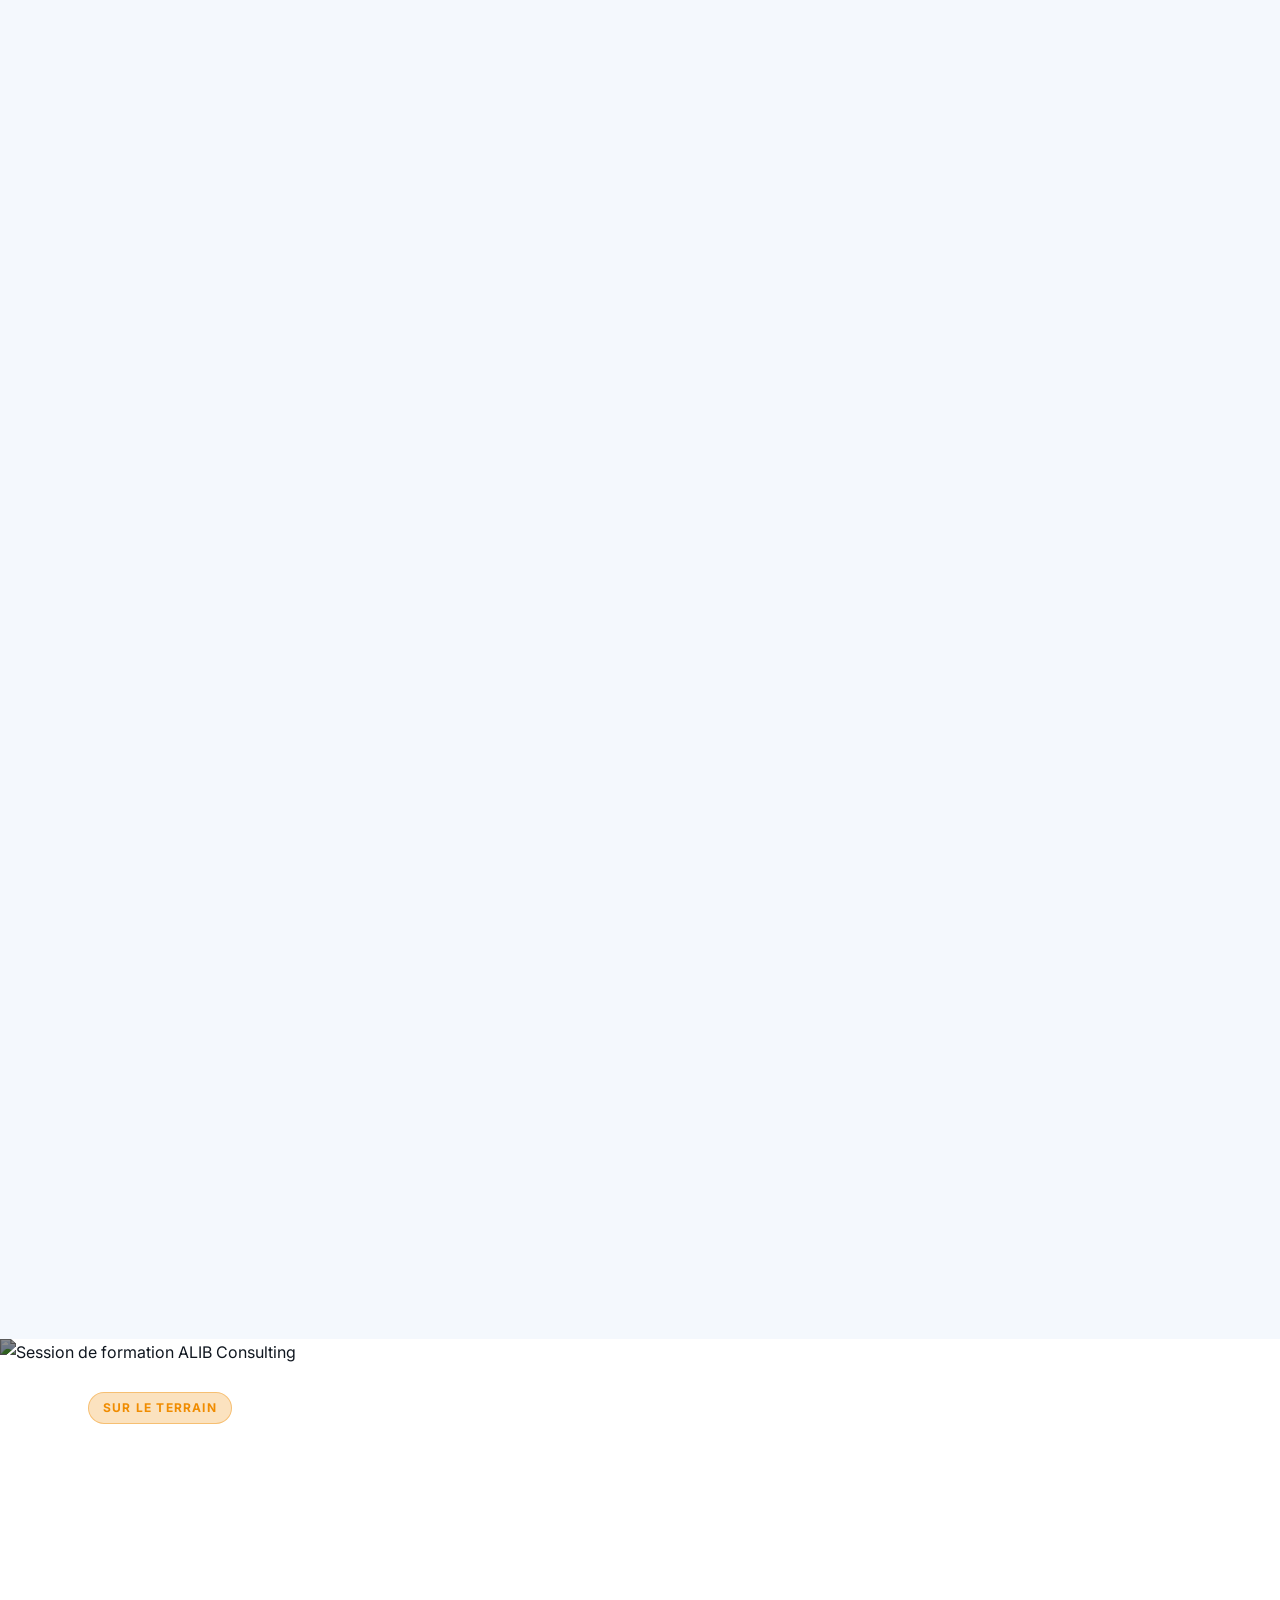
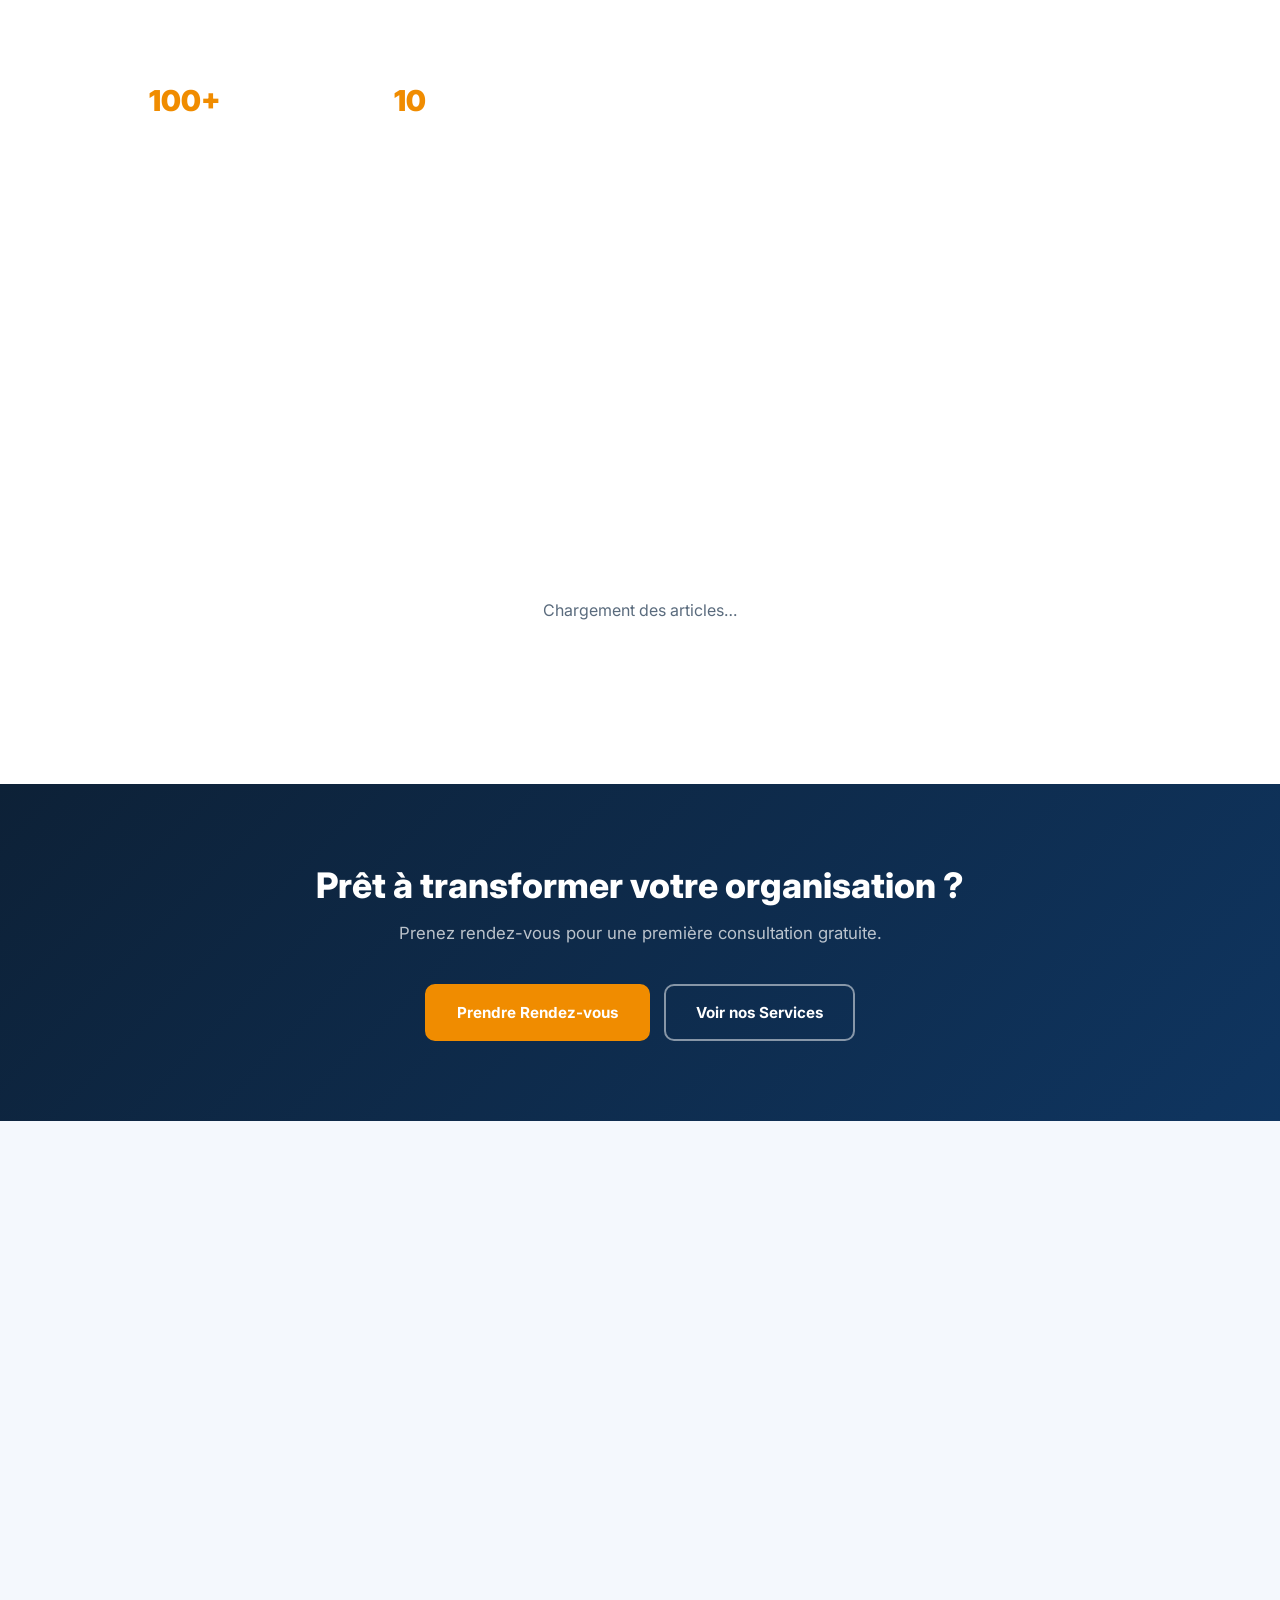
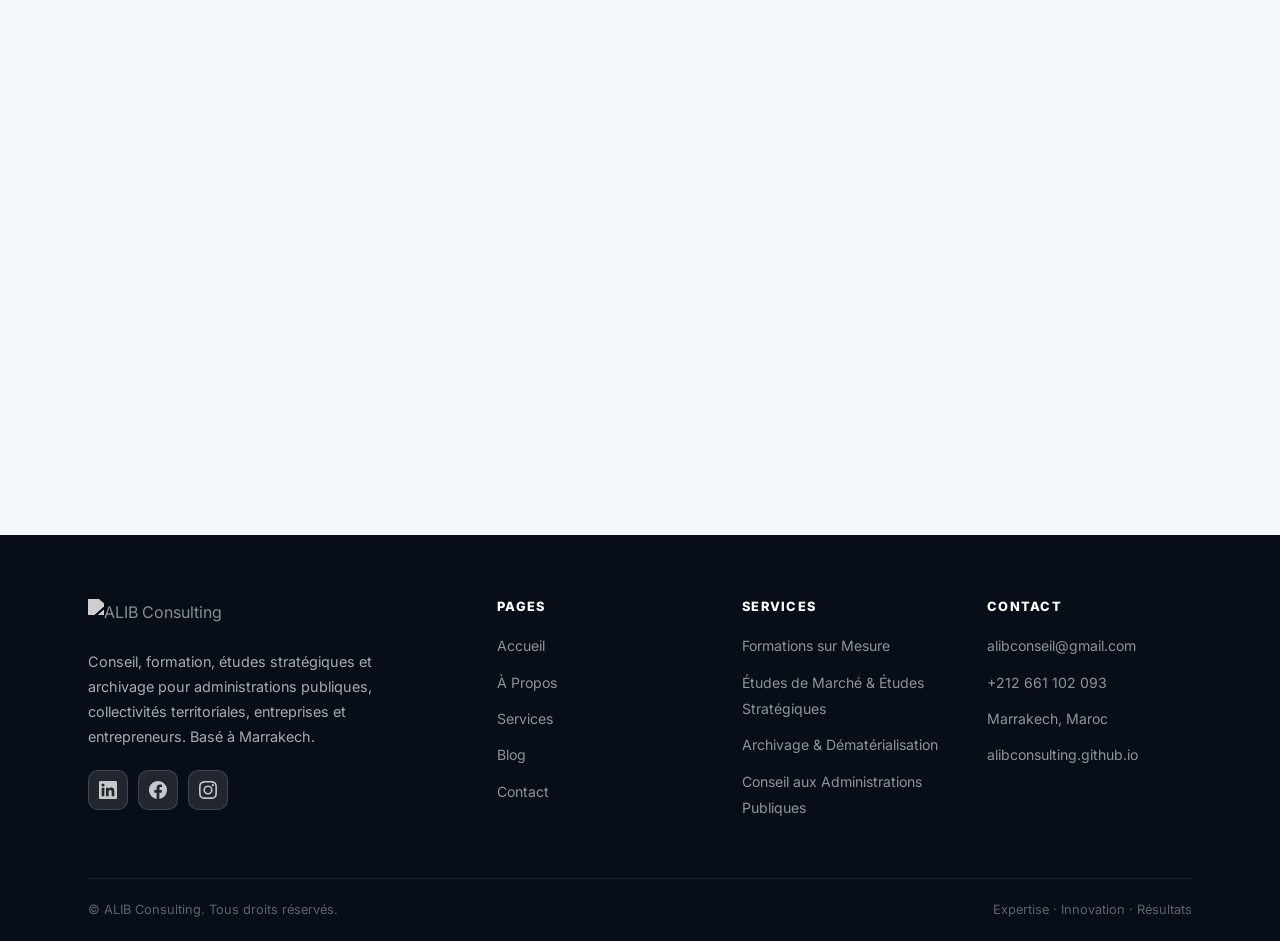
==== commit ef5dd6cc: "Remove founder/consultant bio section from About page Co-Authored-By: Claude Sonnet 4.6 <noreply@ant" ====
--- a/index.html
+++ b/index.html
@@ -203,37 +203,6 @@
 <!-- ═══════════════════════ ABOUT ═════════════════════════════ -->
 <section id="about" class="section">
   <div class="container">
-    <div class="about-grid">
-
-      <!-- Photo -->
-      <div class="about-img-wrap reveal">
-        <div class="about-photo-bg">
-          <img src="img/ali.png" alt="Ali Bezzaa — ALIB Consulting">
-        </div>
-        <div class="about-badge">
-          <div class="about-badge-num">10</div>
-          <div class="about-badge-text" data-i18n="home.stat2.label">Ans en collectivités</div>
-        </div>
-      </div>
-
-      <!-- Text -->
-      <div class="about-text">
-        <div class="reveal">
-          <span class="about-tag" data-i18n="about.tag">Fondateur &amp; Consultant Principal</span>
-          <h2 data-i18n="about.name">Ali Bezzaa</h2>
-        </div>
-        <p class="reveal reveal-delay-1" data-i18n="about.p1">
-          Professeur associé à l'Université Cadi Ayyad de Marrakech et fondateur d'ALIB Consulting, Ali Bezzaa est une figure rare qui allie rigueur académique et ancrage institutionnel profond. Fort de plus de 10 ans d'expérience au sein du Ministère de l'Intérieur en tant que cadre territorial, il maîtrise les complexités du terrain des collectivités territoriales marocaines et apporte des solutions qui mixent innovation pédagogique et expertise opérationnelle.
-        </p>
-        <p class="reveal reveal-delay-2" data-i18n="about.p2">
-          Titulaire d'un doctorat en Économie et Gestion (Université Hassan 1er), d'un Master en Management International (Université de Reutlingen, Allemagne) et d'une Licence en Administration des Affaires (Université Al Akhawayn), il enseigne aujourd'hui la stratégie d'entreprise et l'intelligence économique à l'université — une expertise qu'il met directement au service de ses clients.
-        </p>
-        <p class="reveal reveal-delay-3" data-i18n="about.p3">
-          Fondateur d'ALIB Consulting depuis 2021, il accompagne administrations publiques, collectivités territoriales, entreprises privées et entrepreneurs dans leurs formations sur mesure, leurs études stratégiques et de marché, leurs projets d'archivage et de dématérialisation, et leurs défis de gouvernance et de développement.
-        </p>
-      </div>
-    </div>
-
     <!-- Mission -->
     <div style="margin-top:80px;">
       <div class="section-header center reveal">
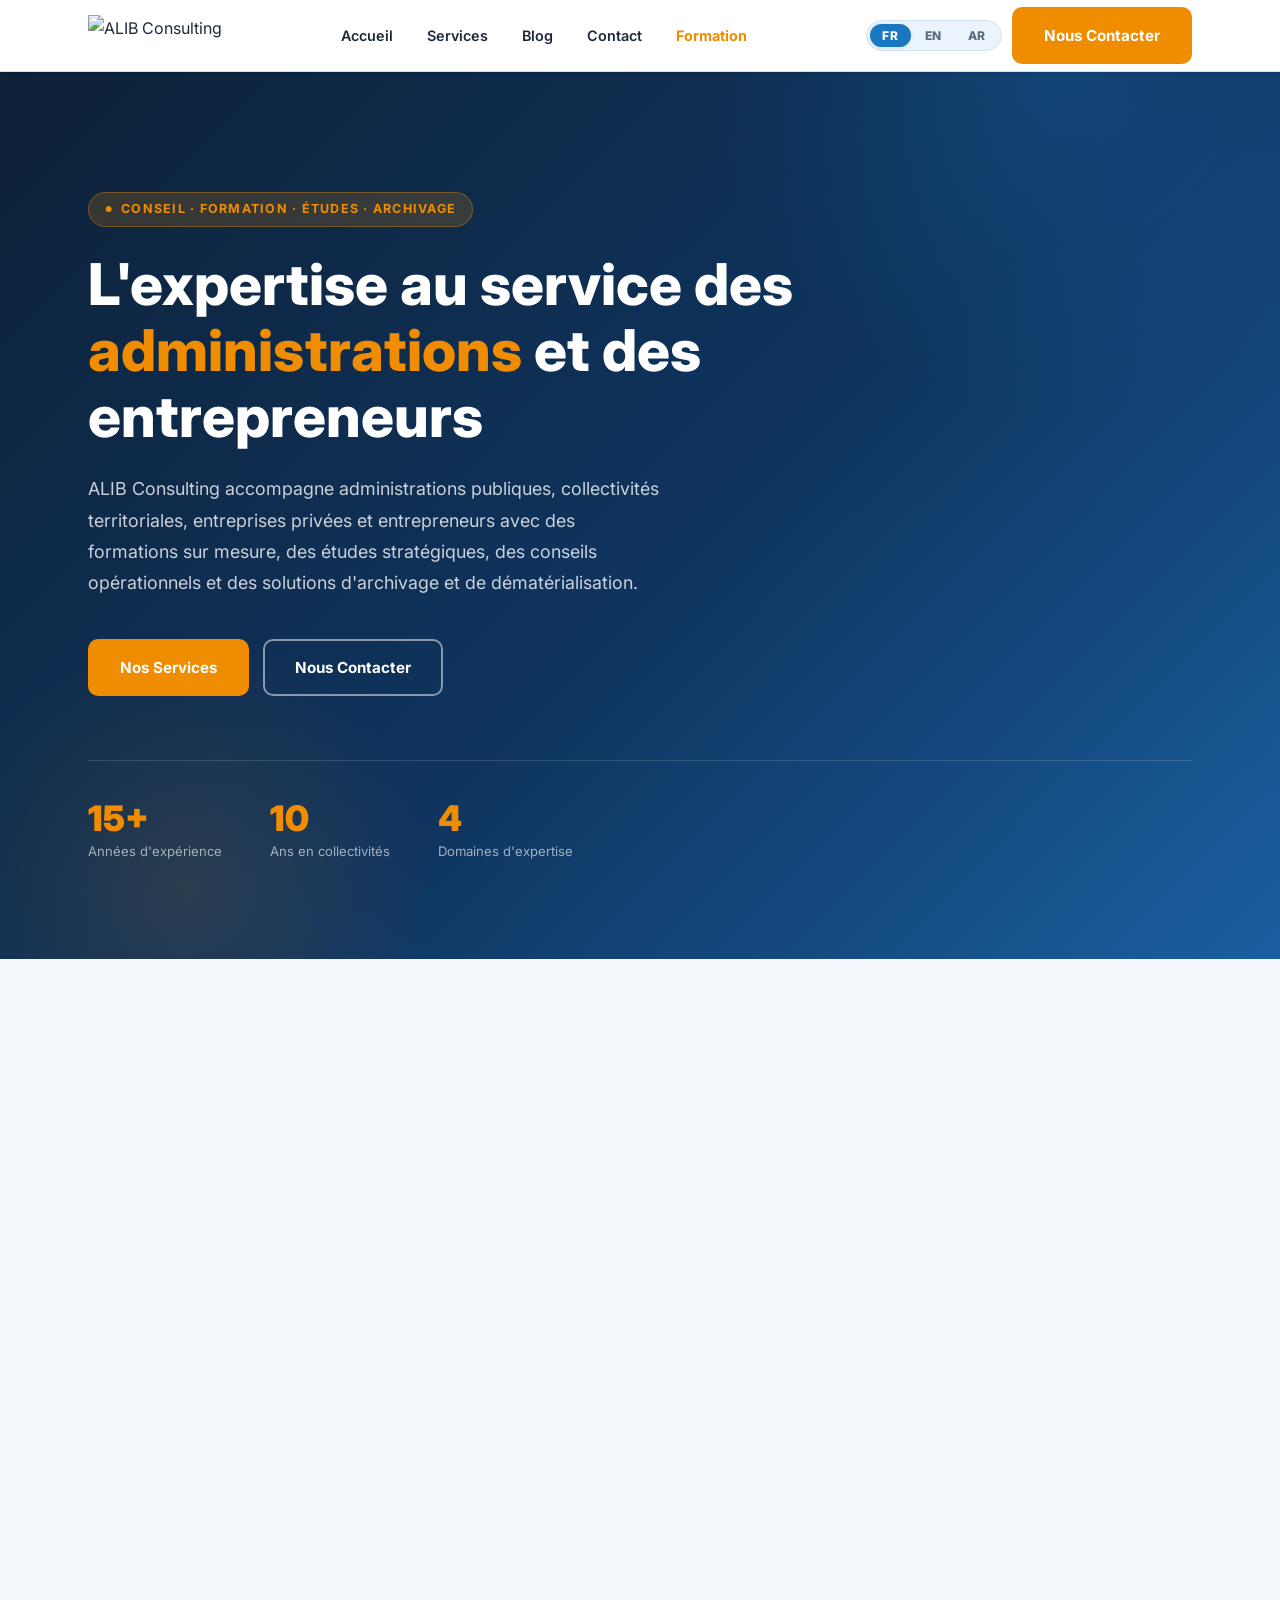
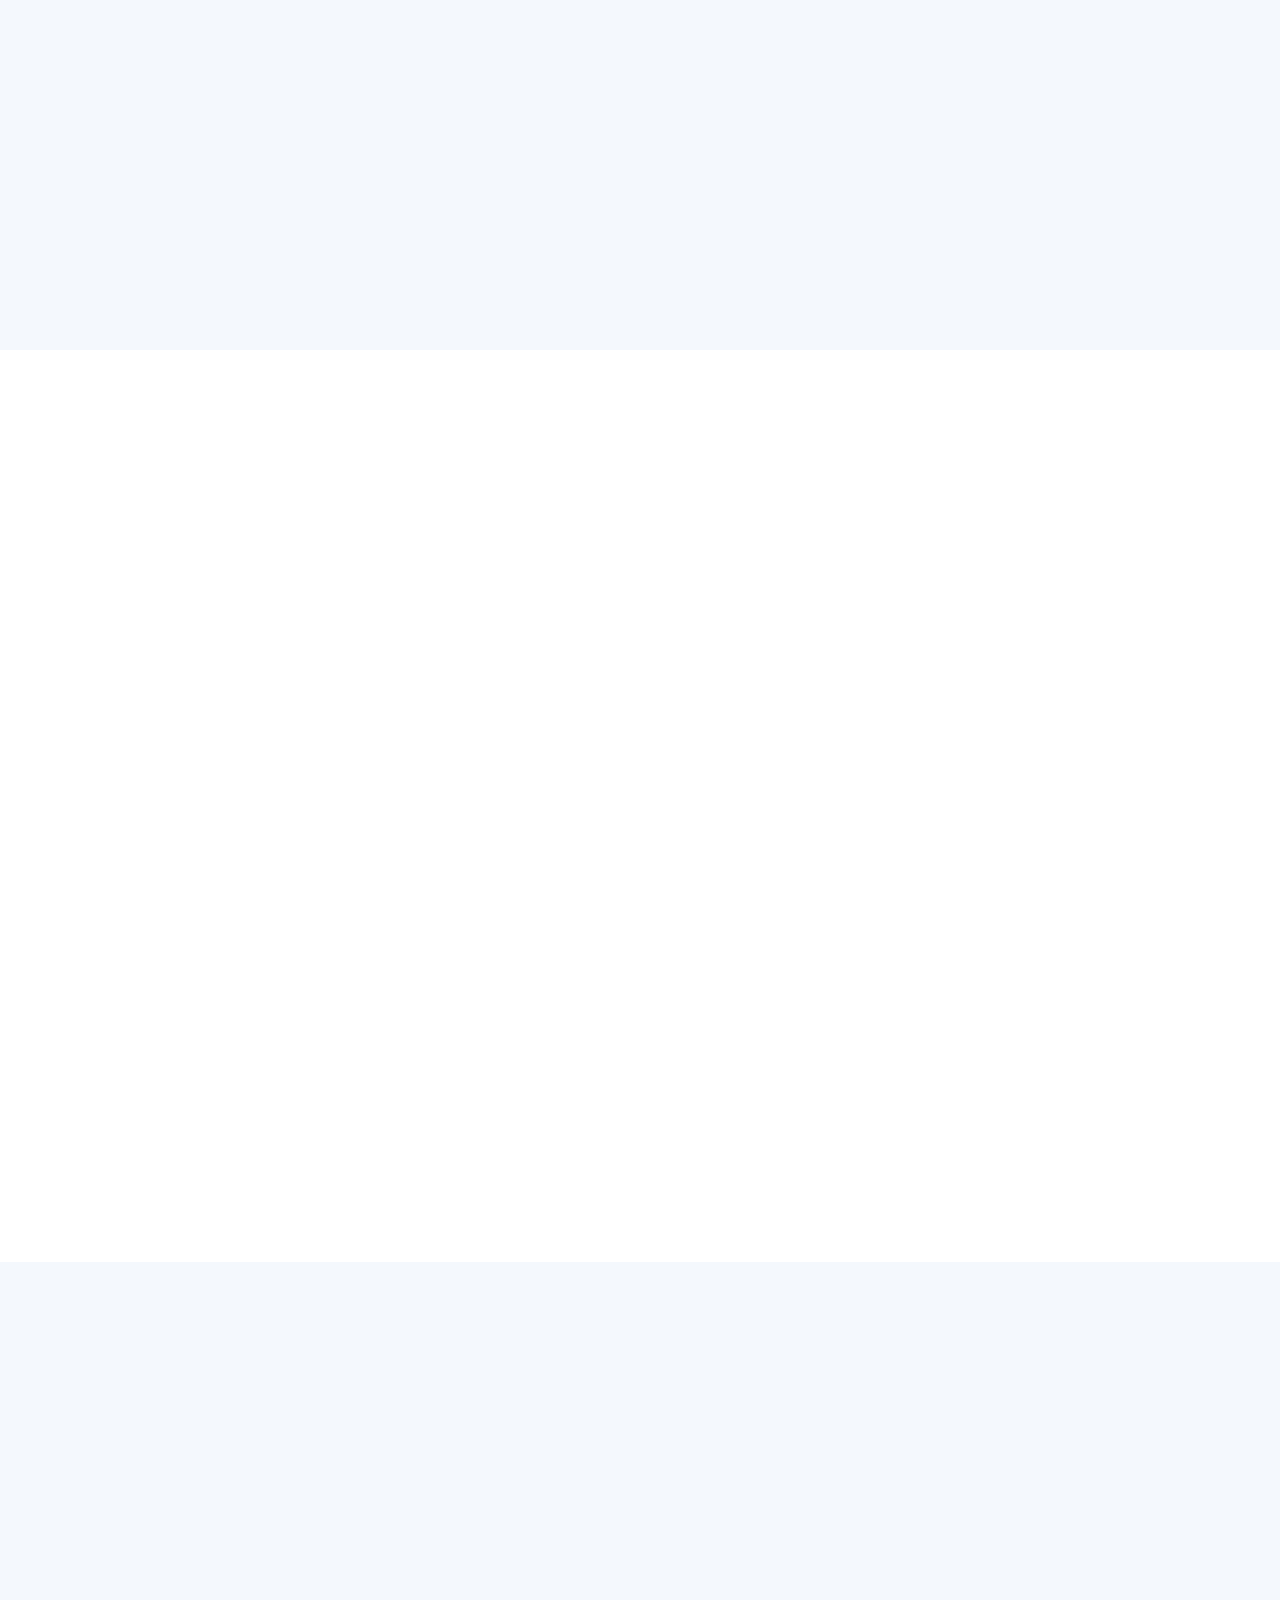
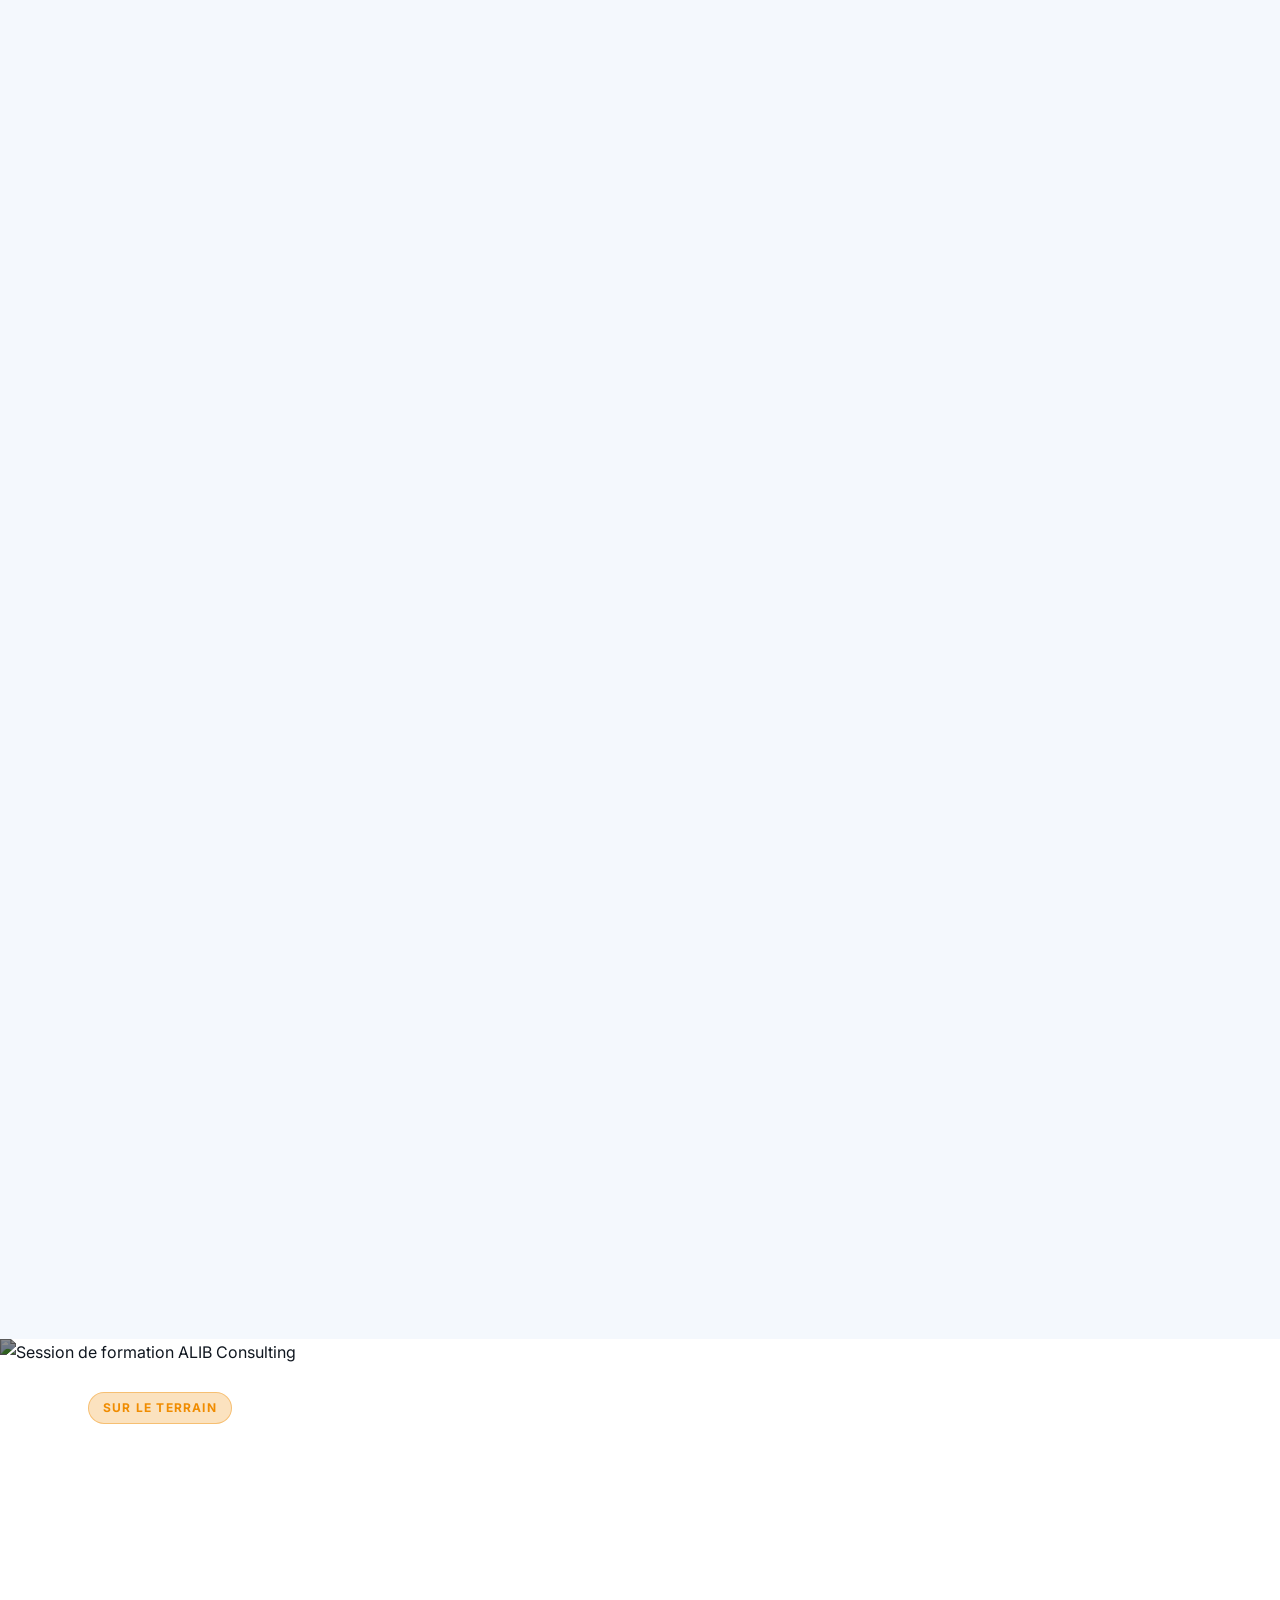
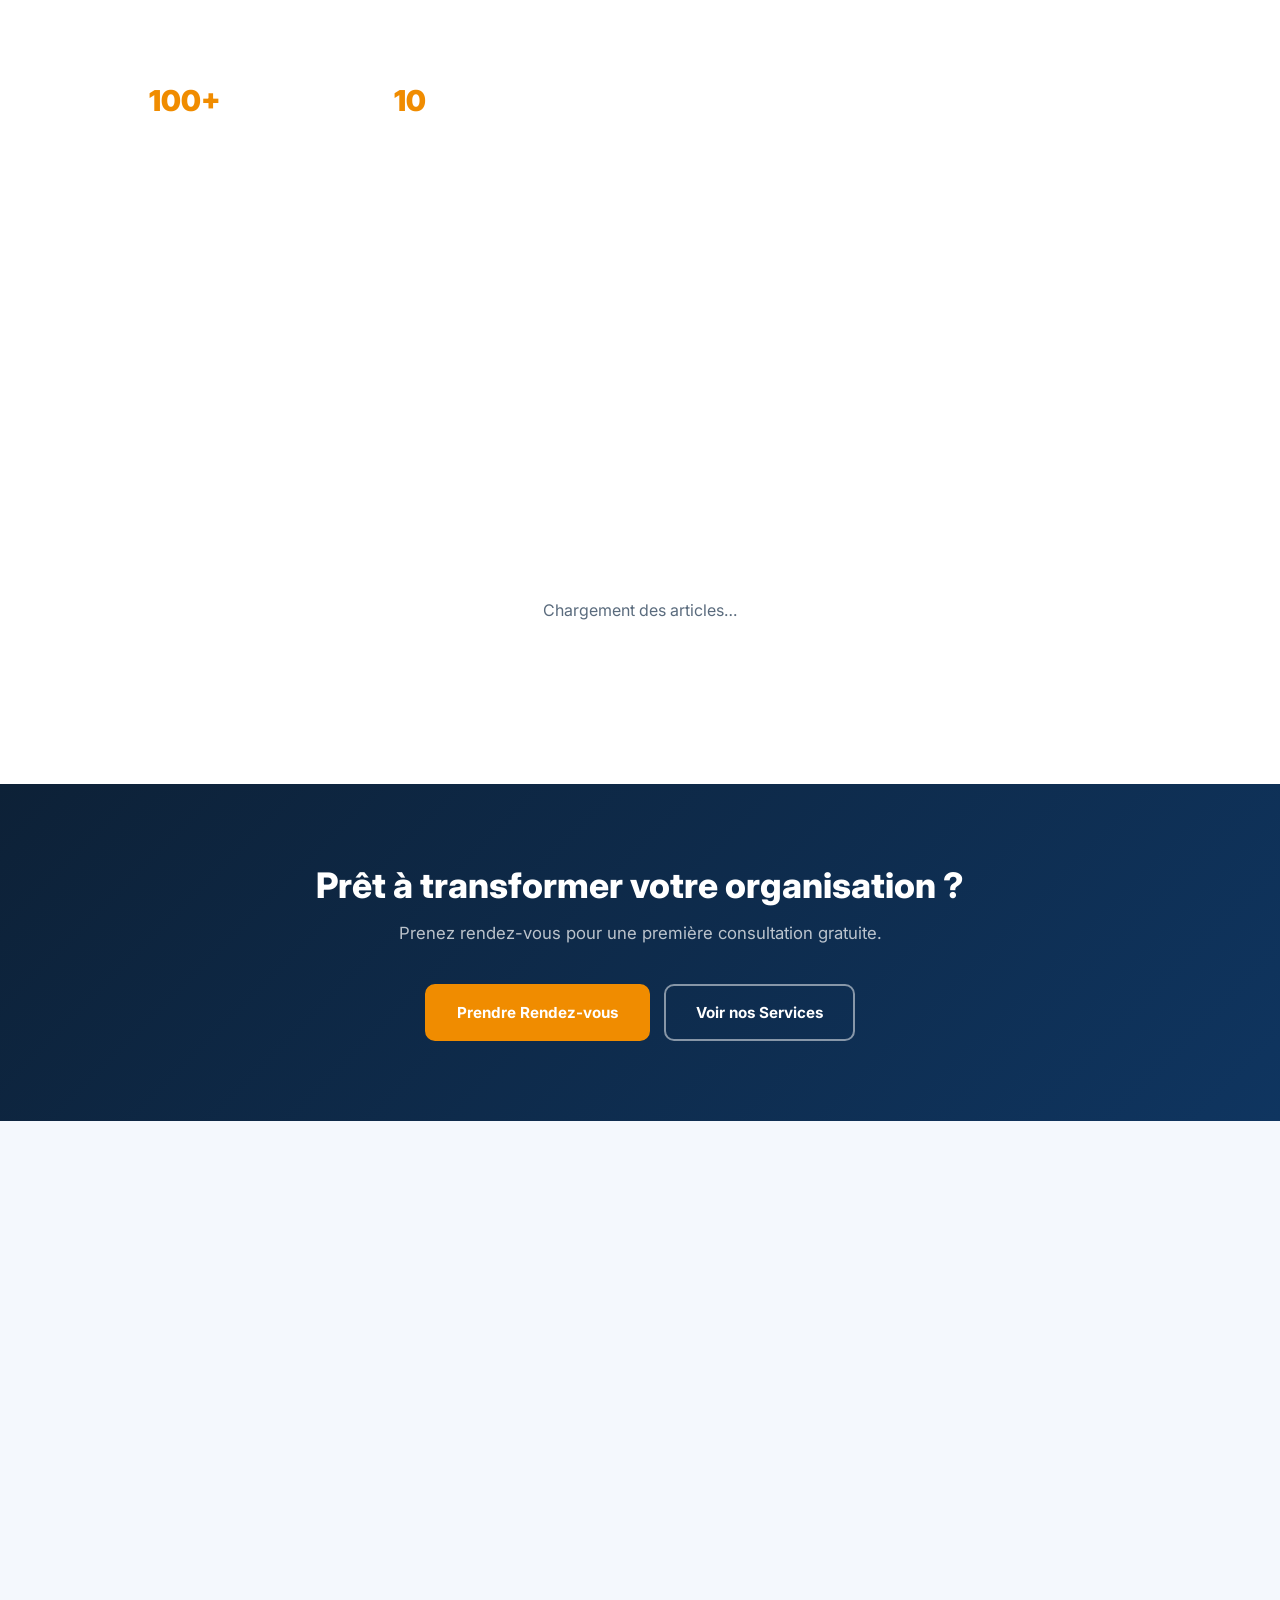
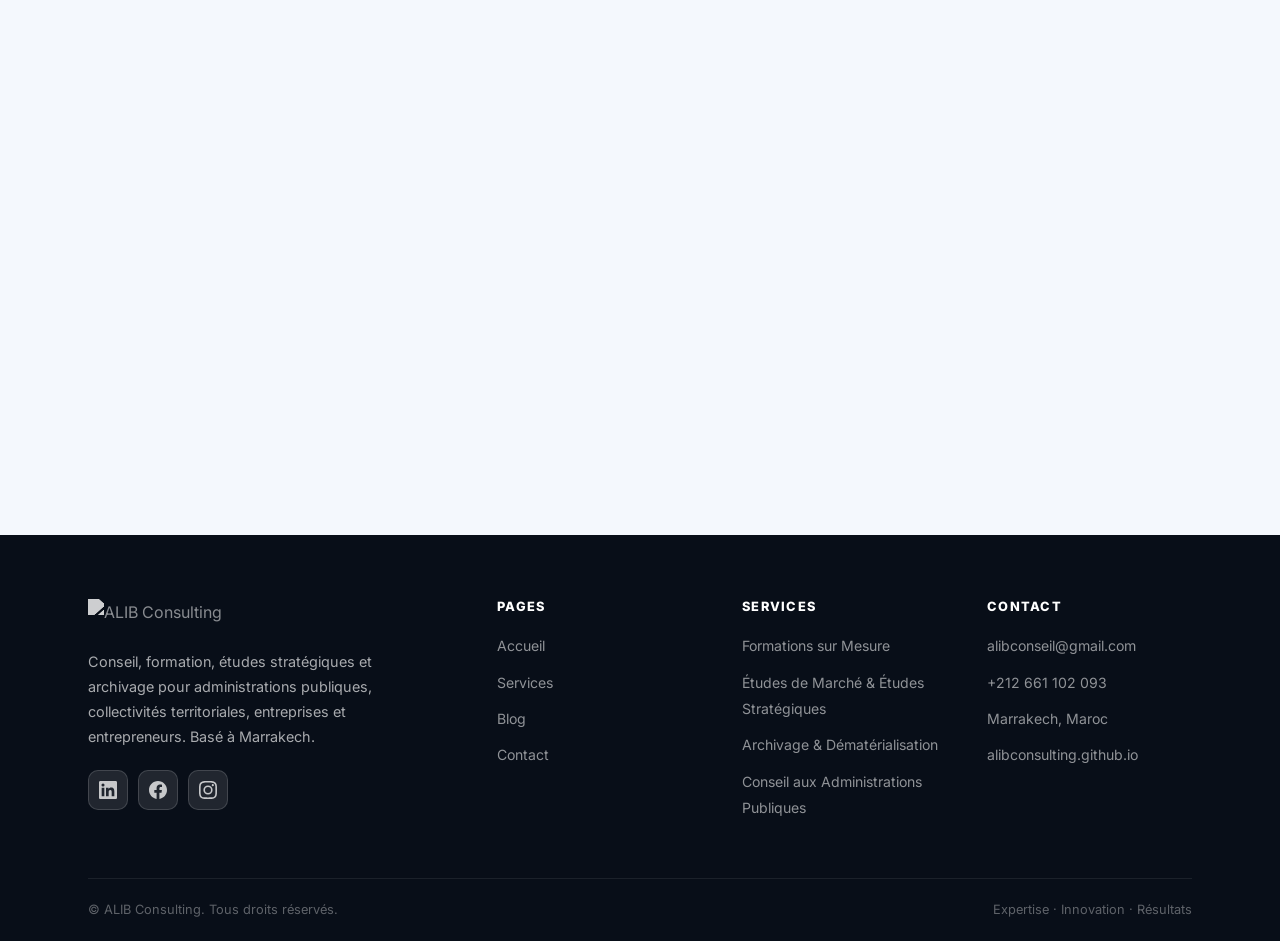
==== commit 5c746e2a: "Remove À Propos nav links from header, mobile menu, and footer Co-Authored-By: Claude Sonnet 4.6 <no" ====
--- a/index.html
+++ b/index.html
@@ -95,7 +95,6 @@
     </a>
     <div class="nav-links">
       <a href="#home"     data-i18n="nav.home">Accueil</a>
-      <a href="#about"    data-i18n="nav.about">À Propos</a>
       <a href="#services" data-i18n="nav.services">Services</a>
       <a href="#blog"     data-i18n="nav.blog">Blog</a>
       <a href="#contact"  data-i18n="nav.contact">Contact</a>
@@ -117,7 +116,6 @@
 
 <div class="mobile-nav" id="mobile-nav">
   <a href="#home"     data-i18n="nav.home">Accueil</a>
-  <a href="#about"    data-i18n="nav.about">À Propos</a>
   <a href="#services" data-i18n="nav.services">Services</a>
   <a href="#blog"     data-i18n="nav.blog">Blog</a>
   <a href="#contact"  data-i18n="nav.contact">Contact</a>
@@ -496,7 +494,6 @@
         <h4 data-i18n="footer.pages">Pages</h4>
         <ul>
           <li><a href="#home"     data-i18n="nav.home">Accueil</a></li>
-          <li><a href="#about"    data-i18n="nav.about">À Propos</a></li>
           <li><a href="#services" data-i18n="nav.services">Services</a></li>
           <li><a href="#blog"     data-i18n="nav.blog">Blog</a></li>
           <li><a href="#contact"  data-i18n="nav.contact">Contact</a></li>
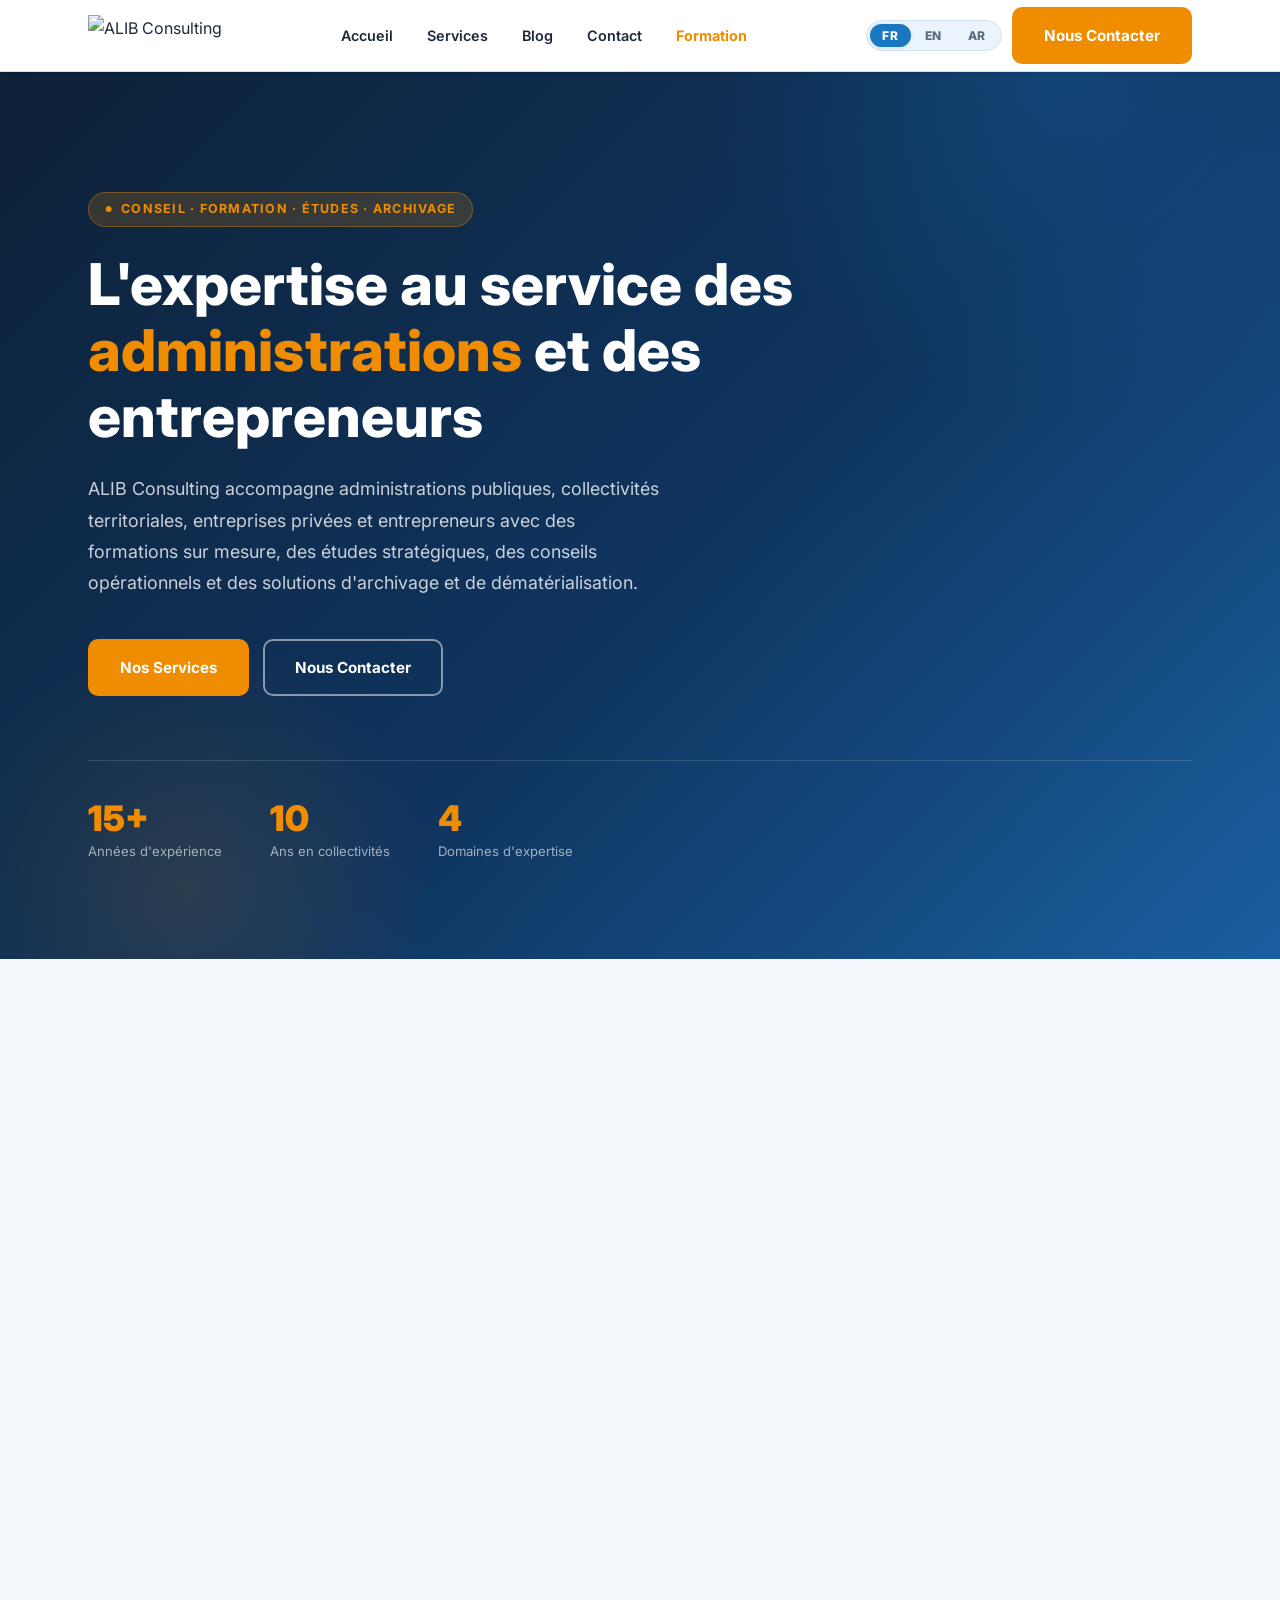
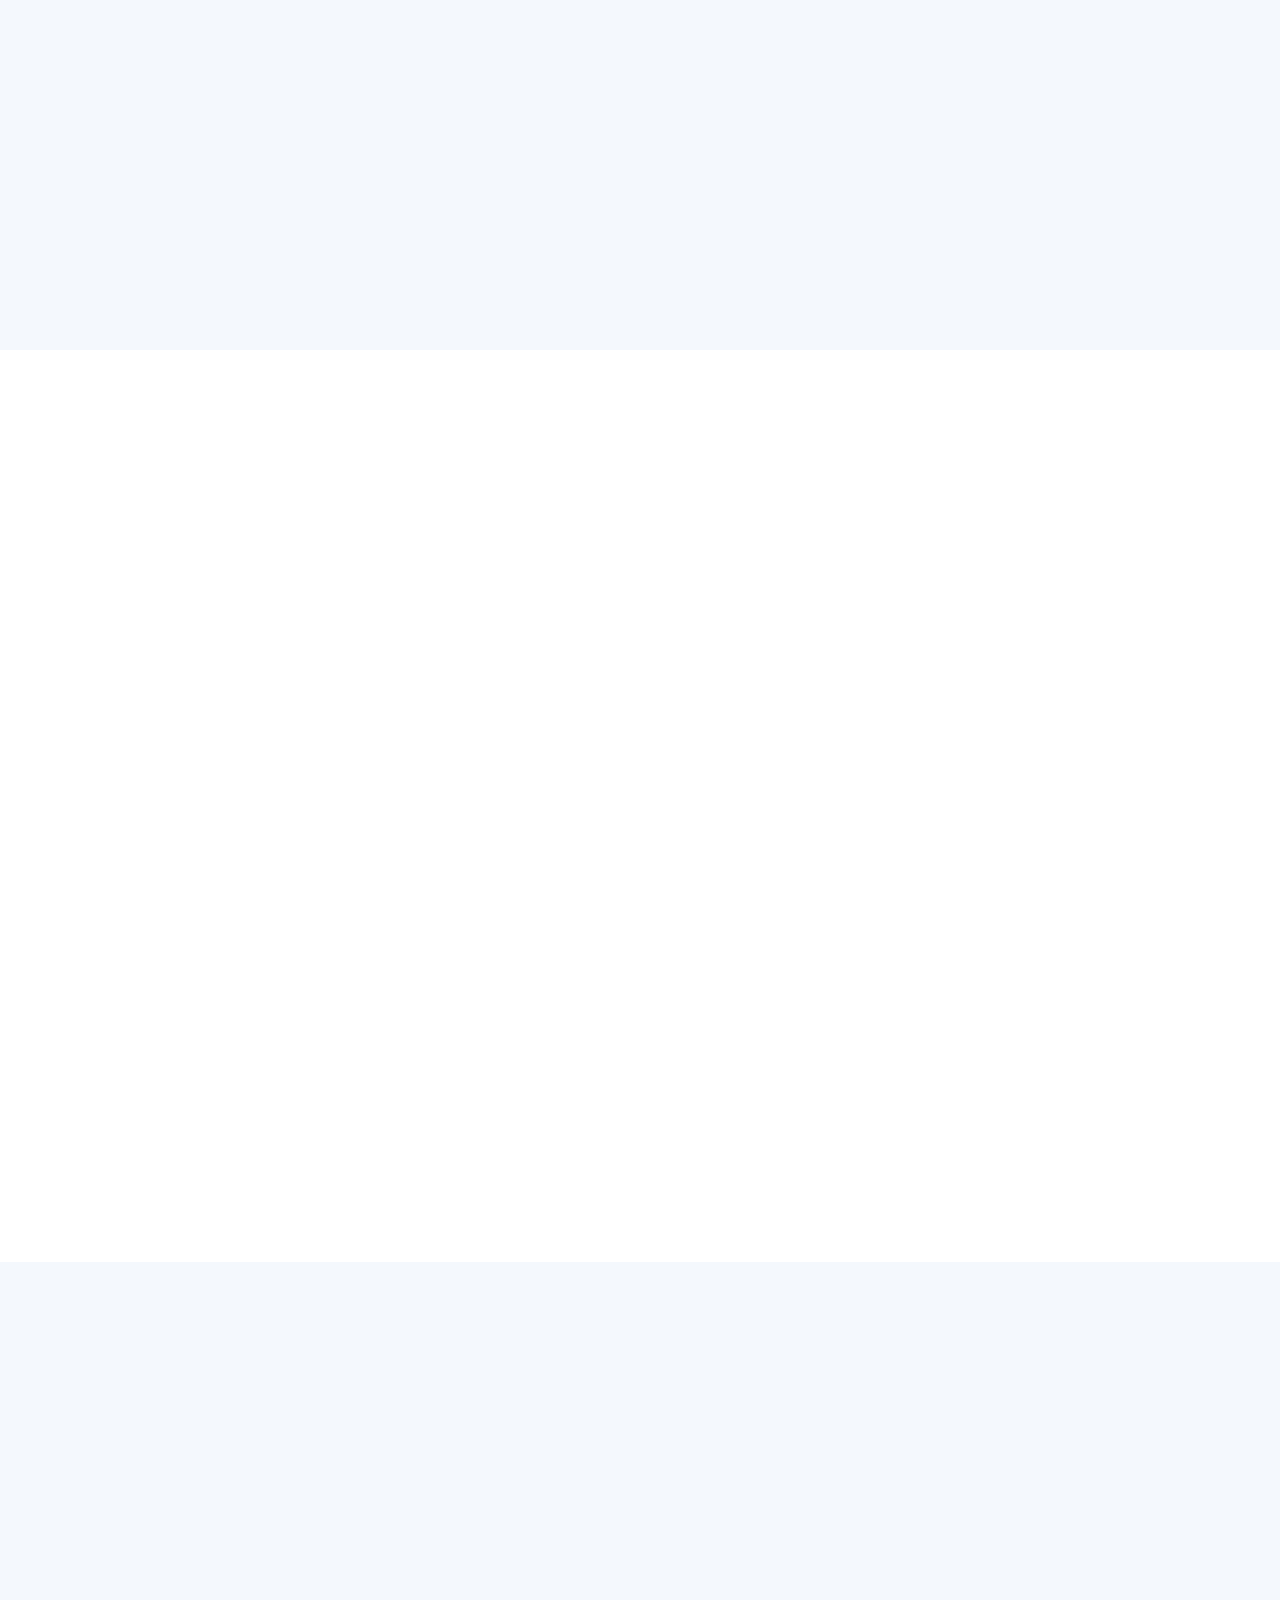
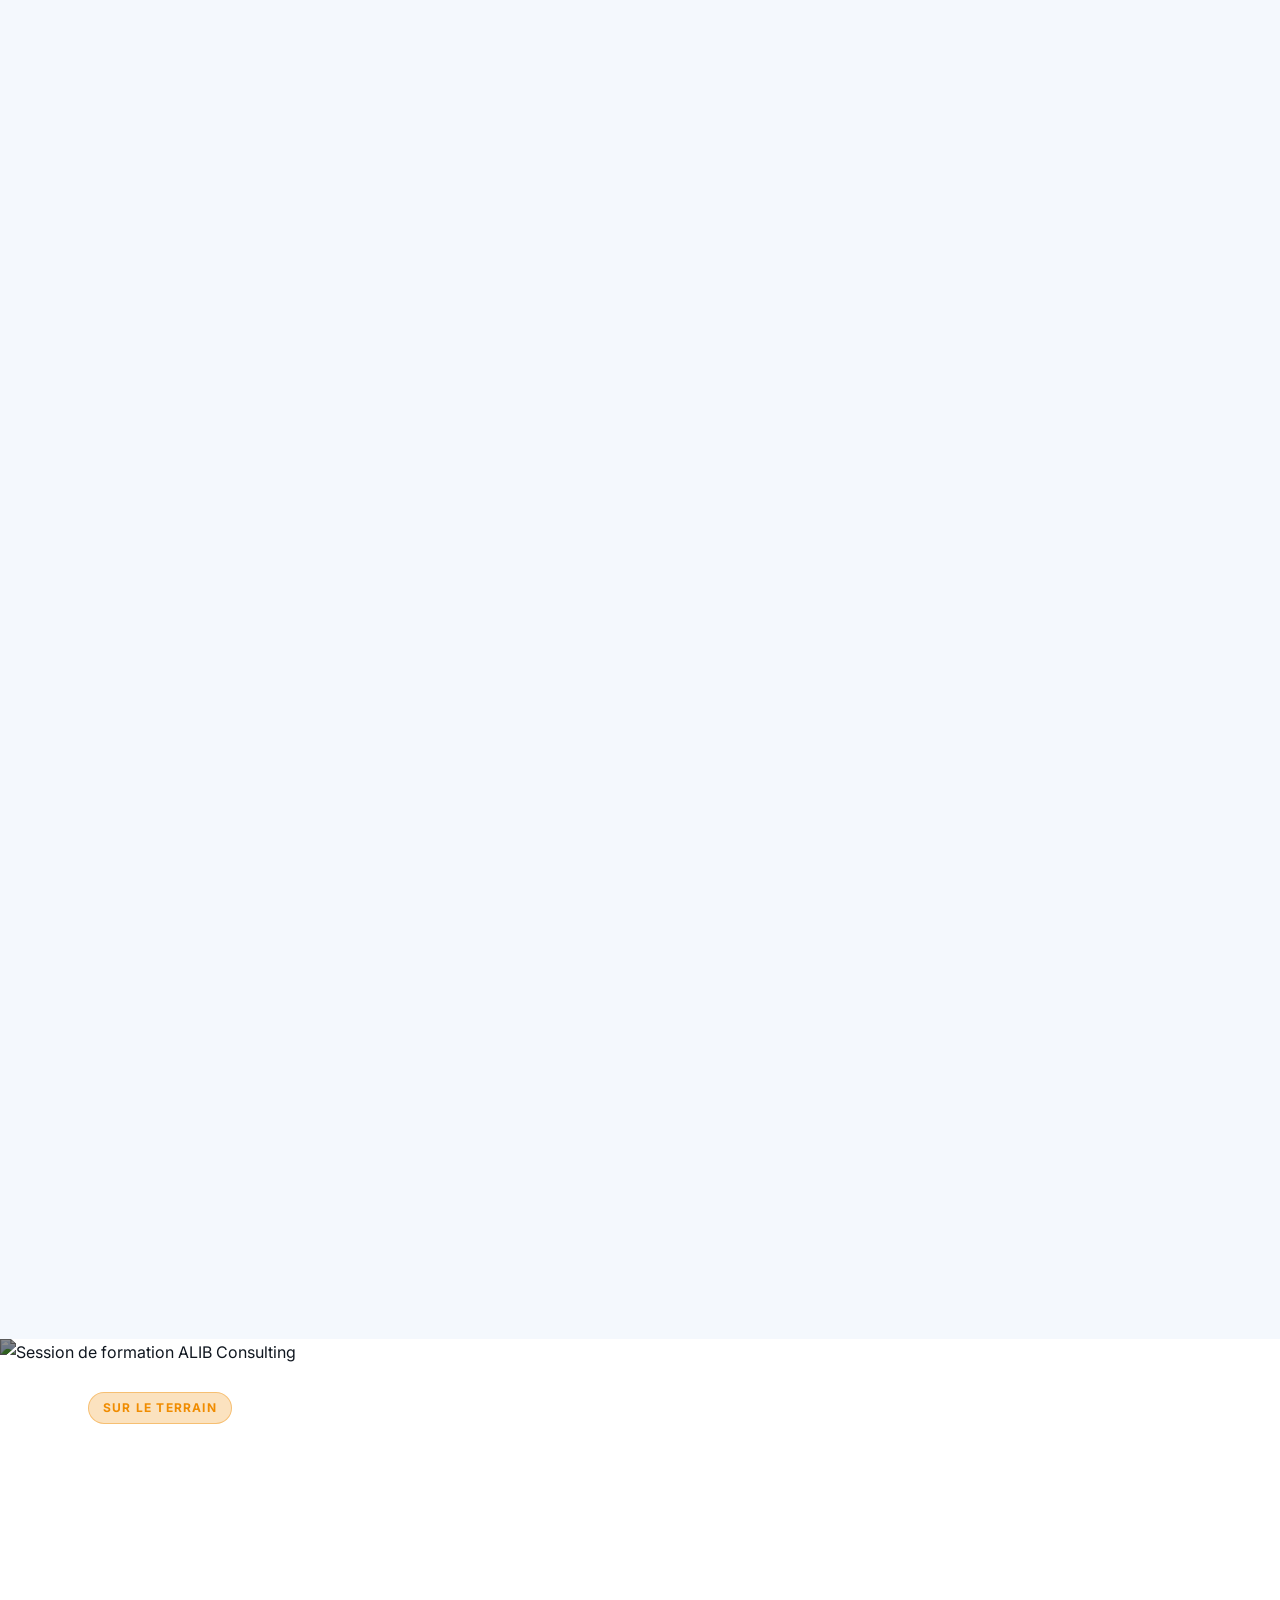
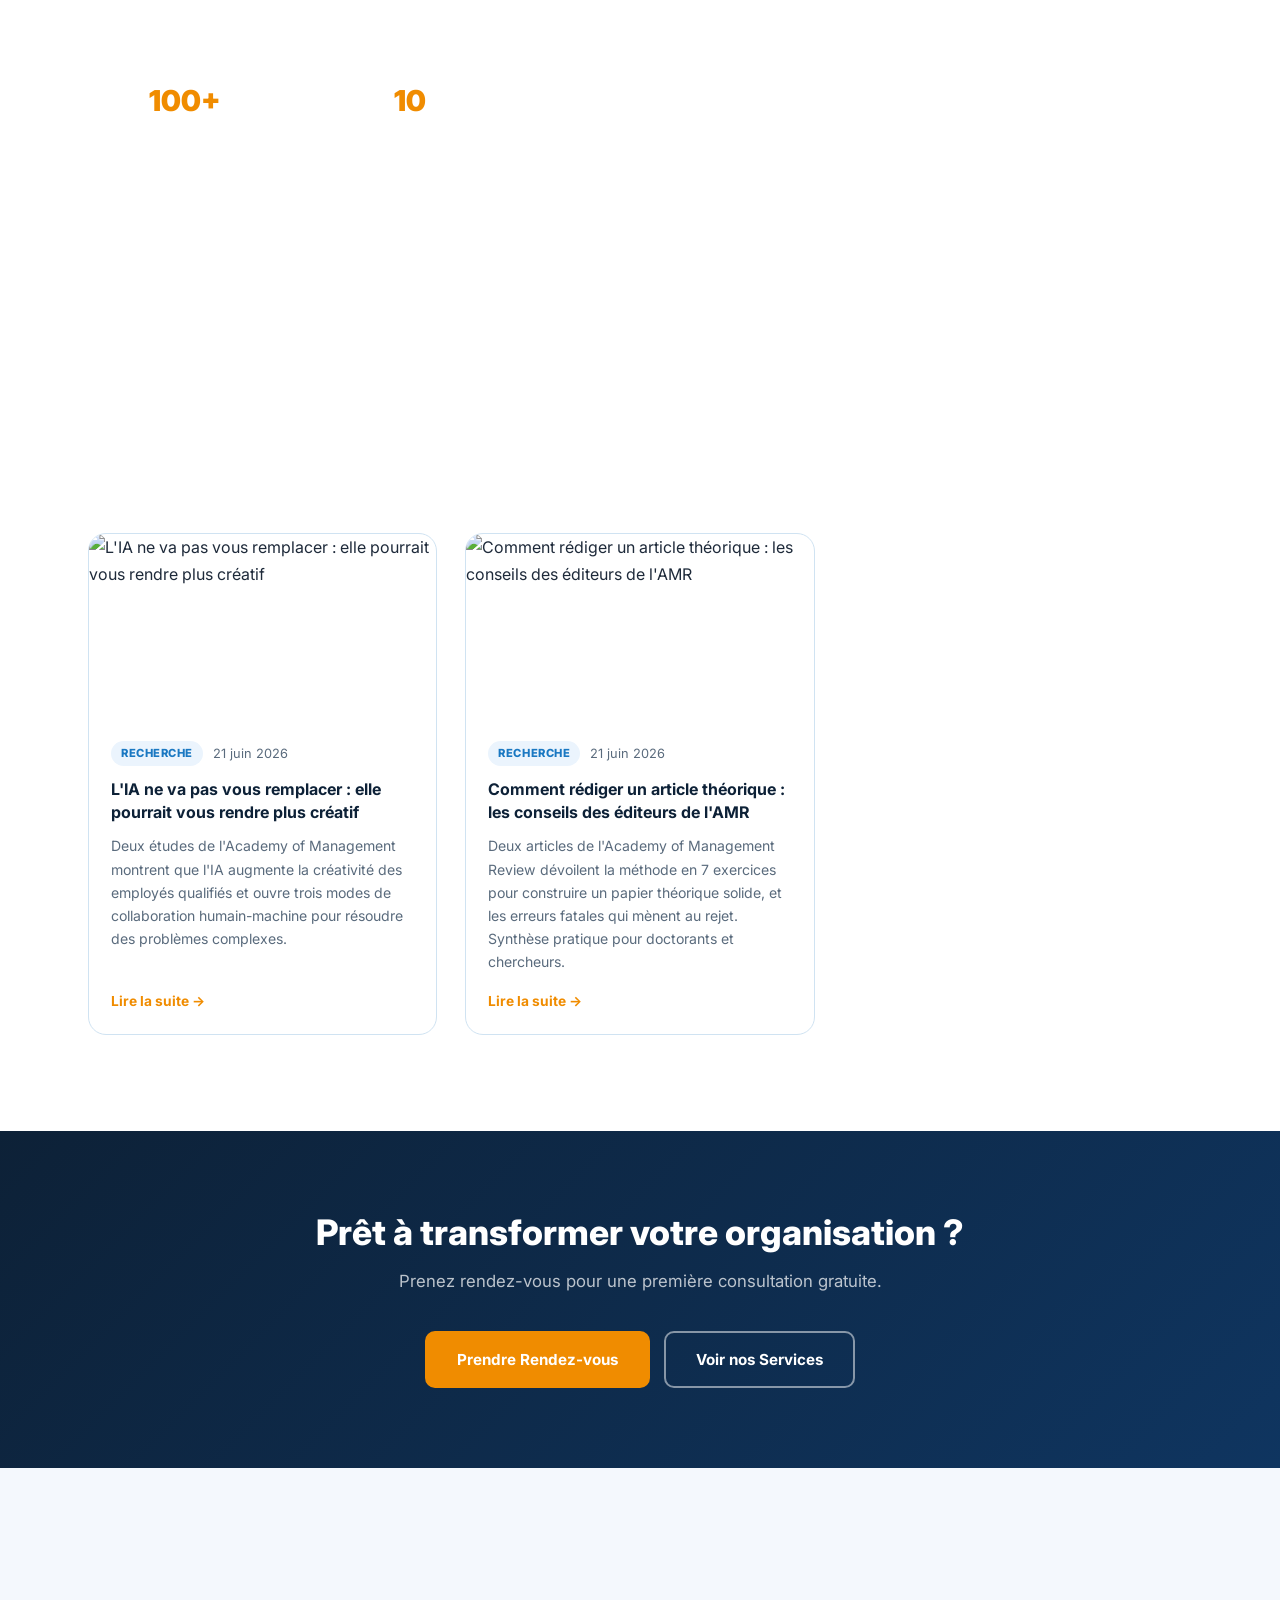
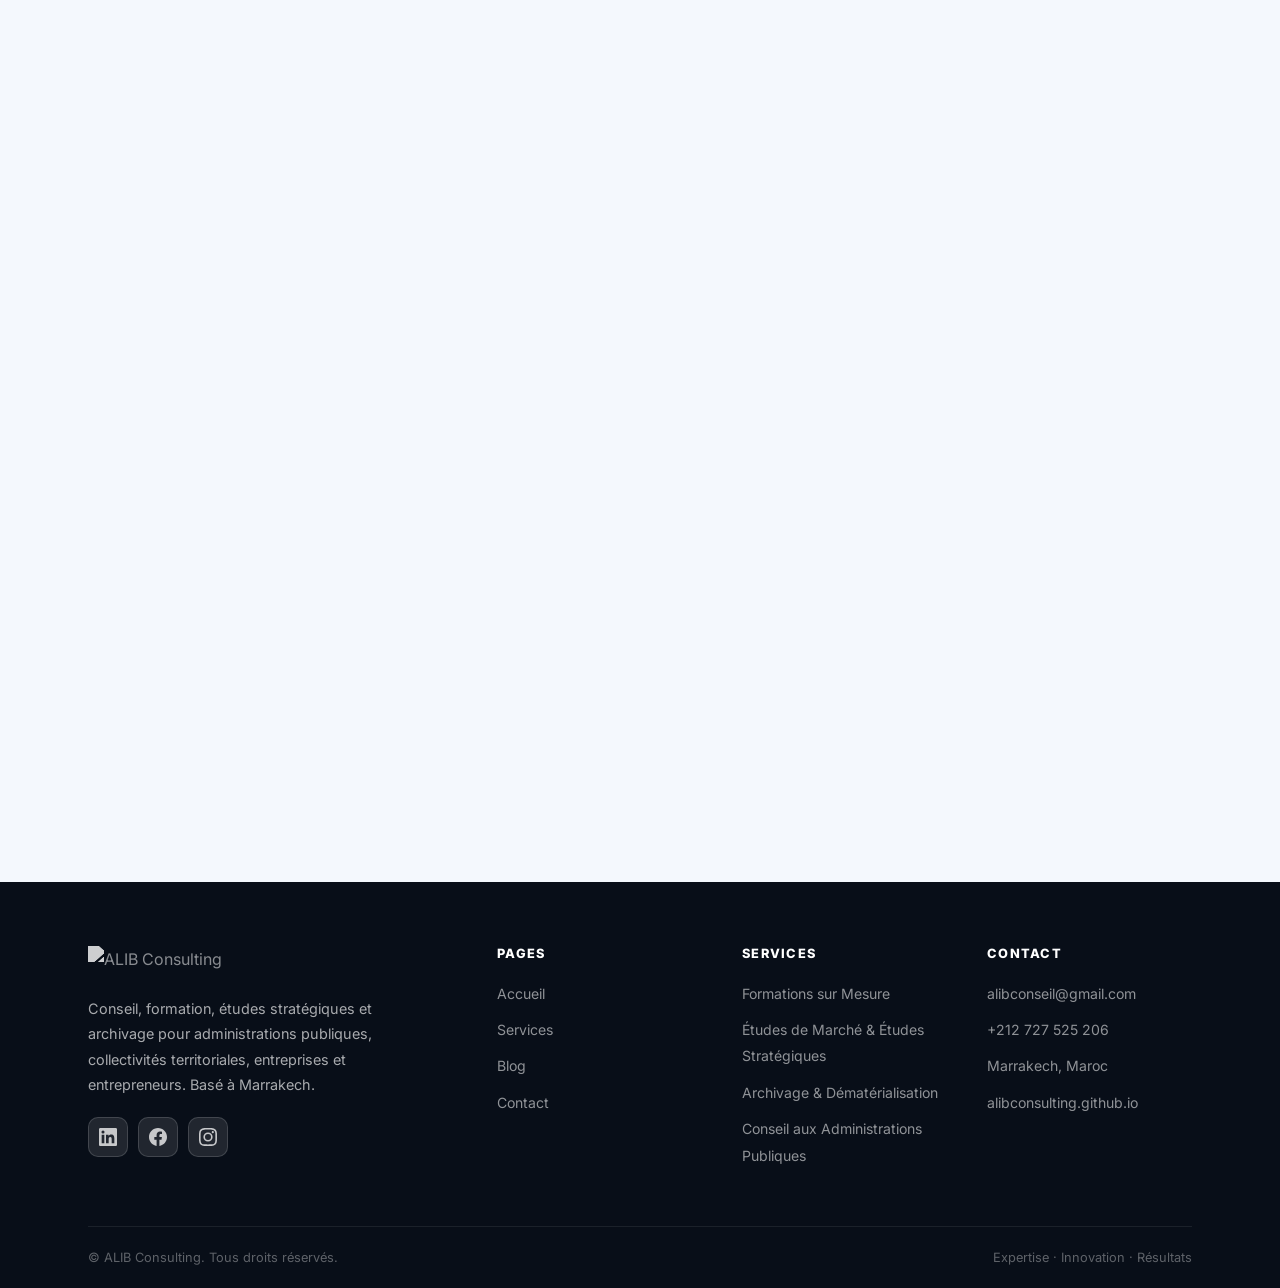
==== commit 66864913: "Update contact phone number in footer" ====
--- a/index.html
+++ b/index.html
@@ -512,7 +512,7 @@
         <h4 data-i18n="footer.contact">Contact</h4>
         <ul>
           <li dir="ltr" style="text-align:left"><a href="mailto:alibconseil@gmail.com">alibconseil@gmail.com</a></li>
-          <li dir="ltr" style="text-align:left"><a href="tel:+212661102093">+212 661 102 093</a></li>
+          <li dir="ltr" style="text-align:left"><a href="tel:+212727525206">+212 727 525 206</a></li> 
           <li><a href="#contact">Marrakech, Maroc</a></li>
           <li><a href="https://alibconsulting.github.io" target="_blank">alibconsulting.github.io</a></li>
         </ul>
